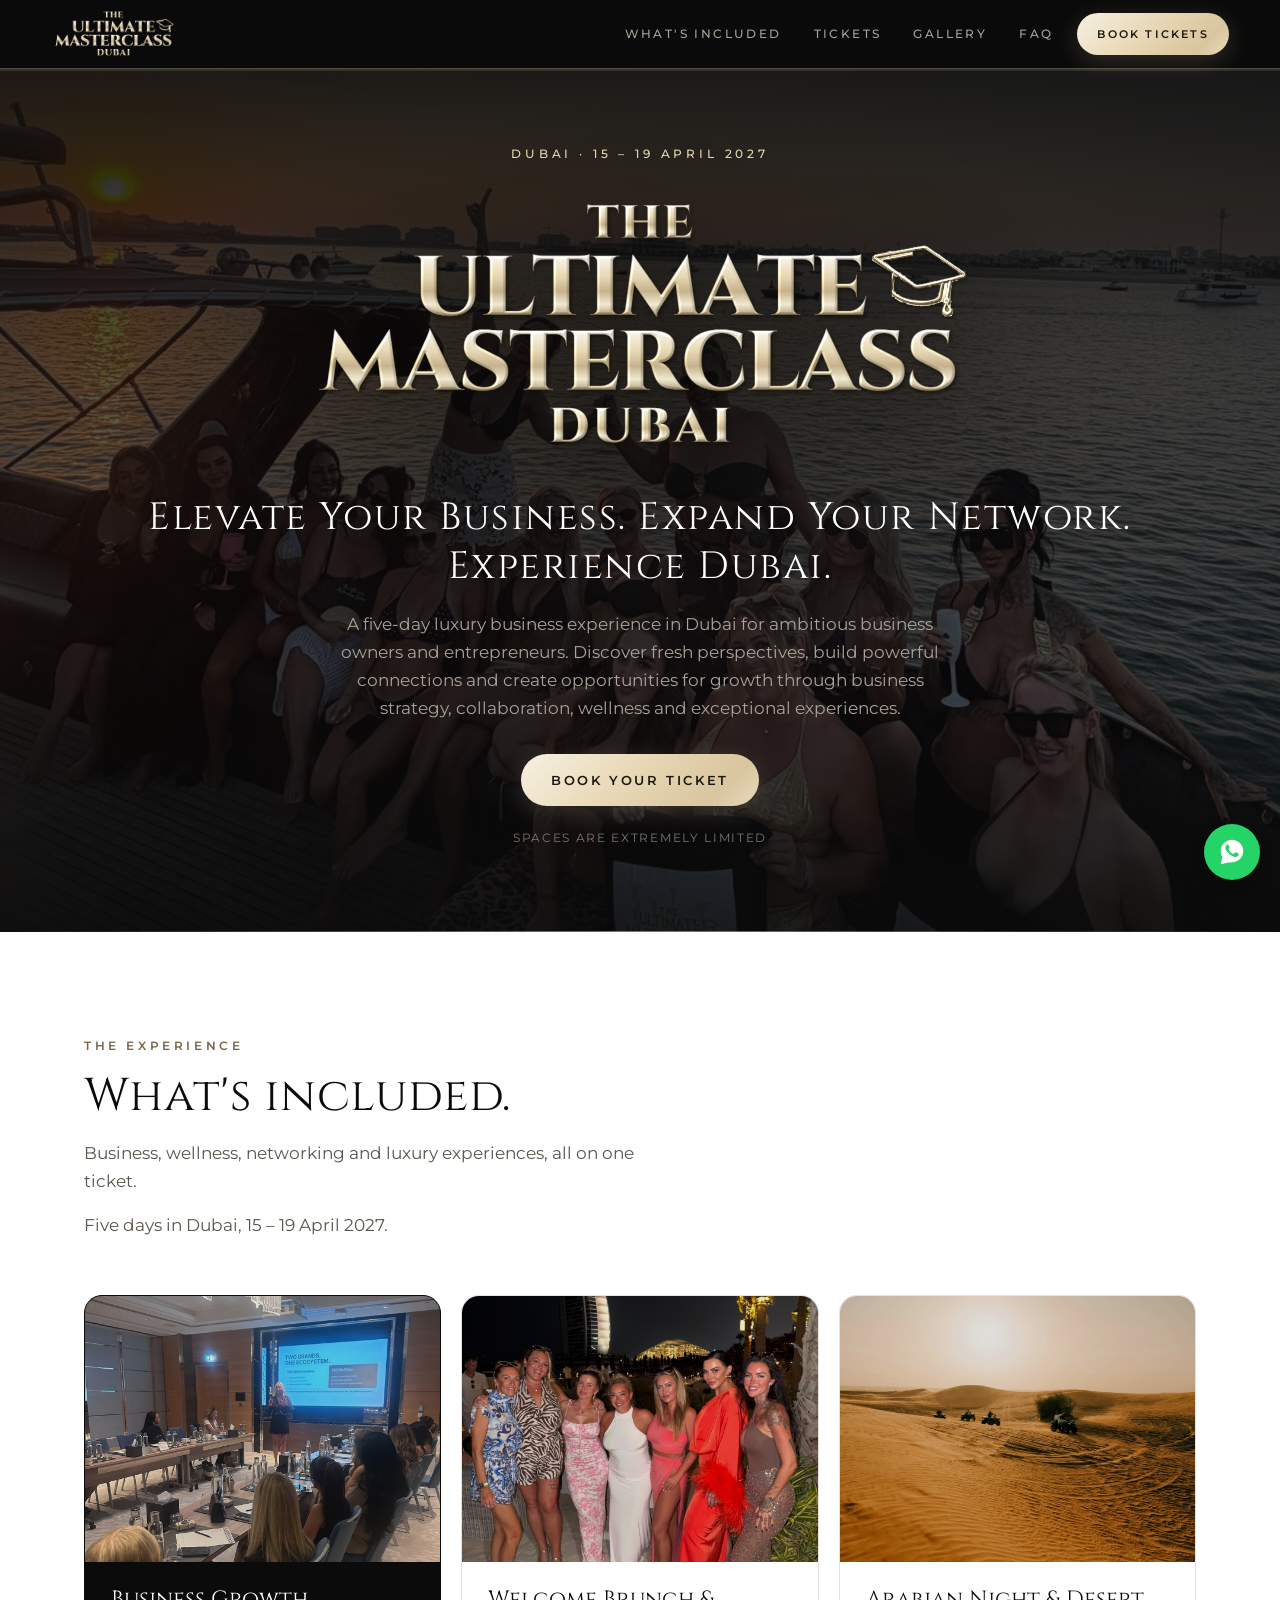
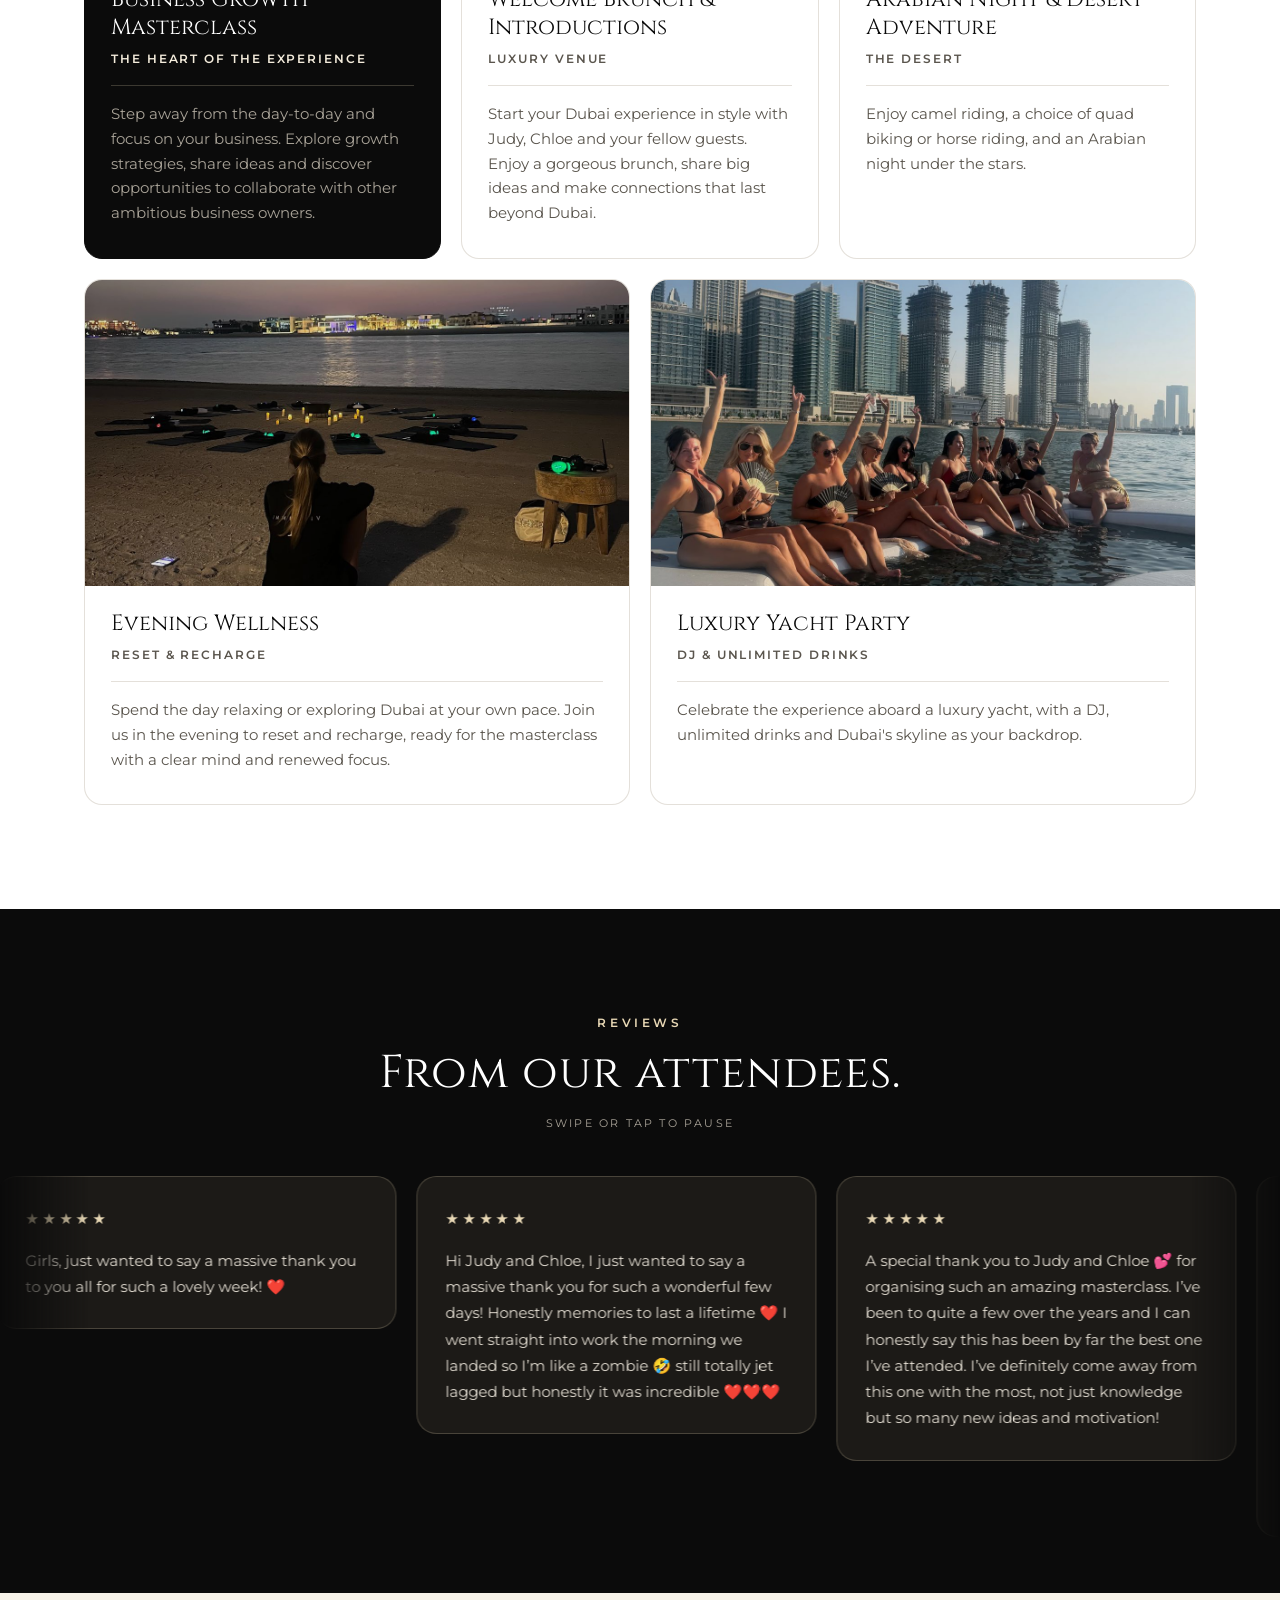
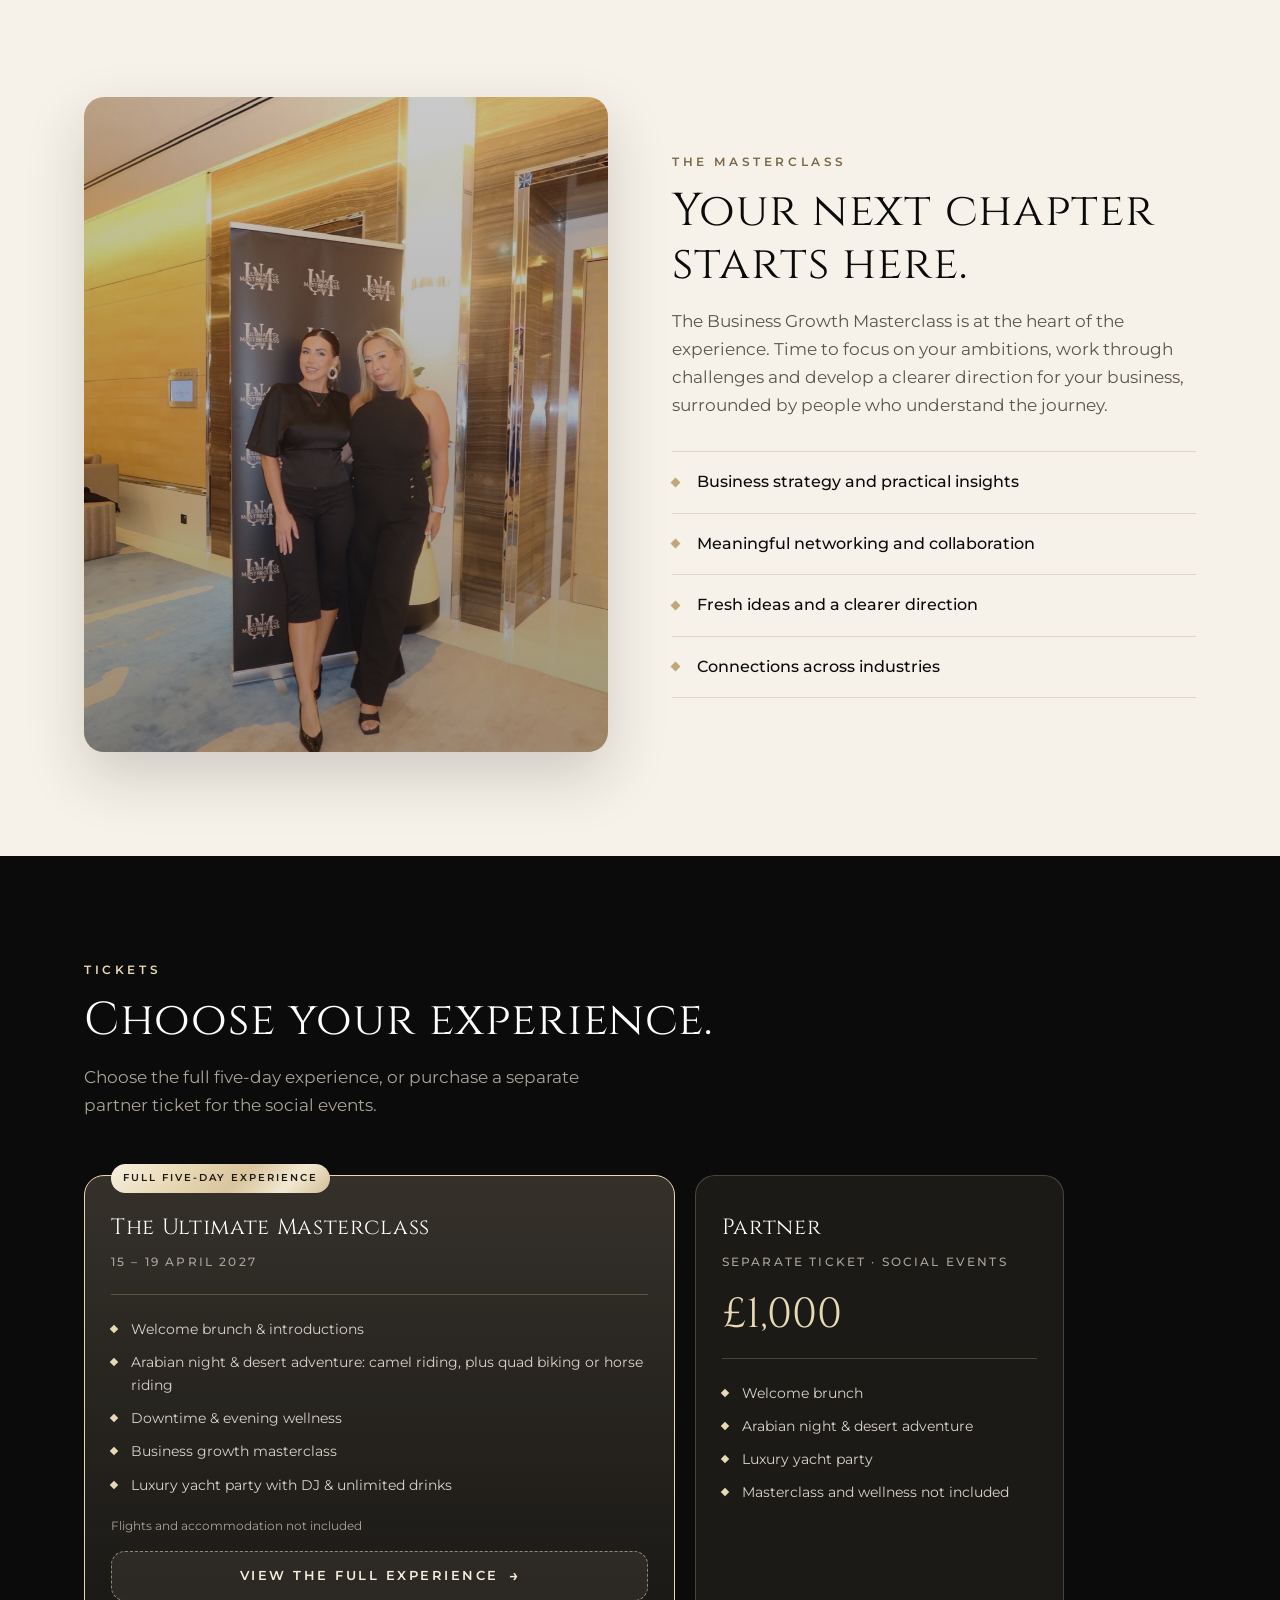
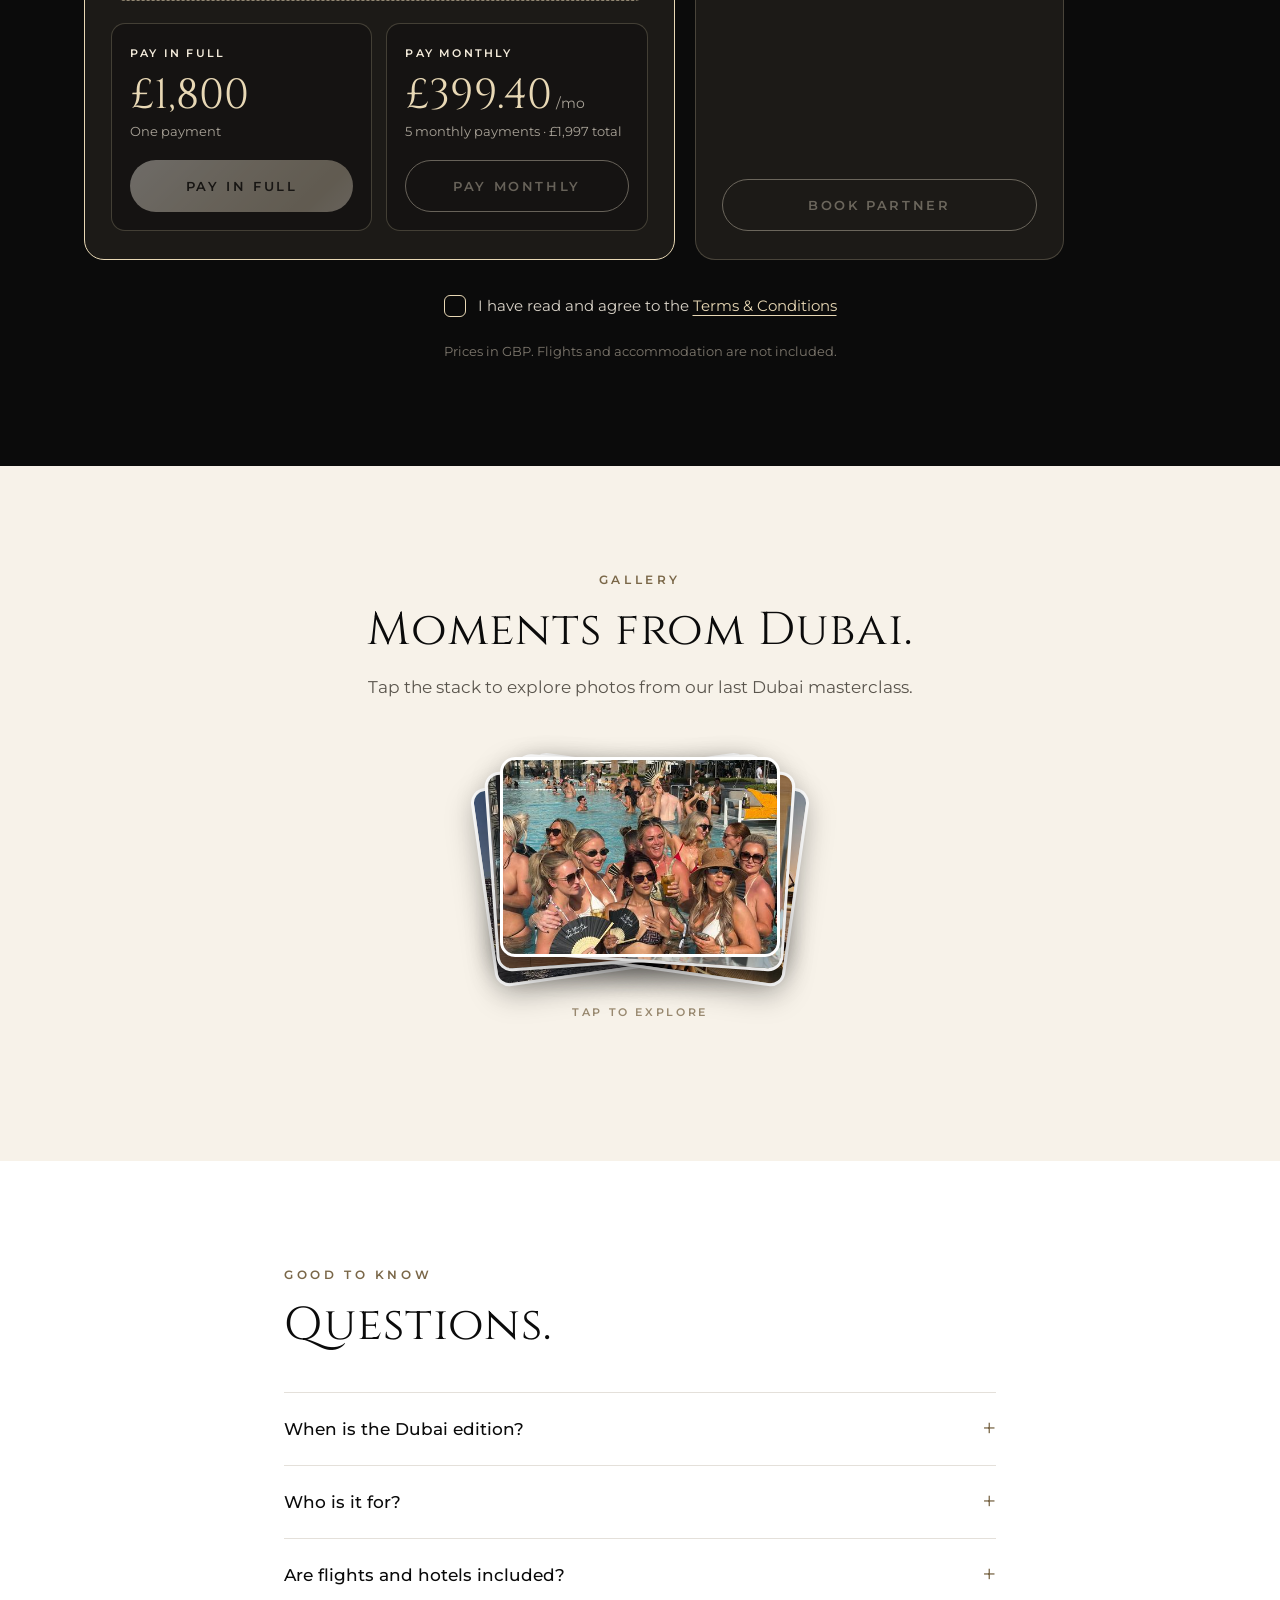
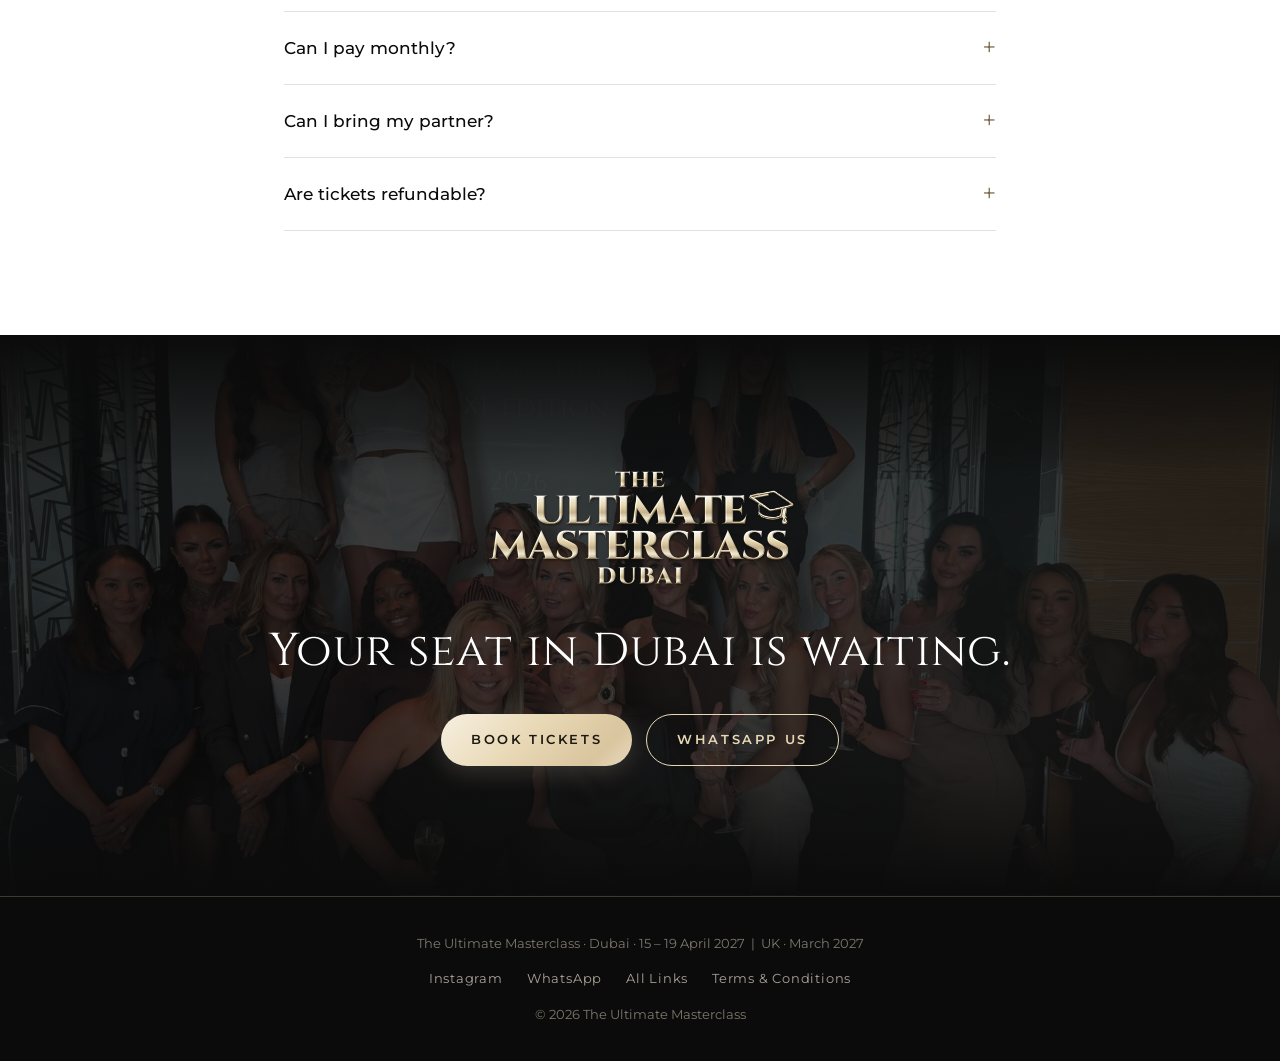
==== index.html @ b4600182 "Footer copyright: The Ultimate Masterclass Co-Authored-By: Claude Opus 5.5 <noreply@anthropic.com> C" ====
<!DOCTYPE html>
<html lang="en">
<head>
<meta charset="UTF-8">
<meta name="viewport" content="width=device-width, initial-scale=1.0, viewport-fit=cover">
<title>The Ultimate Masterclass Dubai | Book Tickets</title>
<meta name="description" content="The Ultimate Masterclass returns to Dubai, 15 – 19 April 2027. A five-day luxury business experience for ambitious business owners and entrepreneurs, with business strategy, networking, wellness and exceptional experiences. Limited spaces.">
<meta name="theme-color" content="#0B0B0B">

<link rel="icon" type="image/png" href="assets/logo/logo-small.png?v=20261118182854">
<link rel="apple-touch-icon" href="assets/logo/logo-small.png?v=20261118182854">

<meta property="og:type" content="website">
<meta property="og:title" content="The Ultimate Masterclass Dubai | 15 – 19 April 2027">
<meta property="og:description" content="A five-day luxury business experience in Dubai for ambitious business owners and entrepreneurs. 15 – 19 April 2027. Limited spaces.">
<meta property="og:image" content="assets/logo/logo-the-full.png">
<meta property="og:site_name" content="The Ultimate Masterclass">
<meta name="twitter:card" content="summary_large_image">

<link rel="preload" as="image" href="assets/logo/logo-text.webp?v=20261118182854" type="image/webp">
<link rel="preload" as="image" href="assets/images/yacht-sunset.jpg?v=20261118182854">
<script>
/* Version check: GitHub Pages caches this page for ~10 min. If the live site has a
   newer version than the one loaded, reload once to pick it up (see tools/bump_version.py). */
(function () {
  var SITE_VERSION = "20261118182854";
  if (location.protocol === 'file:' || !window.fetch) return;
  fetch('version.json?t=' + Date.now(), { cache: 'no-store' })
    .then(function (r) { return r.ok ? r.json() : null; })
    .then(function (d) {
      if (!d || !d.version || d.version === SITE_VERSION) return;
      var key = 'tumc-reloaded-' + d.version;
      try { if (sessionStorage.getItem(key)) return; sessionStorage.setItem(key, '1'); } catch (e) { return; }
      location.reload();
    })
    .catch(function () {});
})();
</script>
<link rel="preconnect" href="https://fonts.googleapis.com">
<link rel="preconnect" href="https://fonts.gstatic.com" crossorigin>
<link rel="stylesheet" href="https://fonts.googleapis.com/css2?family=Cinzel:wght@400;500&family=Montserrat:wght@400;500;600&display=swap">
<link rel="stylesheet" href="styles.css?v=20261118182854">
</head>
<body>

<header class="nav">
  <div class="wrap nav-in">
    <a href="#top" class="nav-mark" aria-label="The Ultimate Masterclass, back to top"><picture><source srcset="assets/logo/logo-text.webp?v=20261118182854" type="image/webp"><img src="assets/logo/logo-text.png?v=20261118182854" alt="" width="2400" height="959"></picture></a>
    <nav class="nav-links" aria-label="Sections">
      <a href="#days">What's Included</a>
      <a href="#tickets">Tickets</a>
      <a href="#gallery">Gallery</a>
      <a href="#faq">FAQ</a>
    </nav>
    <a href="#tickets" class="btn btn-gold btn-sm">Book Tickets</a>
  </div>
</header>

<main id="top">

  <!-- HERO -->
  <section class="hero">
    <div class="hero-bg" aria-hidden="true"></div>
    <div class="wrap hero-in">
      <p class="eyebrow">Dubai · 15 – 19 April 2027</p>
      <picture>
        <source srcset="assets/logo/logo-text.webp?v=20261118182854" type="image/webp">
        <img class="hero-logo" src="assets/logo/logo-text.png?v=20261118182854" alt="The Ultimate Masterclass Dubai" width="2400" height="959">
      </picture>
      <h1>Elevate Your Business. Expand Your Network.<br>Experience Dubai.</h1>
      <p class="lead">A five-day luxury business experience in Dubai for ambitious business owners and entrepreneurs. Discover fresh perspectives, build powerful connections and create opportunities for growth through business strategy, collaboration, wellness and exceptional experiences.</p>
      <div class="cta">
        <a href="#tickets" class="btn btn-gold">Book Your Ticket</a>
      </div>
      <p class="fine">Spaces are extremely limited</p>
    </div>
  </section>

  <!-- WHAT'S INCLUDED -->
  <section class="sec light" id="days">
    <div class="wrap">
      <p class="label">The Experience</p>
      <h2>What's included.</h2>
      <p class="intro">Business, wellness, networking and luxury experiences, all on one ticket.</p>
      <p class="intro">Five days in Dubai, 15 – 19 April 2027.</p>

      <ol class="days">
        <li class="day day-key">
          <img class="day-img" src="assets/images/masterclass-session.jpg?v=20261118182854" alt="A speaker presenting to guests during the Business Growth Masterclass" loading="lazy" width="1200" height="1600" style="object-position:center 40%">
          <h3>Business Growth Masterclass</h3>
          <p class="day-where">The heart of the experience</p>
          <p>Step away from the day-to-day and focus on your business. Explore growth strategies, share ideas and discover opportunities to collaborate with other ambitious business owners.</p>
        </li>
        <li class="day">
          <img class="day-img" src="assets/images/beach-night.jpg?v=20261118182854" alt="Guests together at a beach club in Dubai at night" loading="lazy" width="1200" height="1600">
          <h3>Welcome Brunch &amp; Introductions</h3>
          <p class="day-where">Luxury venue</p>
          <p>Start your Dubai experience in style with Judy, Chloe and your fellow guests. Enjoy a gorgeous brunch, share big ideas and make connections that last beyond Dubai.</p>
        </li>
        <li class="day">
          <img class="day-img" src="assets/images/arabian-night.jpg?v=20261118182854" alt="Quad bikes riding across the golden dunes of the Dubai desert" loading="lazy" width="1400" height="933"><!-- Photo: Mulberry Digital, Unsplash -->
          <h3>Arabian Night &amp; Desert Adventure</h3>
          <p class="day-where">The desert</p>
          <p>Enjoy camel riding, a choice of quad biking or horse riding, and an Arabian night under the stars.</p>
        </li>
        <li class="day">
          <img class="day-img" src="assets/images/evening-wellness.jpg?v=20261118182854" alt="A guest sitting on the beach at dusk beside mats and candles set out for the evening wellness session" loading="lazy" width="1200" height="1600" style="object-position:center 62%">
          <h3>Evening Wellness</h3>
          <p class="day-where">Reset &amp; recharge</p>
          <p>Spend the day relaxing or exploring Dubai at your own pace. Join us in the evening to reset and recharge, ready for the masterclass with a clear mind and renewed focus.</p>
        </li>
        <li class="day">
          <img class="day-img" src="assets/images/yacht-deck.jpg?v=20261118182854" alt="Guests relaxing on the yacht deck with the Dubai skyline behind" loading="lazy" width="1200" height="1600" style="object-position:center 56%">
          <h3>Luxury Yacht Party</h3>
          <p class="day-where">DJ &amp; unlimited drinks</p>
          <p>Celebrate the experience aboard a luxury yacht, with a DJ, unlimited drinks and Dubai's skyline as your backdrop.</p>
        </li>
      </ol>
    </div>
  </section>

  <!-- TESTIMONIALS: add one <figure class="quote"> per review -->
  <section class="sec dark reviews" id="reviews">
    <div class="wrap">
      <p class="label">Reviews</p>
      <h2>From our attendees.</h2>
      <p class="rv-hint">Swipe or tap to pause</p>
    </div>
    <div class="rv-marquee" id="rv">
      <div class="rv-track">
        <figure class="quote">
          <p class="stars" aria-label="5 out of 5 stars">★★★★★</p>
          <blockquote><p>Girls, just wanted to say a massive thank you to you all for such a lovely week! ❤️</p></blockquote>
        </figure>
        <figure class="quote">
          <p class="stars" aria-label="5 out of 5 stars">★★★★★</p>
          <blockquote><p>Hi Judy and Chloe, I just wanted to say a massive thank you for such a wonderful few days! Honestly memories to last a lifetime ❤️ I went straight into work the morning we landed so I’m like a zombie 🤣 still totally jet lagged but honestly it was incredible ❤️❤️❤️</p></blockquote>
        </figure>
        <figure class="quote">
          <p class="stars" aria-label="5 out of 5 stars">★★★★★</p>
          <blockquote><p>A special thank you to Judy and Chloe 💕 for organising such an amazing masterclass. I’ve been to quite a few over the years and I can honestly say this has been by far the best one I’ve attended. I’ve definitely come away from this one with the most, not just knowledge but so many new ideas and motivation!</p></blockquote>
        </figure>
        <figure class="quote">
          <p class="stars" aria-label="5 out of 5 stars">★★★★★</p>
          <blockquote><p>Honestly, it is really special. I’ve made a couple of friends I will be staying in contact with. Truly blessed! Including you.</p><p>Honestly this year has changed so many things for me. I really appreciate little things in life and hold in my heart ❤️ I got on a plane by myself 🙌 went to places I’ve never been by myself 🥹</p><p>So special xx</p></blockquote>
        </figure>
        <figure class="quote">
          <p class="stars" aria-label="5 out of 5 stars">★★★★★</p>
          <blockquote><p>It’s been so lovely meeting you all, honestly such a lovely group of girls and I’m so glad I got to spend the week with you all!</p></blockquote>
        </figure>
        <figure class="quote">
          <p class="stars" aria-label="5 out of 5 stars">★★★★★</p>
          <blockquote><p>I’m still in my little Dubai bubble!! I can’t put into words how being around you all has made me feel! Xx thank you so so much for everything! I am so grateful and looking forward to the next one 😆</p></blockquote>
        </figure>
        <figure class="quote">
          <p class="stars" aria-label="5 out of 5 stars">★★★★★</p>
          <blockquote><p>Thank you so much for an unforgettable week, Judy. You are such a beautiful soul and one of the kindest people I know. It’s an honour to be your friend. Congratulations on a fabulous event, and congratulations on being you babes. Unreal 👏🏼</p></blockquote>
        </figure>
        <figure class="quote">
          <p class="stars" aria-label="5 out of 5 stars">★★★★★</p>
          <blockquote><p>Thanks again for such an amazing experience and hopefully I’ll see you all again soon! ❤️ xx</p></blockquote>
        </figure>
        <figure class="quote">
          <p class="stars" aria-label="5 out of 5 stars">★★★★★</p>
          <blockquote><p>The identity shift I never knew would happen 🥺 what a trip, grateful for every single one of you and the opportunities ❤️</p></blockquote>
        </figure>
      </div>
    </div>
  </section>

  <!-- MASTERCLASS DAY -->
  <section class="sec champ">
    <div class="wrap split">
      <figure class="split-img">
        <img src="assets/images/masterclass-hosts.jpg?v=20261118182854" alt="The hosts at The Ultimate Masterclass in Dubai" loading="lazy" width="1050" height="1400">
      </figure>
      <div>
        <p class="label">The Masterclass</p>
        <h2>Your next chapter starts here.</h2>
        <p class="intro">The Business Growth Masterclass is at the heart of the experience. Time to focus on your ambitions, work through challenges and develop a clearer direction for your business, surrounded by people who understand the journey.</p>
        <ul class="ticks">
          <li>Business strategy and practical insights</li>
          <li>Meaningful networking and collaboration</li>
          <li>Fresh ideas and a clearer direction</li>
          <li>Connections across industries</li>
        </ul>
      </div>
    </div>
  </section>

  <!-- TICKETS -->
  <section class="sec dark" id="tickets">
    <div class="wrap">
      <p class="label">Tickets</p>
      <h2>Choose your experience.</h2>
      <p class="intro">Choose the full five-day experience, or purchase a separate partner ticket for the social events.</p>

      <div class="tix">
        <article class="tk tk-feat" data-href="experience.html?from=tickets">
          <p class="tk-badge">Full Five-Day Experience</p>
          <h3>The Ultimate Masterclass</h3>
          <p class="tk-sub">15 – 19 April 2027</p>
          <ul>
            <li>Welcome brunch &amp; introductions</li>
            <li>Arabian night &amp; desert adventure: camel riding, plus quad biking or horse riding</li>
            <li>Downtime &amp; evening wellness</li>
            <li>Business growth masterclass</li>
            <li>Luxury yacht party with DJ &amp; unlimited drinks</li>
          </ul>
          <p class="tk-excl">Flights and accommodation not included</p>
          <a class="tk-more" href="experience.html?from=tickets">View the full experience <span aria-hidden="true">→</span></a>
          <div class="pay">
            <div class="pay-opt">
              <p class="pay-h">Pay in full</p>
              <p class="tk-price">£1,800</p>
              <p class="pay-sub">One payment</p>
              <a class="btn btn-gold" href="#" data-href="https://stan.store/EducationalEvents/p/vip-ticket-dubai" data-pay>Pay in Full</a>
            </div>
            <div class="pay-opt">
              <p class="pay-h">Pay monthly</p>
              <p class="tk-price">£399.40<span class="per">/mo</span></p>
              <p class="pay-sub">5 monthly payments · £1,997 total</p>
              <a class="btn btn-line" href="#" data-href="https://stan.store/EducationalEvents/p/vip-ticket-dubai" data-pay>Pay Monthly</a>
            </div>
          </div>
        </article>

        <article class="tk">
          <h3>Partner</h3>
          <p class="tk-sub">Separate ticket · Social events</p>
          <p class="tk-price">£1,000</p>
          <ul>
            <li>Welcome brunch</li>
            <li>Arabian night &amp; desert adventure</li>
            <li>Luxury yacht party</li>
            <li>Masterclass and wellness not included</li>
          </ul>
          <a class="btn btn-line" href="#" data-href="https://stan.store/EducationalEvents/p/partners-package-day-1-4-ticket-dubai-" data-pay>Book Partner</a>
        </article>
      </div>

      <label class="agree" id="agree">
        <input type="checkbox" id="agreeTerms">
        <span class="agree-box" aria-hidden="true"></span>
        <span class="agree-text">I have read and agree to the <a href="terms.html?from=tickets">Terms &amp; Conditions</a></span>
      </label>
      <p class="agree-hint" id="agreeHint" aria-live="polite">Please accept the Terms &amp; Conditions to continue to payment.</p>
      <p class="note">Prices in GBP. Flights and accommodation are not included.</p>
    </div>
  </section>

  <!-- GALLERY (gallery.js) -->
  <section class="sec champ gallery" id="gallery">
    <div class="wrap">
      <p class="label">Gallery</p>
      <h2>Moments from Dubai.</h2>
      <p class="intro">Tap the stack to explore photos from our last Dubai masterclass.</p>
      <div class="gallery-container">
        <div class="photo-stack" id="photoStack" role="button" tabindex="0" aria-label="Open the photo gallery">
          <div class="stack-card"></div>
          <div class="stack-card"></div>
          <div class="stack-card"></div>
          <div class="stack-card"></div>
          <div class="stack-card"></div>
          <div class="stack-label"><span class="stack-hint">Tap to explore</span></div>
        </div>
        <div class="gallery-expanded" id="galleryExpanded">
          <button class="collapse-btn" id="galleryCollapse" type="button"><span aria-hidden="true">✕</span> Back to Stack</button>
          <div class="gallery-grid" id="galleryGrid"></div>
        </div>
      </div>
    </div>
  </section>

  <!-- FAQ -->
  <section class="sec light" id="faq">
    <div class="wrap narrow">
      <p class="label">Good to Know</p>
      <h2>Questions.</h2>
      <div class="faq">
        <details>
          <summary>When is the Dubai edition?</summary>
          <p>15th – 19th April 2027, in Dubai.</p>
        </details>
        <details>
          <summary>Who is it for?</summary>
          <p>Ambitious business owners and entrepreneurs across all industries, including hair, beauty, aesthetics and SPMU. If you want fresh ideas, a clearer direction and connections with people who understand the journey, it's for you.</p>
        </details>
        <details>
          <summary>Are flights and hotels included?</summary>
          <p>No. Guests arrange their own travel and accommodation.</p>
        </details>
        <details>
          <summary>Can I pay monthly?</summary>
          <p>Yes. Pay £1,800 in full, or 5 monthly payments of £399.40 (£1,997 in total).</p>
        </details>
        <details>
          <summary>Can I bring my partner?</summary>
          <p>Yes. Partners need their own Partner ticket (£1,000), purchased separately. It covers the welcome brunch, the Arabian night &amp; desert adventure and the yacht party. Partners don't attend the masterclass or wellness sessions.</p>
        </details>
        <details>
          <summary>Are tickets refundable?</summary>
          <p>Bookings are non-refundable. Message us on WhatsApp if your plans change and we'll do what we can.</p>
        </details>
      </div>
    </div>
  </section>

  <!-- CLOSE -->
  <section class="close">
    <div class="close-bg" aria-hidden="true"></div>
    <div class="wrap close-in">
      <picture><source srcset="assets/logo/logo-text.webp?v=20261118182854" type="image/webp"><img src="assets/logo/logo-text.png?v=20261118182854" alt="" class="close-mark" width="2400" height="959"></picture>
      <h2>Your seat in Dubai is waiting.</h2>
      <div class="cta">
        <a href="#tickets" class="btn btn-gold">Book Tickets</a>
        <a href="https://wa.me/447821859250" class="btn btn-line" target="_blank" rel="noopener">WhatsApp Us</a>
      </div>
    </div>
  </section>

</main>

<footer class="foot">
  <div class="wrap foot-in">
    <p>The Ultimate Masterclass · Dubai · 15 – 19 April 2027 &nbsp;|&nbsp; UK · March 2027</p>
    <p class="foot-links">
      <a href="https://www.instagram.com/the_ultimatemasterclass/" target="_blank" rel="noopener">Instagram</a>
      <a href="https://wa.me/447821859250" target="_blank" rel="noopener">WhatsApp</a>
      <a href="https://linktr.ee/theultimatemasterclass" target="_blank" rel="noopener">All Links</a>
      <a href="terms.html?from=home">Terms &amp; Conditions</a>
    </p>
    <p class="foot-c">© 2026 The Ultimate Masterclass</p>
  </div>
</footer>

<div class="lightbox-overlay" id="lightboxOverlay" aria-modal="true" role="dialog" aria-label="Photo viewer">
  <button class="lightbox-close" type="button" aria-label="Close">&times;</button>
  <button class="lightbox-btn lightbox-prev" type="button" aria-label="Previous photo">&#10094;</button>
  <div class="lightbox-swipe-container" id="lightboxSwipeContainer"></div>
  <button class="lightbox-btn lightbox-next" type="button" aria-label="Next photo">&#10095;</button>
  <div class="lightbox-counter" id="lightboxCounter"></div>
</div>

<dialog class="modal" id="pay-off" aria-labelledby="pay-off-h">
  <form method="dialog" class="modal-x-f"><button class="modal-x" aria-label="Close">&times;</button></form>
  <p class="label">Bookings</p>
  <h2 id="pay-off-h">Online payments are temporarily unavailable.</h2>
  <p>We're currently updating our payment system. Online booking will reopen shortly. To reserve your place in the meantime, please message us on WhatsApp and our team will be happy to help.</p>
  <div class="cta">
    <a class="btn btn-gold" href="https://wa.me/447821859250?text=Hi!%20I'd%20like%20to%20reserve%20a%20place%20at%20The%20Ultimate%20Masterclass%20Dubai." target="_blank" rel="noopener">WhatsApp Us</a>
    <form method="dialog"><button class="btn btn-line">Close</button></form>
  </div>
</dialog>

<script src="scrollbar.js?v=20261118182854" defer></script>
<script src="reviews.js?v=20261118182854" defer></script>
<script src="whatsapp.js?v=20261118182854" defer></script>
<script src="gallery.js?v=20261118182854" defer></script>
<script>
/* Whole full-experience card opens the details page (buttons, links and the checkbox keep their own behaviour). */
(function(){
  var card=document.querySelector('.tk-feat[data-href]');
  if(!card)return;
  card.addEventListener('click',function(e){
    if(e.target.closest('a,button,label,input,.pay-opt'))return;
    location.href=card.getAttribute('data-href');
  });
})();
</script>
<script src="payments.js?v=20261118182854" defer></script>
</body>
</html>
---- styles.css ----
/* The Ultimate Masterclass — Dubai landing. Palette & type: see brand_board.txt */
:root{
  --gold:#E8D8B5;           /* champagne */
  --gold-light:#F4ECDC;
  --gold-deep:#7A6748;      /* champagne text on white */
  --champagne:#F7F2E9;
  --white:#FFFFFF;
  --charcoal:#1C1A17;
  --black:#0B0B0B;
  --muted-dark:#A9A398;   /* secondary text on black */
  --muted-light:#5A554D;  /* secondary text on white */
  --line-dark:rgba(232,216,181,.22);
  --line-light:rgba(122,103,72,.2);
  --metal:linear-gradient(135deg,#F7F0E1 0%,#E8D8B5 32%,#D9C59E 58%,#F2E8D2 80%,#D2BE96 100%);
  --serif:"Cinzel","Trajan Pro",Georgia,serif;
  --sans:"Montserrat",Arial,sans-serif;
  color-scheme:light;
}
*{box-sizing:border-box;margin:0;padding:0}
html{scroll-behavior:smooth;scroll-padding-top:72px;-webkit-text-size-adjust:100%}
body{background:var(--black);color:var(--white);font-family:var(--sans);font-size:16px;line-height:1.65;-webkit-font-smoothing:antialiased}
img{max-width:100%;height:auto;display:block}
a{color:inherit}
:focus-visible{outline:2px solid var(--gold);outline-offset:3px}

.wrap{width:100%;max-width:1160px;margin:0 auto;padding:0 24px}
.narrow{max-width:760px}

/* ---------- Scroll progress (same pattern as Rejuvenate) ----------
   Main page: native scrollbar hidden, a gold progress line under the navbar
   shows position instead (see scrollbar.js). */
html{scrollbar-width:none;overscroll-behavior:none}
html::-webkit-scrollbar{width:0;height:0}
/* Experience and terms pages (html.show-sb): slim champagne scrollbar, no track */
html.show-sb{scrollbar-width:thin;scrollbar-color:var(--gold) transparent}
html.show-sb::-webkit-scrollbar{width:8px;height:8px;background:transparent}
html.show-sb::-webkit-scrollbar-track{background:transparent}
html.show-sb::-webkit-scrollbar-thumb{background:var(--gold);border-radius:999px;border:2px solid transparent;background-clip:padding-box}
html.show-sb::-webkit-scrollbar-thumb:hover{background:#f1e6cd;background-clip:padding-box}
html.show-sb::-webkit-scrollbar-corner{background:transparent}
/* Touch-screen version of that scrollbar (drawn by scrollbar.js) */
.touch-sb{position:fixed;top:0;right:0;bottom:0;width:22px;z-index:20;pointer-events:none}
.touch-sb i{position:absolute;top:0;right:3px;width:5px;border-radius:999px;background:var(--gold);opacity:.9;pointer-events:auto;touch-action:none;box-shadow:0 0 0 1px rgba(11,11,11,.25);transition:width .2s,opacity .2s}
.touch-sb i::before{content:"";position:absolute;top:-6px;bottom:-6px;right:-3px;width:24px}
.touch-sb.is-dragging i{width:8px;opacity:1}
.scroll-progress{position:absolute;top:100%;left:0;right:0;height:3px;background:rgba(232,216,181,.12);overflow:hidden;pointer-events:none}
.scroll-progress i{display:block;height:100%;width:100%;background:linear-gradient(90deg,#CDB88F,#E8D8B5 40%,#F7F0E1 75%,#E0CDA6);transform:scaleX(0);transform-origin:left center;will-change:transform}

/* ---------- Buttons ---------- */
.btn{display:inline-flex;align-items:center;justify-content:center;min-height:52px;padding:0 30px;border-radius:999px;font:600 13px/1 var(--sans);letter-spacing:.2em;text-transform:uppercase;text-decoration:none;transition:transform .2s,box-shadow .2s,background-color .2s,color .2s;white-space:nowrap}
.btn-gold{background:var(--metal);background-size:140% 140%;color:#1c1912;box-shadow:0 6px 24px rgba(232,216,181,.18)}
.btn-gold:hover{transform:translateY(-1px);box-shadow:0 10px 30px rgba(232,216,181,.32);background-position:100% 0}
.btn-line{border:1.5px solid var(--gold);color:var(--gold)}
.btn-line:hover{background:var(--gold);color:var(--black)}
.btn-sm{min-height:42px;padding:0 20px;font-size:11px}

/* ---------- Nav ---------- */
.nav{position:sticky;top:0;z-index:10;background:rgba(11,11,11,.86);backdrop-filter:blur(12px);-webkit-backdrop-filter:blur(12px);border-bottom:1px solid var(--line-dark)}
.nav-in{display:flex;align-items:center;gap:24px;height:68px;max-width:none;padding:0 clamp(24px,4vw,56px)}
.nav-mark img{height:50px;width:auto}
.nav-links{display:flex;gap:32px;margin-left:auto}
.nav-links a{font-size:12px;font-weight:500;letter-spacing:.2em;text-transform:uppercase;text-decoration:none;color:var(--muted-dark);transition:color .2s}
.nav-links a:hover{color:var(--gold-light)}

/* ---------- Hero ---------- */
.hero{position:relative;overflow:hidden;text-align:center;padding:72px 0 96px;
  background:radial-gradient(ellipse 70% 55% at 50% 38%,rgba(232,216,181,.13),transparent 70%),var(--black)}
.hero::after{content:"";position:absolute;left:0;right:0;bottom:0;height:1px;background:linear-gradient(90deg,transparent,var(--gold),transparent);opacity:.5}
.hero-in{position:relative;z-index:1;display:flex;flex-direction:column;align-items:center}
/* photo backdrop: dimmed hard so the crest and type stay the focus */
.hero-bg,.close-bg{position:absolute;inset:0;background-size:cover;background-repeat:no-repeat;pointer-events:none}
.hero-bg{background-image:
  radial-gradient(ellipse 60% 55% at 50% 42%,rgba(11,11,11,.55),rgba(11,11,11,.2) 70%),
  linear-gradient(180deg,rgba(11,11,11,.9) 0%,rgba(11,11,11,.6) 35%,rgba(11,11,11,.5) 70%,rgba(11,11,11,.85) 100%),
  url("assets/images/yacht-sunset.jpg");background-position:center 78%;
  animation:drift 30s ease-in-out infinite alternate}
@keyframes drift{from{transform:scale(1.04)}to{transform:scale(1.12)}}
.eyebrow{font-size:12px;font-weight:500;letter-spacing:.32em;text-transform:uppercase;color:var(--gold)}
.hero-in picture{display:contents}
.hero-logo{width:min(680px,100%);margin:36px 0 40px;filter:drop-shadow(0 18px 40px rgba(0,0,0,.6))}
.hero h1{font-family:var(--serif);font-weight:400;font-size:clamp(24px,3.4vw,38px);line-height:1.3;letter-spacing:.04em;color:var(--white)}
.lead{max-width:560px;margin-top:20px;font-size:17px;color:var(--muted-dark)}
.cta{display:flex;flex-wrap:wrap;justify-content:center;gap:14px;margin-top:36px}
.fine{margin-top:22px;font-size:12px;letter-spacing:.14em;text-transform:uppercase;color:#7d776d}

/* ---------- Sections ---------- */
.sec{padding:104px 0}
.light{background:var(--white);color:var(--black)}
.champ{background:var(--champagne);color:var(--black)}
.dark{background:var(--black)}
.label{font-size:12px;font-weight:600;letter-spacing:.3em;text-transform:uppercase;color:var(--gold-deep)}
.dark .label{color:var(--gold)}
h2{font-family:var(--serif);font-weight:400;font-size:clamp(30px,4.2vw,46px);line-height:1.15;letter-spacing:.02em;margin-top:14px}
.intro{max-width:560px;margin-top:16px;font-size:17px;color:var(--muted-light)}
.dark .intro{color:var(--muted-dark)}

/* Days */
.days{list-style:none;display:grid;grid-template-columns:repeat(6,1fr);gap:20px;margin-top:56px}
.day{grid-column:span 2}
.day:nth-child(n+4){grid-column:span 3}
.day:nth-child(n+4) .day-img{aspect-ratio:16/9}
.day{overflow:hidden;border:1px solid var(--line-light);border-radius:18px;padding:0 26px 32px;background:var(--white);transition:border-color .2s,transform .2s}
.day:hover{border-color:var(--gold);transform:translateY(-2px)}
.day-img{display:block;width:calc(100% + 52px);max-width:none;margin:0 -26px 24px;aspect-ratio:4/3;object-fit:cover;filter:brightness(.9);transition:transform .5s}
.day:hover .day-img{transform:scale(1.04)}
.day h3{font-family:var(--serif);font-weight:400;font-size:22px;line-height:1.25}
.day-where{font-size:12px;font-weight:600;letter-spacing:.16em;text-transform:uppercase;color:var(--muted-light);margin-top:8px;padding-bottom:16px;border-bottom:1px solid var(--line-light)}
.day p:last-child{margin-top:16px;font-size:15px;color:var(--muted-light)}
.day-key{background:var(--black);color:var(--white);border-color:var(--black)}
.day-key .day-where{color:var(--gold-light);border-color:var(--line-dark)}
.day-key p:last-child{color:var(--muted-dark)}

/* Gallery: photo stack -> grid -> lightbox (ported from JANA Travel, see gallery.js) */
.gallery{text-align:center}
.gallery .intro{margin-left:auto;margin-right:auto}
.gallery-container{position:relative;min-height:300px;margin-top:56px}
.photo-stack{position:relative;width:280px;height:200px;margin:0 auto 100px;cursor:pointer;perspective:1000px;transition:all .6s cubic-bezier(.34,1.56,.64,1);-webkit-tap-highlight-color:transparent}
.photo-stack.hidden{opacity:0;transform:scale(.8);pointer-events:none;position:absolute;left:0;right:0;visibility:hidden}
.stack-card{position:absolute;inset:0;background-size:cover;background-position:center;border-radius:15px;box-shadow:0 10px 30px rgba(0,0,0,.22);transition:all .5s cubic-bezier(.34,1.56,.64,1);border:3px solid var(--white);background-color:var(--charcoal)}
.stack-card:nth-child(1){transform:rotate(-8deg) translateX(-20px) translateY(10px);z-index:1}
.stack-card:nth-child(2){transform:rotate(-4deg) translateX(-10px) translateY(5px);z-index:2}
.stack-card:nth-child(3){transform:rotate(0deg);z-index:3}
.stack-card:nth-child(4){transform:rotate(4deg) translateX(10px) translateY(5px);z-index:2}
.stack-card:nth-child(5){transform:rotate(8deg) translateX(20px) translateY(10px);z-index:1}
.photo-stack:hover .stack-card:nth-child(1),.photo-stack.touch-active .stack-card:nth-child(1){transform:rotate(-15deg) translateX(-60px) translateY(20px)}
.photo-stack:hover .stack-card:nth-child(2),.photo-stack.touch-active .stack-card:nth-child(2){transform:rotate(-8deg) translateX(-30px) translateY(10px)}
.photo-stack:hover .stack-card:nth-child(3),.photo-stack.touch-active .stack-card:nth-child(3){transform:rotate(0deg) translateY(-10px) scale(1.05)}
.photo-stack:hover .stack-card:nth-child(4),.photo-stack.touch-active .stack-card:nth-child(4){transform:rotate(8deg) translateX(30px) translateY(10px)}
.photo-stack:hover .stack-card:nth-child(5),.photo-stack.touch-active .stack-card:nth-child(5){transform:rotate(15deg) translateX(60px) translateY(20px)}
.stack-label{position:absolute;bottom:-64px;left:50%;transform:translateX(-50%);width:100%;text-align:center}
.stack-hint{display:block;font-size:11px;font-weight:600;letter-spacing:.24em;text-transform:uppercase;color:var(--gold-deep);opacity:.75;transition:opacity .3s}
.photo-stack:hover .stack-hint,.photo-stack.touch-active .stack-hint{opacity:1}
.gallery-expanded{opacity:0;transform:translateY(40px) scale(.95);pointer-events:none;max-height:0;overflow:hidden;transition:all .6s cubic-bezier(.34,1.56,.64,1)}
.gallery-expanded.active{opacity:1;transform:none;pointer-events:auto;max-height:3000px}
.collapse-btn{display:flex;align-items:center;gap:.5rem;margin:4px auto 24px;padding:0 24px;min-height:44px;background:var(--metal);color:#1c1912;border:0;border-radius:999px;font:600 12px/1 var(--sans);letter-spacing:.18em;text-transform:uppercase;cursor:pointer;box-shadow:0 6px 20px rgba(28,26,23,.15);transition:box-shadow .3s,transform .3s}
.collapse-btn:hover{box-shadow:0 10px 25px rgba(122,103,72,.35);transform:translateY(-1px)}
.gallery-grid{display:grid;grid-template-columns:repeat(auto-fill,minmax(220px,1fr));gap:18px;padding:10px 4px 20px}
.gallery-item{position:relative;border-radius:15px;overflow:hidden;cursor:pointer;touch-action:manipulation;-webkit-tap-highlight-color:transparent;aspect-ratio:4/5;opacity:0;transform:scale(.3) rotate(var(--rotation,0deg));box-shadow:0 10px 30px rgba(0,0,0,.1);transition:all .5s cubic-bezier(.34,1.56,.64,1);background:var(--white)}
.gallery-item.visible{opacity:1;transform:scale(1) rotate(0deg)}
.gallery-item.collapsing{opacity:0;transform:scale(.3) rotate(var(--rotation,0deg))}
.gallery-item img{width:100%;height:100%;object-fit:cover;transition:transform .5s ease}
.gallery-overlay{position:absolute;inset:0;background:rgba(232,216,181,.22);opacity:0;transition:opacity .3s;pointer-events:none}
@media (hover:hover) and (pointer:fine){
  .gallery-item:hover{transform:scale(1.05);box-shadow:0 20px 40px rgba(122,103,72,.3)}
  .gallery-item:hover img{transform:scale(1.1)}
  .gallery-item:hover .gallery-overlay{opacity:1}
}
.gallery-item.is-touch-hover{transform:scale(1.05);box-shadow:0 20px 40px rgba(122,103,72,.3)}
.gallery-item.is-touch-hover img{transform:scale(1.1)}
.gallery-item.is-touch-hover .gallery-overlay{opacity:1}
@media (max-width:768px){
  .photo-stack{width:220px;height:160px}
  .gallery-grid{grid-template-columns:repeat(2,1fr);gap:12px}
  .gallery-item{aspect-ratio:1}
}

/* Lightbox */
.lightbox-overlay{display:none;position:fixed;inset:0;background:rgba(11,11,11,.88);backdrop-filter:blur(6px);-webkit-backdrop-filter:blur(6px);z-index:10000;justify-content:center;align-items:center}
.lightbox-overlay.active{display:flex}
.lightbox-swipe-container{position:relative;width:min(92vw,1100px);height:min(78dvh,calc(100dvh - 9rem));margin:0 auto;overflow:hidden;flex-shrink:0;touch-action:manipulation;transform:translateZ(0)}
.lightbox-swipe-container .swiper-wrapper{height:100%;align-items:center}
.lightbox-swipe-container .swiper-slide{position:relative;width:100%;height:100%;display:flex;align-items:center;justify-content:center}
.lightbox-overlay img{display:block;width:auto;height:auto;max-width:100%;max-height:min(78dvh,calc(100dvh - 9rem));margin:auto;object-fit:contain;border-radius:10px;user-select:none;-webkit-user-drag:none;pointer-events:none}
.lightbox-close{position:absolute;top:16px;right:26px;background:none;color:#fff;border:0;font-size:3rem;line-height:1;cursor:pointer;transition:all .3s;z-index:10}
.lightbox-close:hover{color:var(--gold);transform:rotate(90deg)}
.lightbox-btn,.lightbox-counter{border:1px solid rgba(255,255,255,.42);background:rgba(255,255,255,.12);backdrop-filter:blur(14px) saturate(1.2);-webkit-backdrop-filter:blur(14px) saturate(1.2);box-shadow:0 4px 14px rgba(0,0,0,.12),inset 0 1px 0 rgba(255,255,255,.28);color:#fff}
.lightbox-btn{position:absolute;top:50%;transform:translateY(-50%);width:60px;height:60px;border-radius:50%;font-size:1.4rem;line-height:1;cursor:pointer;z-index:10;transition:background .22s,border-color .22s,box-shadow .22s,transform .22s,color .22s}
.lightbox-btn:hover{background:var(--gold);border-color:var(--gold);color:#1c1912;transform:translateY(-50%) scale(1.05)}
.lightbox-prev{left:30px}
.lightbox-next{right:30px}
.lightbox-counter{position:absolute;bottom:26px;left:50%;transform:translateX(-50%);font-size:14px;font-weight:600;letter-spacing:.08em;padding:8px 20px;border-radius:999px;z-index:12;pointer-events:none}
@media (max-width:780px){
  .lightbox-btn{display:none}
  .lightbox-overlay.active{padding:3.25rem 1rem 4.5rem}
  .lightbox-swipe-container{width:calc(100vw - 2rem);height:min(72dvh,calc(100dvh - 8rem))}
  .lightbox-overlay img{max-width:calc(100vw - 2rem);max-height:min(72dvh,calc(100dvh - 8rem))}
}

/* Masterclass split */
.split{display:grid;grid-template-columns:1fr 1fr;gap:64px;align-items:center}
.split-img{position:relative;border-radius:20px;overflow:hidden;box-shadow:0 24px 60px rgba(28,26,23,.18)}
.split-img::after{content:"";position:absolute;inset:0;background:linear-gradient(180deg,rgba(11,11,11,.22),rgba(11,11,11,.4));pointer-events:none}
.split-img img{width:100%;aspect-ratio:4/5;object-fit:cover;object-position:center 35%}
.split .ticks{margin-top:32px}
.ticks{list-style:none;display:grid;gap:0}
.ticks li{display:flex;align-items:center;gap:18px;padding:17px 0;border-bottom:1px solid var(--line-light);font-size:16px;font-weight:500}
.ticks li:first-child{border-top:1px solid var(--line-light)}
.ticks li::before,.tk li::before{content:"";flex:none;width:7px;height:7px;transform:rotate(45deg);background:var(--gold)}
.ticks li::before{background:#BFA77A}

/* Tickets */
.tix{display:grid;grid-template-columns:1.6fr 1fr;gap:20px;margin-top:56px;align-items:stretch;max-width:980px}
.tk-feat ul{margin-top:22px}
.pay{display:grid;grid-template-columns:1fr 1fr;gap:14px}
.pay-opt{display:flex;flex-direction:column;border:1px solid var(--line-dark);border-radius:14px;padding:20px 18px 18px;background:rgba(11,11,11,.35)}
.pay-h{font-size:11px;font-weight:600;letter-spacing:.2em;text-transform:uppercase;color:var(--gold-light)}
.pay .tk-price{margin:12px 0 4px}
.tk-price .per{font-family:var(--sans);font-size:14px;letter-spacing:.04em;color:var(--muted-dark);margin-left:4px}
.pay-sub{font-size:13px;color:var(--muted-dark);margin-bottom:18px}
.pay-opt .btn{margin-top:auto}
.tk{position:relative;display:flex;flex-direction:column;background:var(--charcoal);border:1px solid var(--line-dark);border-radius:20px;padding:34px 26px 28px}
.tk h3{font-family:var(--serif);font-weight:400;font-size:22px;letter-spacing:.03em}
.tk-sub{font-size:12px;font-weight:500;letter-spacing:.18em;text-transform:uppercase;color:var(--muted-dark);margin-top:6px}
.tk-price{font-family:var(--serif);font-size:42px;line-height:1;color:var(--gold);margin:22px 0 22px}
.tk ul{list-style:none;flex:1;border-top:1px solid var(--line-dark);padding-top:18px;margin-bottom:26px}
.tk li{display:flex;align-items:baseline;gap:14px;font-size:14px;color:#d9d3c8;padding:5px 0}
.tk li::before{transform:translateY(-2px) rotate(45deg);width:6px;height:6px}
.tk .btn{width:100%}
.tk-feat{border:1px solid var(--gold);background:linear-gradient(180deg,rgba(232,216,181,.12),rgba(232,216,181,0) 60%),var(--charcoal)}
.tk-badge{position:absolute;top:-12px;left:26px;background:var(--metal);color:#1c1912;font-size:10px;font-weight:600;letter-spacing:.2em;text-transform:uppercase;padding:6px 12px;border-radius:999px}

.tk-excl{margin:-12px 0 22px;font-size:12px;color:var(--muted-dark)}

/* Testimonials: slow marquee (see reviews.js) */
.reviews .label,.reviews h2{text-align:center}
.sec.reviews{padding-bottom:56px}
.rv-hint{margin-top:14px;text-align:center;font-size:11px;letter-spacing:.2em;text-transform:uppercase;color:var(--muted-dark);transition:color .3s}
.reviews.is-paused .rv-hint{color:var(--gold)}
.rv-marquee{margin-top:44px;overflow:hidden;cursor:grab;touch-action:pan-y;user-select:none;-webkit-user-select:none;-webkit-tap-highlight-color:transparent;
  -webkit-mask-image:linear-gradient(90deg,transparent,#000 7%,#000 93%,transparent);mask-image:linear-gradient(90deg,transparent,#000 7%,#000 93%,transparent)}
.rv-track{display:flex;align-items:flex-start;width:max-content;will-change:transform}
.quote{flex:0 0 auto;width:min(400px,80vw);margin:0 20px 0 0;border:1px solid var(--line-dark);border-radius:20px;padding:30px 28px 28px;background:var(--charcoal);transition:border-color .3s}
.rv-marquee.is-dragging{cursor:grabbing}
.reviews.is-paused .quote{border-color:rgba(232,216,181,.4)}
.stars{color:var(--gold);font-size:15px;letter-spacing:.25em}
.quote blockquote{margin-top:16px;font-size:15px;line-height:1.75;color:#e4ded3}
.quote blockquote p+p{margin-top:12px}
@media (max-width:560px){.quote{padding:26px 20px 22px;margin-right:14px}.rv-marquee{margin-top:32px}.sec.reviews{padding-bottom:44px}}
@media (prefers-reduced-motion:reduce){.rv-marquee{overflow-x:auto;cursor:auto}.rv-hint{display:none}}

.note{margin-top:22px;font-size:13px;color:#7d776d;text-align:center}

/* Terms agreement + locked payment buttons */
.agree{display:flex;align-items:center;justify-content:center;gap:12px;margin:34px auto 0;max-width:980px;cursor:pointer;font-size:15px;color:#d9d3c8;-webkit-tap-highlight-color:transparent}
.agree input{position:absolute;opacity:0;width:1px;height:1px}
.agree-box{flex:none;position:relative;width:22px;height:22px;border:1.5px solid var(--gold);border-radius:6px;transition:background .2s,box-shadow .2s}
.agree-box::after{content:"";position:absolute;left:7px;top:3px;width:5px;height:10px;border:solid #1c1912;border-width:0 2px 2px 0;transform:rotate(45deg) scale(0);transition:transform .2s}
.agree input:checked+.agree-box{background:var(--gold)}
.agree input:checked+.agree-box::after{transform:rotate(45deg) scale(1)}
.agree input:focus-visible+.agree-box{outline:2px solid var(--gold);outline-offset:3px}
.agree-text a{color:var(--gold);text-underline-offset:4px}
.agree-text a:hover{color:var(--gold-light)}
.agree.needs .agree-box{animation:nudge .5s ease;box-shadow:0 0 0 4px rgba(232,216,181,.25)}
@keyframes nudge{0%,100%{transform:none}20%,60%{transform:translateX(-4px)}40%,80%{transform:translateX(4px)}}
.agree-hint{max-height:0;overflow:hidden;opacity:0;text-align:center;font-size:13px;color:var(--gold);transition:opacity .3s,max-height .3s,margin .3s}
.agree-hint.show{max-height:40px;opacity:1;margin-top:10px}
.btn.is-locked{opacity:.4;cursor:not-allowed;box-shadow:none;filter:saturate(.6)}
.btn.is-locked:hover{transform:none;background-position:0 0}
.btn-line.is-locked:hover{background:transparent;color:var(--gold)}
@media (max-width:560px){.agree{font-size:13.5px;align-items:flex-start;text-align:left;justify-content:flex-start}.agree-box{margin-top:1px}}

/* FAQ */
.faq{margin-top:40px;border-top:1px solid var(--line-light)}
.faq details{border-bottom:1px solid var(--line-light)}
.faq summary{list-style:none;cursor:pointer;display:flex;justify-content:space-between;align-items:center;gap:20px;padding:22px 0;font-size:17px;font-weight:500}
.faq summary::-webkit-details-marker{display:none}
.faq summary::after{content:"+";font-family:var(--serif);font-size:26px;line-height:1;color:var(--gold-deep);transition:transform .2s}
.faq details[open] summary::after{transform:rotate(45deg)}
.faq details p{padding:0 40px 24px 0;color:var(--muted-light)}

/* Terms page (terms.html) */
.tc-nav-back{margin-left:auto}
.tc-title{font-family:var(--serif);font-weight:400;font-size:clamp(30px,4.2vw,46px);line-height:1.15;letter-spacing:.02em;margin-top:14px}
.tc-meta{margin-top:18px;font-size:14px;line-height:1.7;color:var(--muted-light)}
.tc-meta a,.tc a{color:var(--gold-deep);text-underline-offset:3px}
.tc{margin-top:40px;border-top:1px solid var(--line-light)}
.tc-sec{padding:30px 0;border-bottom:1px solid var(--line-light);color:var(--muted-light);font-size:15.5px;line-height:1.75}
.tc-sec h2{font-family:var(--sans);font-size:18px;font-weight:600;letter-spacing:0;margin:0 0 14px;color:var(--black)}
.tc-sec p+p,.tc-sec ul+p{margin-top:12px}
.tc-sec ul{list-style:none;display:grid;gap:10px;margin-bottom:12px}
.tc-sec li{position:relative;padding-left:20px}
.tc-sec li::before{content:"";position:absolute;left:2px;top:.66em;width:6px;height:6px;transform:rotate(45deg);background:#BFA77A}
.tc-sec strong{color:var(--black);font-weight:600}
.tc-back{margin-top:44px;text-align:center}

/* Experience page (experience.html) */
.xp-hero{position:relative;overflow:hidden;text-align:center;padding:140px 0 130px;background:var(--black)}
.xp-hero-bg{position:absolute;inset:0;background:linear-gradient(180deg,rgba(11,11,11,.75),rgba(11,11,11,.55) 45%,rgba(11,11,11,.9)),url("assets/images/gallery/46.jpg") center 40%/cover no-repeat}
.xp-hero-in{position:relative;z-index:1}
.xp-hero h1{font-family:var(--serif);font-weight:400;font-size:clamp(34px,6vw,64px);line-height:1.1;letter-spacing:.03em;margin-top:18px;color:var(--gold)}
.xp-date{margin-top:18px;font-family:var(--serif);font-size:clamp(16px,2vw,20px);letter-spacing:.06em;color:var(--white)}
.xp-tag{max-width:560px;margin:16px auto 0;font-size:17px;color:var(--muted-dark)}
.xp-split .split>div>p:not(.label):not(.xp-lead),.xp-welcome .split>div>p:not(.label):not(.xp-lead){margin-top:14px;font-size:15.5px;line-height:1.75;color:var(--muted-light)}
.dark.xp-split .split>div>p:not(.label):not(.xp-lead){color:var(--muted-dark)}
.xp-lead{margin-top:16px;font-size:18px;line-height:1.6;color:var(--black);font-weight:500}
.dark .xp-lead{color:var(--white)}
.xp-split strong,.xp-welcome strong{color:var(--black);font-weight:600}
.dark.xp-split strong{color:var(--gold-light)}
.xp-flip .split-img{order:2}
.xp-h3{margin-top:26px;font-size:12px;font-weight:600;letter-spacing:.22em;text-transform:uppercase;color:var(--gold-deep)}
.dark .xp-h3{color:var(--gold)}
.xp-list{list-style:none;display:grid;gap:9px;margin:14px 0 4px}
.xp-list li{position:relative;padding-left:22px;font-size:15.5px;line-height:1.6}
.xp-list li::before{content:"";position:absolute;left:2px;top:.6em;width:7px;height:7px;transform:rotate(45deg);background:#BFA77A}
.dark .xp-list li{color:#e4ded3}
.dark .xp-list li::before{background:var(--gold)}
.xp-choice{display:grid;grid-template-columns:1fr 1fr;gap:14px;margin-top:20px}
.xp-opt{border:1px solid var(--line-light);border-radius:16px;padding:20px 20px 18px;background:var(--champagne)}
.xp-opt-h{font-family:var(--serif);font-size:18px;color:var(--black)}
.xp-opt p:last-child{margin-top:8px;font-size:14.5px;line-height:1.65;color:var(--muted-light)}
.dark .split-img{box-shadow:0 24px 60px rgba(0,0,0,.5)}
.xp-split .split-img::after,.xp-welcome .split-img::after{background:linear-gradient(180deg,rgba(11,11,11,.08),rgba(11,11,11,.22))}
.xp-facts{display:grid;grid-template-columns:1fr 1fr;gap:1px;margin-top:36px;background:var(--line-dark);border:1px solid var(--line-dark);border-radius:18px;overflow:hidden}
.xp-facts div{background:var(--charcoal);padding:20px 22px}
.xp-facts .xp-wide{grid-column:1/-1}
.xp-facts dt{font-size:11px;font-weight:600;letter-spacing:.2em;text-transform:uppercase;color:var(--gold)}
.xp-facts dd{margin-top:6px;font-size:16px;color:var(--white)}
.xp-limited{margin-top:24px;font-weight:600;color:var(--gold-light)}
.xp-close{margin-top:14px;color:var(--muted-dark);font-size:16px}
.xp-sign{margin-top:26px;font-family:var(--serif);font-size:22px;color:var(--gold)}
.xp-sign span{display:block;margin-top:4px;font-family:var(--sans);font-size:12px;letter-spacing:.16em;text-transform:uppercase;color:var(--muted-dark)}
.xp-info .cta{justify-content:flex-start;margin-top:22px}
.xp-agree{justify-content:flex-start;margin:36px 0 0}
.xp-info .cta .btn{padding:0 22px;letter-spacing:.16em}
.xp-agree-hint{text-align:left}
@media (max-width:760px){
  .xp-hero{padding:96px 0 90px}
  .xp-flip .split-img{order:0}
  .xp-choice,.xp-facts{grid-template-columns:1fr}
  .xp-info .cta{justify-content:center}
  .xp-agree-hint{text-align:center}
}

/* Floating back button (experience.html, terms.html) */
.back-float{position:fixed;top:calc(env(safe-area-inset-top) + 20px);left:clamp(16px,3vw,40px);z-index:9;display:inline-flex;align-items:center;gap:10px;min-height:44px;padding:0 20px 0 16px;border:1px solid rgba(232,216,181,.45);border-radius:999px;background:rgba(11,11,11,.85);backdrop-filter:blur(12px) saturate(1.2);-webkit-backdrop-filter:blur(12px) saturate(1.2);box-shadow:0 6px 20px rgba(0,0,0,.25);color:var(--gold-light);font:600 11.5px/1 var(--sans);letter-spacing:.18em;text-transform:uppercase;text-decoration:none;transition:background .25s,color .25s,border-color .25s,transform .25s}
.back-float span:first-child{font-size:16px;letter-spacing:0;transition:transform .25s}
.back-float:hover{background:var(--gold);border-color:var(--gold);color:#1c1912}
.back-float:hover span:first-child{transform:translateX(-4px)}
@media (max-width:760px){
  .back-float{top:calc(env(safe-area-inset-top) + 14px);left:12px;min-height:40px;padding:0 14px 0 12px;font-size:10px;letter-spacing:.14em;gap:8px}
}

/* Clickable full-experience ticket card */
.tk-feat[data-href]{cursor:pointer;transition:border-color .25s,box-shadow .25s,transform .25s}
.tk-feat[data-href]:hover{box-shadow:0 18px 50px rgba(232,216,181,.12);transform:translateY(-2px)}
.tk-more{display:flex;align-items:center;justify-content:center;gap:10px;width:100%;min-height:50px;margin:-6px 0 22px;padding:0 20px;border:1.5px dashed rgba(232,216,181,.55);border-radius:14px;background:rgba(232,216,181,.08);font-size:12.5px;font-weight:600;letter-spacing:.2em;text-transform:uppercase;color:var(--gold-light);text-decoration:none;transition:background .25s,border-color .25s,color .25s}
.tk-more span{font-size:16px;letter-spacing:0;transition:transform .25s}
.tk-more:hover,.tk-feat[data-href]:hover .tk-more{background:rgba(232,216,181,.16);border-color:var(--gold);border-style:solid;color:var(--white)}
.tk-feat:hover .tk-more span,.tk-more:hover span{transform:translateX(5px)}
@media (max-width:560px){.tk-more{min-height:44px;font-size:10.5px;letter-spacing:.14em;margin:-4px 0 16px}}

/* Close */
.close{position:relative;overflow:hidden;padding:130px 0;text-align:center;background:var(--black)}
.close-bg{background-image:
  radial-gradient(ellipse 60% 70% at 50% 50%,rgba(11,11,11,.55),rgba(11,11,11,.7) 80%),
  linear-gradient(180deg,var(--black) 0%,rgba(11,11,11,.45) 25%,rgba(11,11,11,.45) 75%,var(--black) 100%),
  url("assets/images/masterclass-group.jpg");background-position:center 40%}
.close-in{position:relative;z-index:1;display:flex;flex-direction:column;align-items:center}
.close-mark{width:min(320px,70vw);margin-bottom:32px}
.close-in picture{display:contents}
.close h2{margin-top:0}

/* Payment notice */
html.no-scroll,html.no-scroll body{overflow:hidden;touch-action:none}
.modal{margin:auto;width:min(520px,calc(100% - 32px));border:1px solid var(--gold);border-radius:20px;padding:44px 36px 36px;background:var(--charcoal);color:var(--white);text-align:center;box-shadow:0 30px 80px rgba(0,0,0,.6)}
.modal::backdrop{background:rgba(11,11,11,.75);backdrop-filter:blur(6px);-webkit-backdrop-filter:blur(6px)}
.modal .label{color:var(--gold)}
.modal h2{font-size:clamp(22px,3vw,28px);line-height:1.3}
.modal p:not(.label){margin-top:16px;font-size:15px;color:var(--muted-dark)}
.modal .cta{margin-top:28px}
.modal .cta form{display:contents}
.modal button.btn{background:none;cursor:pointer}
.modal-x-f{position:absolute;top:12px;right:14px}
.modal-x{background:none;border:0;color:var(--muted-dark);font-size:28px;line-height:1;cursor:pointer;padding:4px 8px}
.modal-x:hover{color:var(--gold)}

/* Footer */
.foot{border-top:1px solid var(--line-dark);padding:36px 0 calc(36px + env(safe-area-inset-bottom));font-size:13px;color:#7d776d}
.foot-in{display:flex;flex-direction:column;align-items:center;justify-content:center;text-align:center;gap:14px}
.foot-links{display:flex;flex-wrap:wrap;justify-content:center;gap:24px}
.foot-links a{text-decoration:none;color:var(--muted-dark);letter-spacing:.06em}
.foot-links a:hover{color:var(--gold)}

/* ---------- Responsive ---------- */
@media (max-width:1020px){
  .days{grid-template-columns:repeat(2,1fr)}
  .day,.day:nth-child(n+4){grid-column:auto}
  .day:nth-child(n+4) .day-img{aspect-ratio:4/3}
  .day:last-child{grid-column:1/-1}
  .day:last-child .day-img{aspect-ratio:16/9}
  .tix{grid-template-columns:1fr;max-width:640px}
}
@media (max-width:760px){
  /* hero fills the phone screen below the sticky nav */
  .hero{min-height:calc(100vh - 69px);min-height:calc(100svh - 69px);display:flex;align-items:center}
  .nav-links{display:none}
  .nav-in{justify-content:space-between}
  .sec{padding:76px 0}
  .split{grid-template-columns:1fr;gap:36px}
  .hero{padding:52px 0 72px}
  .hero-logo{margin:28px 0 30px}
  .lead{font-size:16px}
}
@media (max-width:560px){
  .wrap{padding:0 16px}
  .cta{flex-direction:column;width:100%}
  /* compact 2x2 grids on phones */
  .days{grid-template-columns:1fr 1fr;gap:10px;margin-top:36px}
  .tix{margin-top:36px}
  .day-img{width:calc(100% + 28px);margin:0 -14px 14px}
  .pay{gap:10px}
  .pay-opt{padding:16px 12px 14px}
  .day{padding:0 14px 20px;border-radius:14px}
  .day h3{font-size:16px}
  .day-where{font-size:9.5px;letter-spacing:.12em;padding-bottom:12px}
  .day p:last-child{margin-top:12px;font-size:12.5px;line-height:1.55}
  .tix{row-gap:22px}
  .tk{padding:24px 14px 16px;border-radius:16px}
  .tk h3{font-size:18px;line-height:1.3}
  .tk-sub{font-size:9.5px;letter-spacing:.12em}
  .tk-price{font-size:30px;margin:14px 0}
  .pay .tk-price{font-size:26px}
  .pay-sub{font-size:12px;margin-bottom:14px}
  .tk ul{padding-top:12px;margin-bottom:16px}
  .tk li{font-size:12px;gap:9px;padding:3px 0;line-height:1.45}
  .tk li::before{width:5px;height:5px}
  .tk .btn{min-height:42px;padding:0 8px;font-size:10px;letter-spacing:.12em}
  .tk-badge{left:14px;font-size:8.5px;letter-spacing:.14em;padding:5px 9px}
  .cta .btn{width:100%}
  .foot-in{gap:12px}
}
@media (prefers-reduced-motion:reduce){
  html{scroll-behavior:auto}
  .hero-bg{animation:none}
  *{transition:none!important}
}

/* desktop: scale the hero to the window height so the buttons show on load */
@media (min-width:761px){
  .hero{padding:clamp(28px,6vh,72px) 0 clamp(36px,7vh,96px);
    min-height:calc(100vh - 69px + 32px);min-height:calc(100svh - 69px + 32px);display:flex;align-items:center}
  .hero-in{width:100%}
  .hero-logo{width:min(680px,100%,80vh);margin:clamp(14px,3vh,36px) 0 clamp(16px,3.4vh,40px)}
  .hero h1{font-size:clamp(22px,min(3.4vw,5vh),38px)}
  .lead{max-width:640px;margin-top:clamp(10px,2vh,20px);font-size:clamp(15px,2.2vh,17px)}
  .hero .cta{margin-top:clamp(18px,3.6vh,36px)}
}
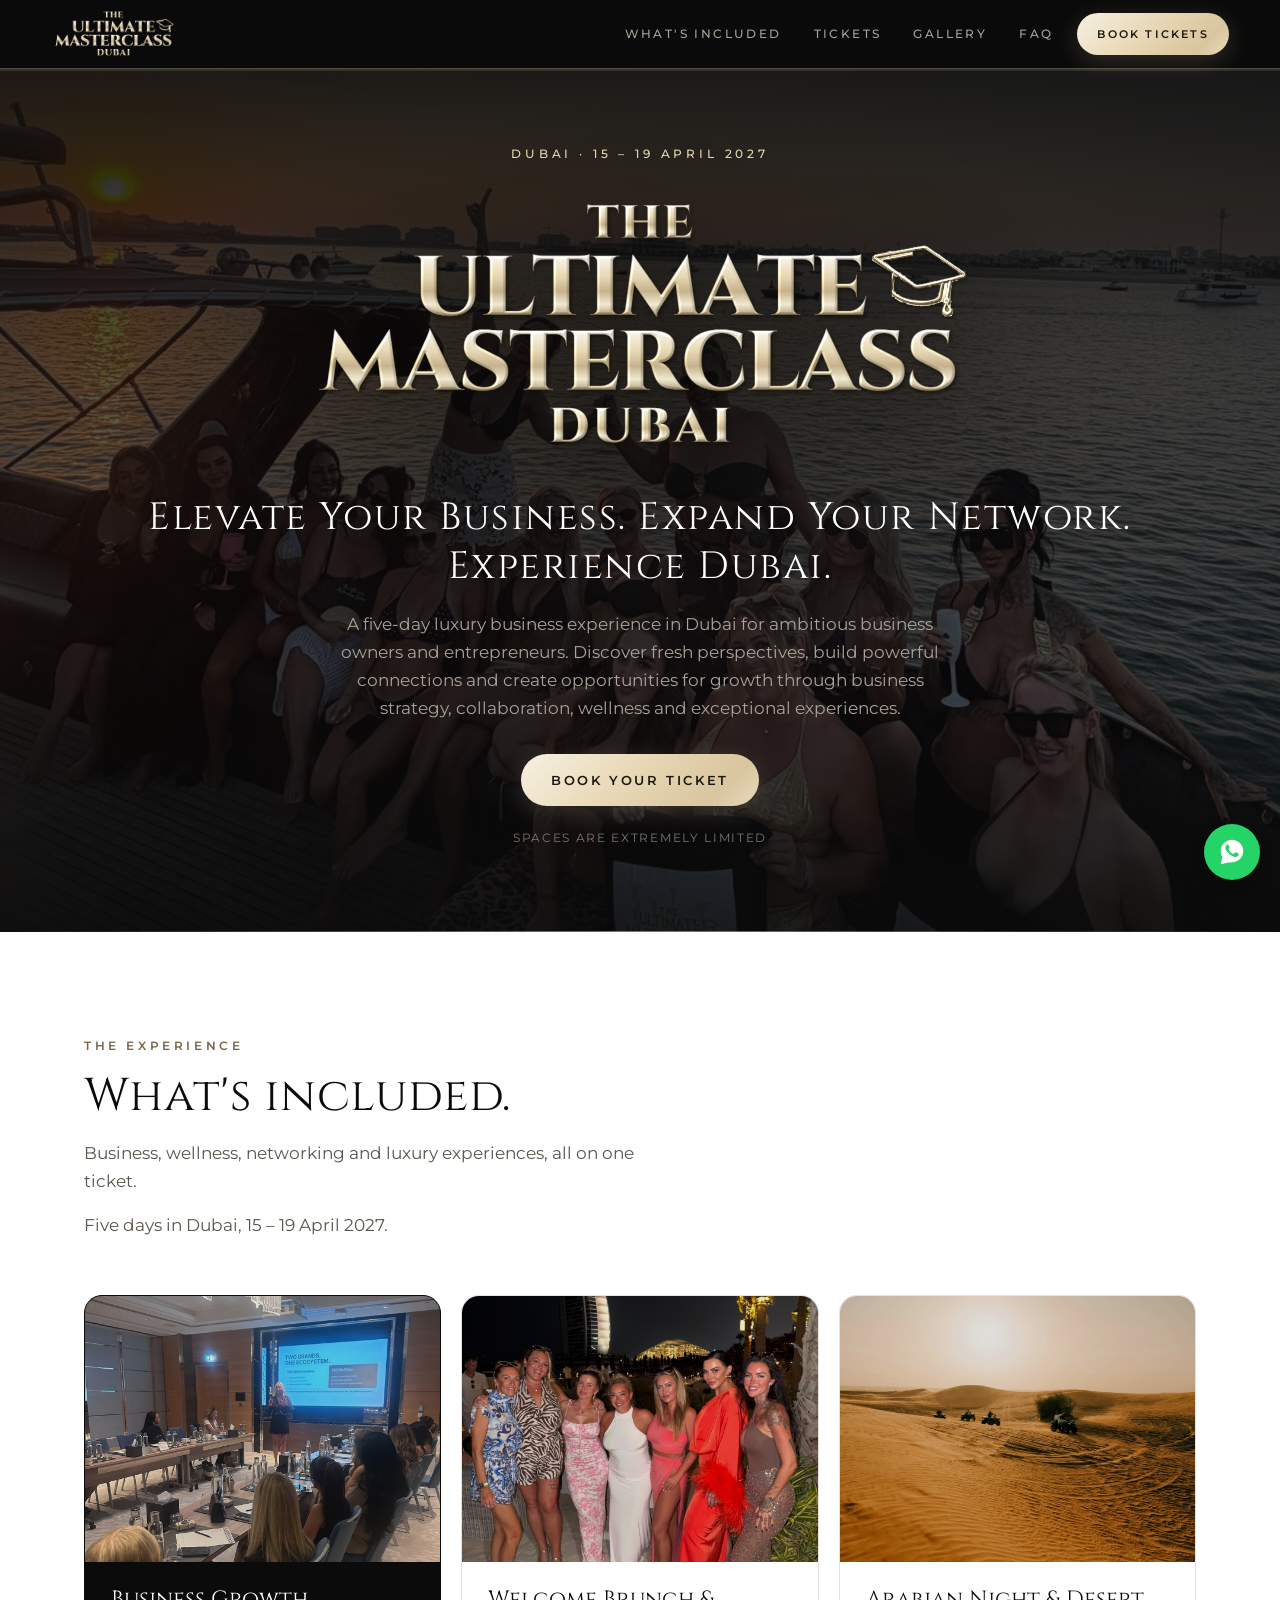
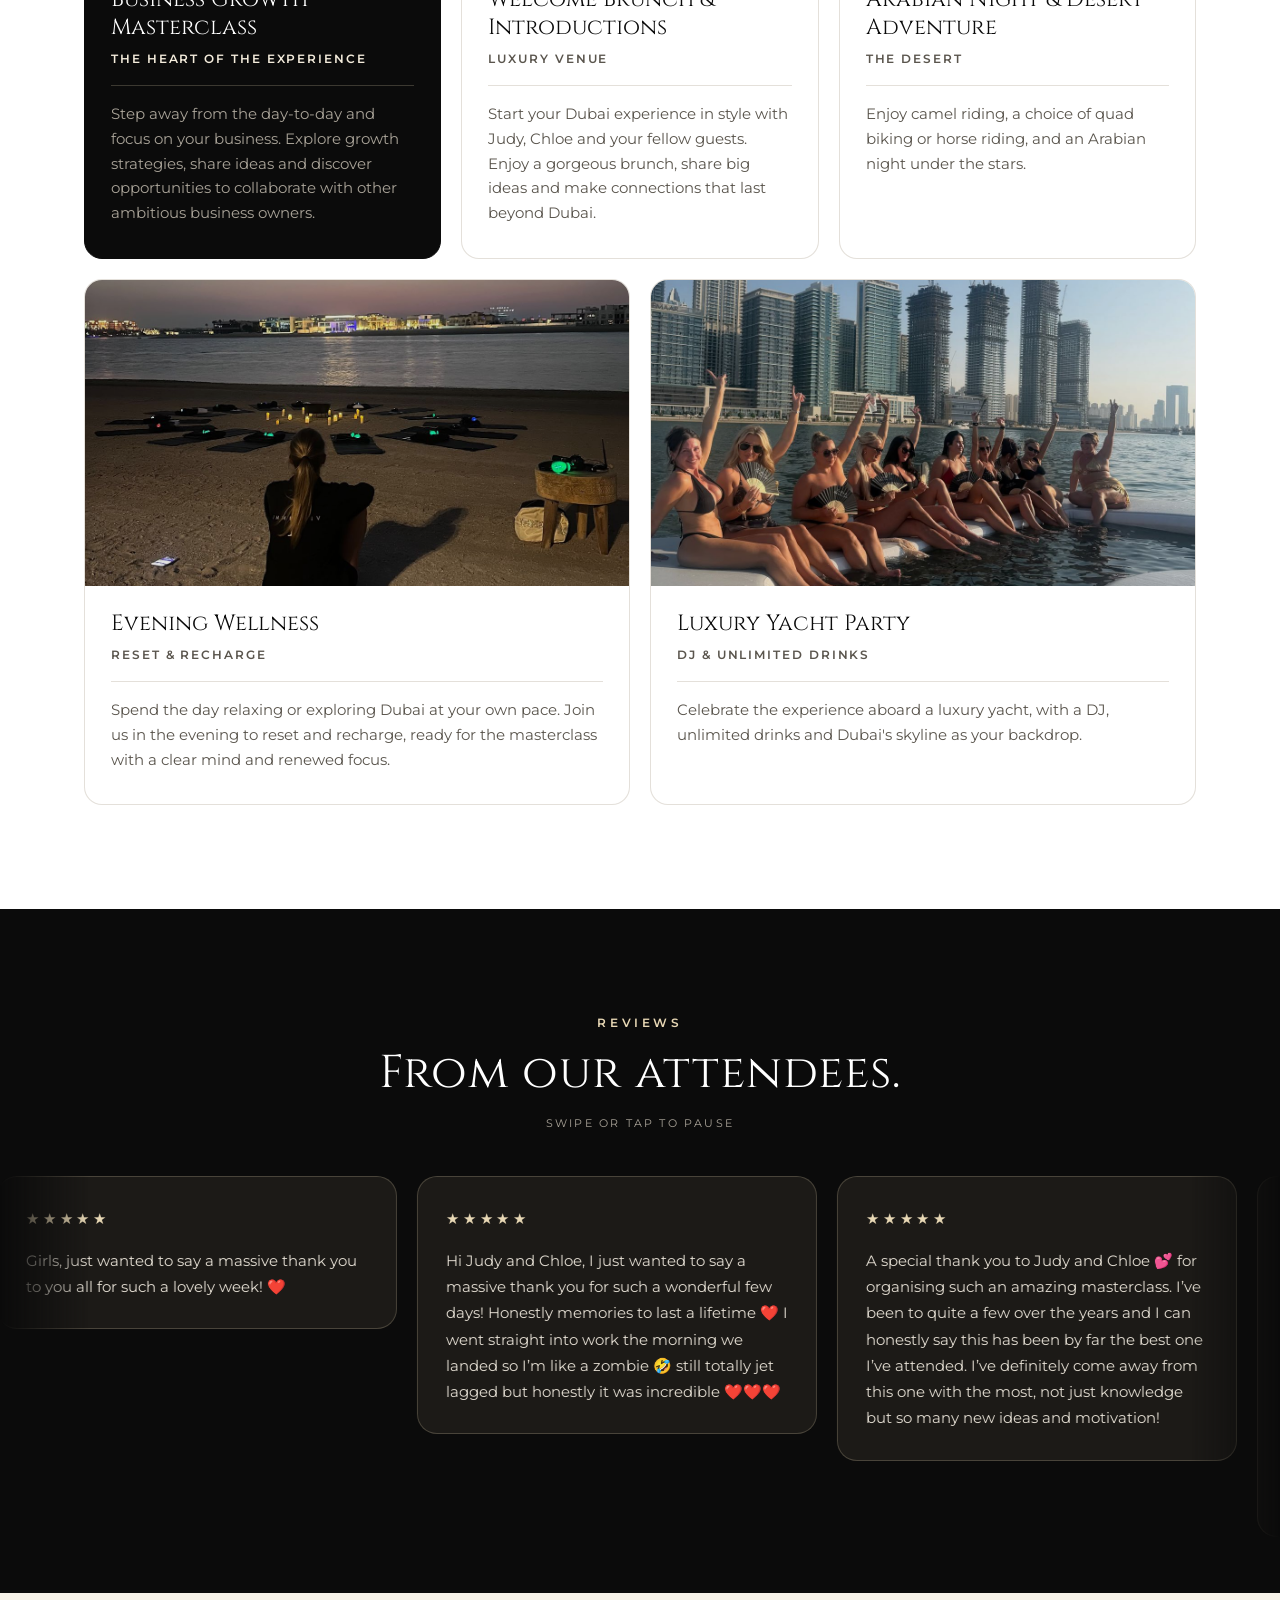
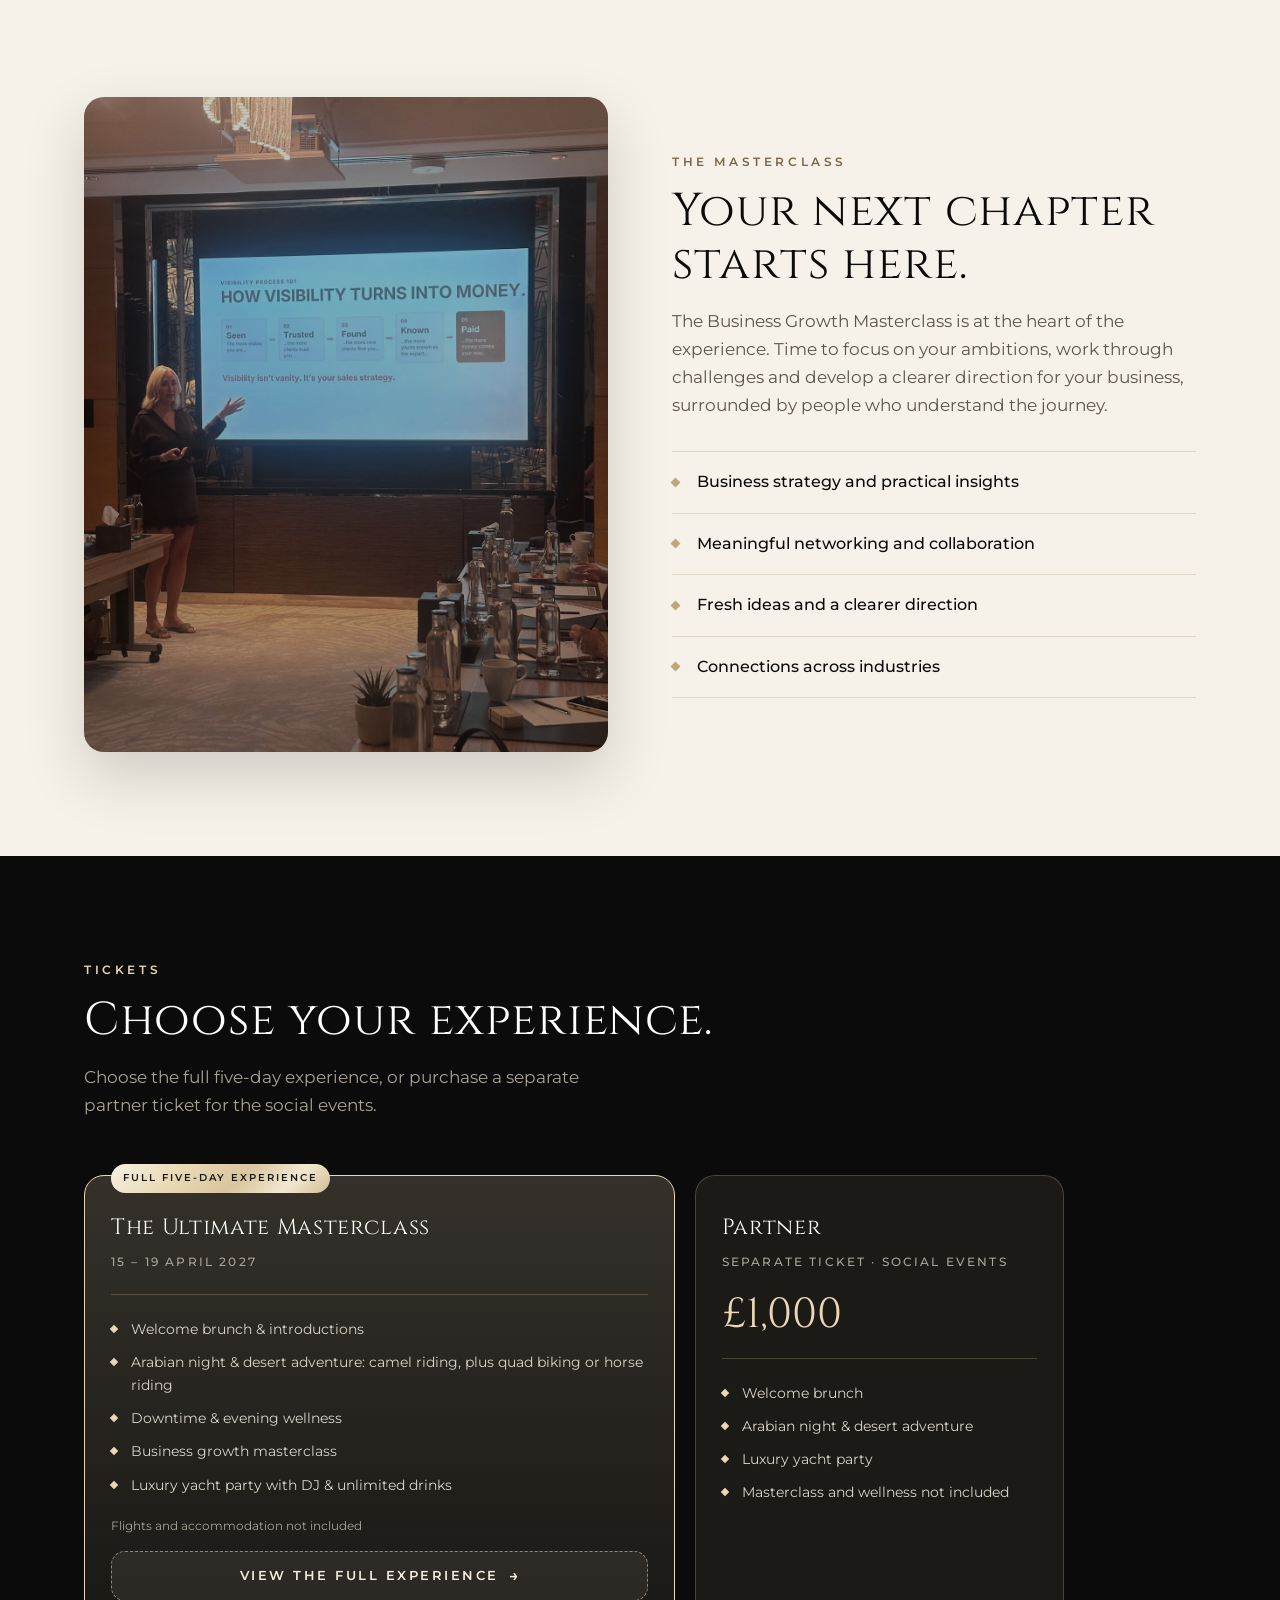
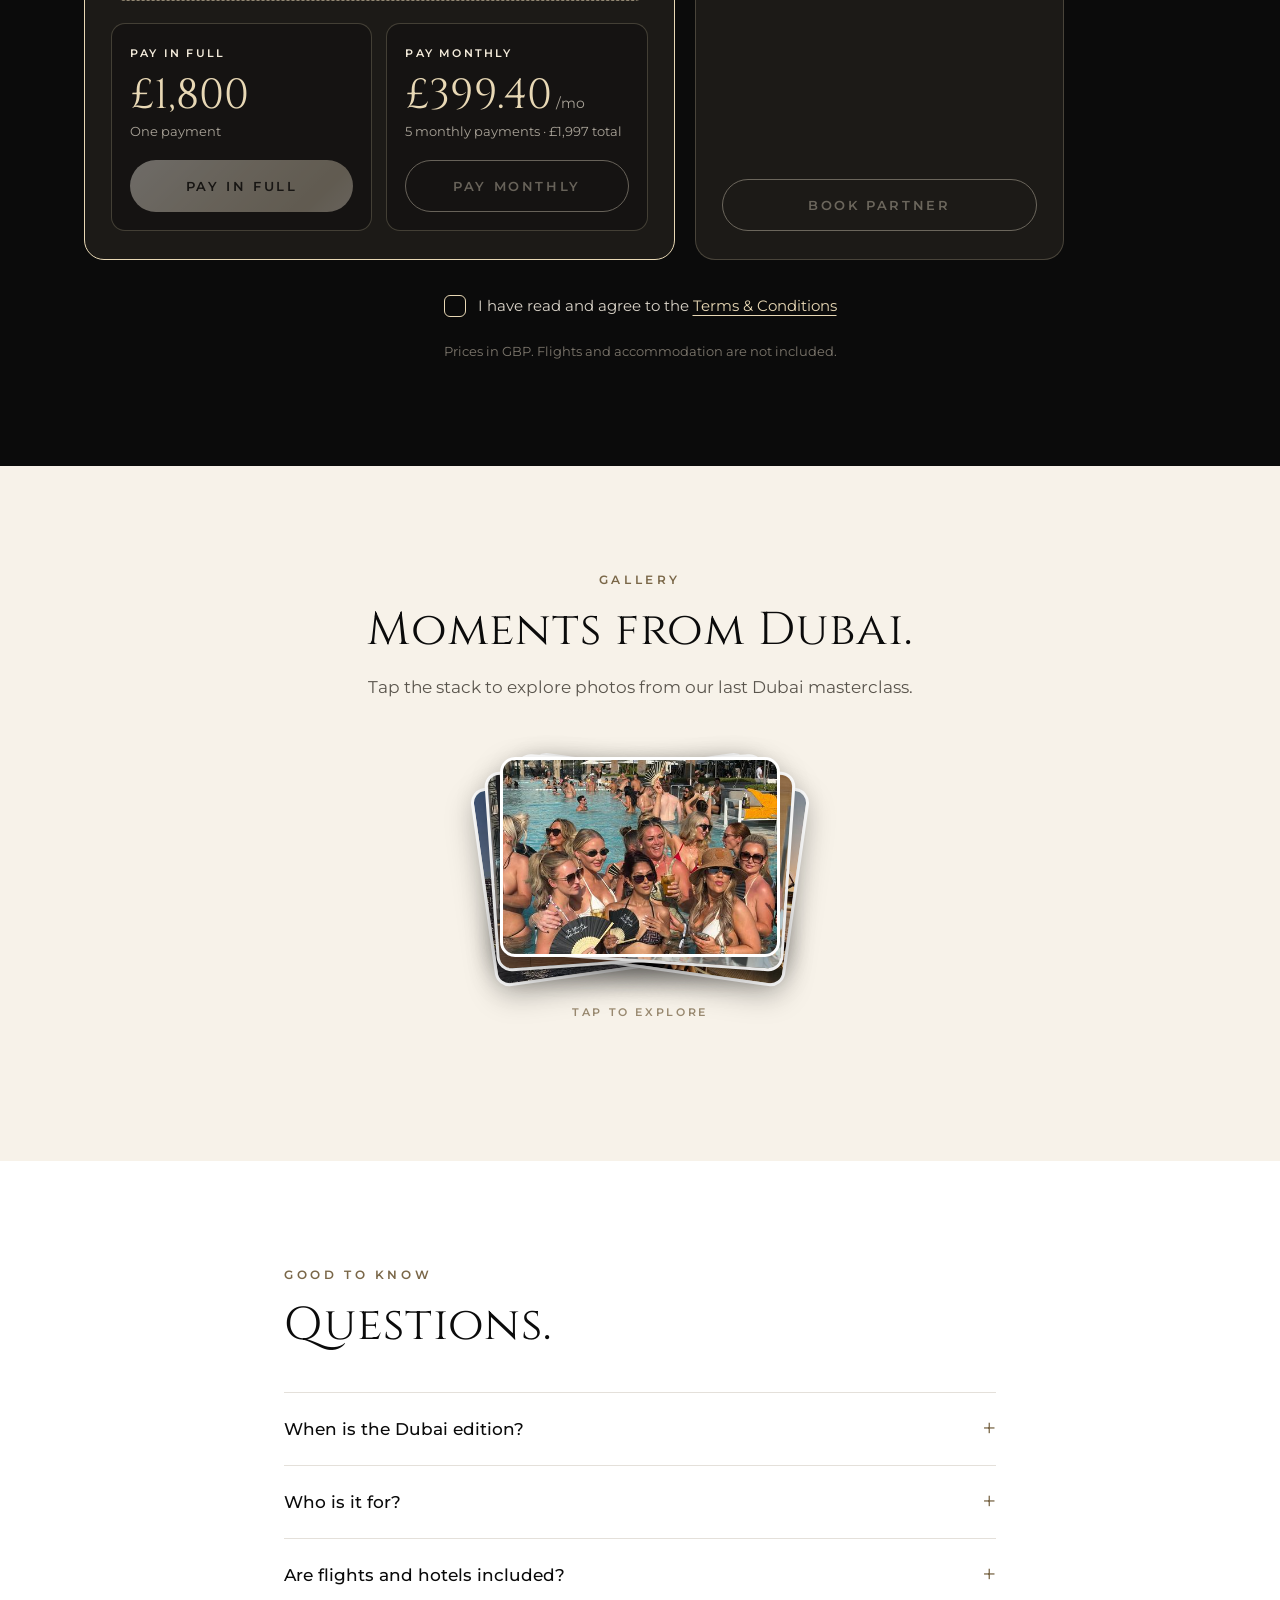
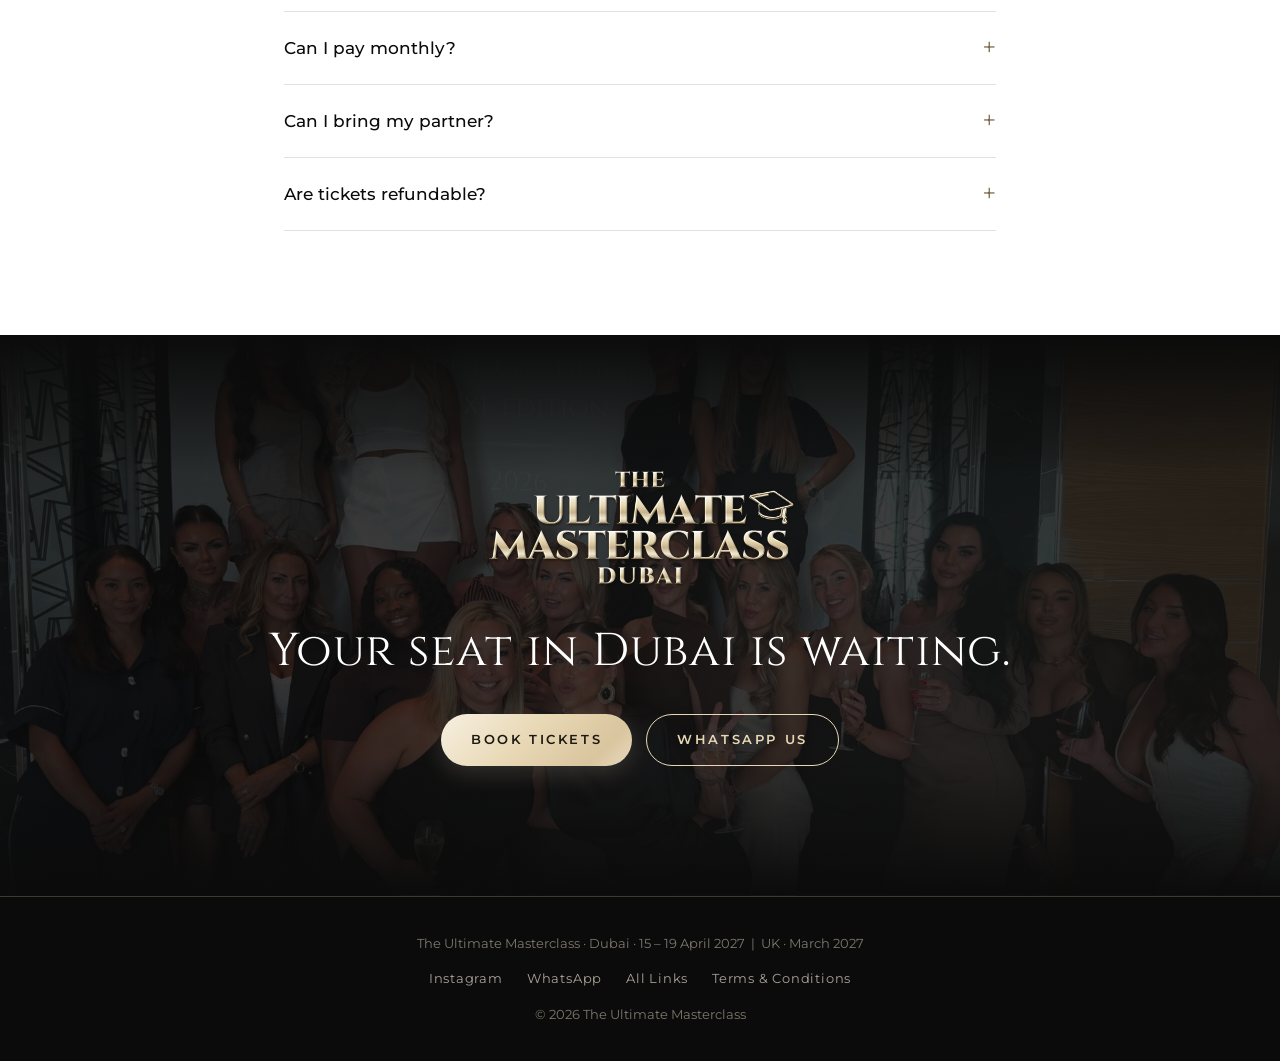
==== commit e8e68612: "New photo for the masterclass 'next chapter' section Co-Authored-By: Claude Opus 5.5 <noreply@anthro" ====
--- a/index.html
+++ b/index.html
@@ -7,8 +7,8 @@
 <meta name="description" content="The Ultimate Masterclass returns to Dubai, 15 – 19 April 2027. A five-day luxury business experience for ambitious business owners and entrepreneurs, with business strategy, networking, wellness and exceptional experiences. Limited spaces.">
 <meta name="theme-color" content="#0B0B0B">
 
-<link rel="icon" type="image/png" href="assets/logo/logo-small.png?v=20261118182854">
-<link rel="apple-touch-icon" href="assets/logo/logo-small.png?v=20261118182854">
+<link rel="icon" type="image/png" href="assets/logo/logo-small.png?v=20261118184024">
+<link rel="apple-touch-icon" href="assets/logo/logo-small.png?v=20261118184024">
 
 <meta property="og:type" content="website">
 <meta property="og:title" content="The Ultimate Masterclass Dubai | 15 – 19 April 2027">
@@ -17,13 +17,13 @@
 <meta property="og:site_name" content="The Ultimate Masterclass">
 <meta name="twitter:card" content="summary_large_image">
 
-<link rel="preload" as="image" href="assets/logo/logo-text.webp?v=20261118182854" type="image/webp">
-<link rel="preload" as="image" href="assets/images/yacht-sunset.jpg?v=20261118182854">
+<link rel="preload" as="image" href="assets/logo/logo-text.webp?v=20261118184024" type="image/webp">
+<link rel="preload" as="image" href="assets/images/yacht-sunset.jpg?v=20261118184024">
 <script>
 /* Version check: GitHub Pages caches this page for ~10 min. If the live site has a
    newer version than the one loaded, reload once to pick it up (see tools/bump_version.py). */
 (function () {
-  var SITE_VERSION = "20261118182854";
+  var SITE_VERSION = "20261118184024";
   if (location.protocol === 'file:' || !window.fetch) return;
   fetch('version.json?t=' + Date.now(), { cache: 'no-store' })
     .then(function (r) { return r.ok ? r.json() : null; })
@@ -39,13 +39,13 @@
 <link rel="preconnect" href="https://fonts.googleapis.com">
 <link rel="preconnect" href="https://fonts.gstatic.com" crossorigin>
 <link rel="stylesheet" href="https://fonts.googleapis.com/css2?family=Cinzel:wght@400;500&family=Montserrat:wght@400;500;600&display=swap">
-<link rel="stylesheet" href="styles.css?v=20261118182854">
+<link rel="stylesheet" href="styles.css?v=20261118184024">
 </head>
 <body>
 
 <header class="nav">
   <div class="wrap nav-in">
-    <a href="#top" class="nav-mark" aria-label="The Ultimate Masterclass, back to top"><picture><source srcset="assets/logo/logo-text.webp?v=20261118182854" type="image/webp"><img src="assets/logo/logo-text.png?v=20261118182854" alt="" width="2400" height="959"></picture></a>
+    <a href="#top" class="nav-mark" aria-label="The Ultimate Masterclass, back to top"><picture><source srcset="assets/logo/logo-text.webp?v=20261118184024" type="image/webp"><img src="assets/logo/logo-text.png?v=20261118184024" alt="" width="2400" height="959"></picture></a>
     <nav class="nav-links" aria-label="Sections">
       <a href="#days">What's Included</a>
       <a href="#tickets">Tickets</a>
@@ -64,8 +64,8 @@
     <div class="wrap hero-in">
       <p class="eyebrow">Dubai · 15 – 19 April 2027</p>
       <picture>
-        <source srcset="assets/logo/logo-text.webp?v=20261118182854" type="image/webp">
-        <img class="hero-logo" src="assets/logo/logo-text.png?v=20261118182854" alt="The Ultimate Masterclass Dubai" width="2400" height="959">
+        <source srcset="assets/logo/logo-text.webp?v=20261118184024" type="image/webp">
+        <img class="hero-logo" src="assets/logo/logo-text.png?v=20261118184024" alt="The Ultimate Masterclass Dubai" width="2400" height="959">
       </picture>
       <h1>Elevate Your Business. Expand Your Network.<br>Experience Dubai.</h1>
       <p class="lead">A five-day luxury business experience in Dubai for ambitious business owners and entrepreneurs. Discover fresh perspectives, build powerful connections and create opportunities for growth through business strategy, collaboration, wellness and exceptional experiences.</p>
@@ -86,31 +86,31 @@
 
       <ol class="days">
         <li class="day day-key">
-          <img class="day-img" src="assets/images/masterclass-session.jpg?v=20261118182854" alt="A speaker presenting to guests during the Business Growth Masterclass" loading="lazy" width="1200" height="1600" style="object-position:center 40%">
+          <img class="day-img" src="assets/images/masterclass-session.jpg?v=20261118184024" alt="A speaker presenting to guests during the Business Growth Masterclass" loading="lazy" width="1200" height="1600" style="object-position:center 40%">
           <h3>Business Growth Masterclass</h3>
           <p class="day-where">The heart of the experience</p>
           <p>Step away from the day-to-day and focus on your business. Explore growth strategies, share ideas and discover opportunities to collaborate with other ambitious business owners.</p>
         </li>
         <li class="day">
-          <img class="day-img" src="assets/images/beach-night.jpg?v=20261118182854" alt="Guests together at a beach club in Dubai at night" loading="lazy" width="1200" height="1600">
+          <img class="day-img" src="assets/images/beach-night.jpg?v=20261118184024" alt="Guests together at a beach club in Dubai at night" loading="lazy" width="1200" height="1600">
           <h3>Welcome Brunch &amp; Introductions</h3>
           <p class="day-where">Luxury venue</p>
           <p>Start your Dubai experience in style with Judy, Chloe and your fellow guests. Enjoy a gorgeous brunch, share big ideas and make connections that last beyond Dubai.</p>
         </li>
         <li class="day">
-          <img class="day-img" src="assets/images/arabian-night.jpg?v=20261118182854" alt="Quad bikes riding across the golden dunes of the Dubai desert" loading="lazy" width="1400" height="933"><!-- Photo: Mulberry Digital, Unsplash -->
+          <img class="day-img" src="assets/images/arabian-night.jpg?v=20261118184024" alt="Quad bikes riding across the golden dunes of the Dubai desert" loading="lazy" width="1400" height="933"><!-- Photo: Mulberry Digital, Unsplash -->
           <h3>Arabian Night &amp; Desert Adventure</h3>
           <p class="day-where">The desert</p>
           <p>Enjoy camel riding, a choice of quad biking or horse riding, and an Arabian night under the stars.</p>
         </li>
         <li class="day">
-          <img class="day-img" src="assets/images/evening-wellness.jpg?v=20261118182854" alt="A guest sitting on the beach at dusk beside mats and candles set out for the evening wellness session" loading="lazy" width="1200" height="1600" style="object-position:center 62%">
+          <img class="day-img" src="assets/images/evening-wellness.jpg?v=20261118184024" alt="A guest sitting on the beach at dusk beside mats and candles set out for the evening wellness session" loading="lazy" width="1200" height="1600" style="object-position:center 62%">
           <h3>Evening Wellness</h3>
           <p class="day-where">Reset &amp; recharge</p>
           <p>Spend the day relaxing or exploring Dubai at your own pace. Join us in the evening to reset and recharge, ready for the masterclass with a clear mind and renewed focus.</p>
         </li>
         <li class="day">
-          <img class="day-img" src="assets/images/yacht-deck.jpg?v=20261118182854" alt="Guests relaxing on the yacht deck with the Dubai skyline behind" loading="lazy" width="1200" height="1600" style="object-position:center 56%">
+          <img class="day-img" src="assets/images/yacht-deck.jpg?v=20261118184024" alt="Guests relaxing on the yacht deck with the Dubai skyline behind" loading="lazy" width="1200" height="1600" style="object-position:center 56%">
           <h3>Luxury Yacht Party</h3>
           <p class="day-where">DJ &amp; unlimited drinks</p>
           <p>Celebrate the experience aboard a luxury yacht, with a DJ, unlimited drinks and Dubai's skyline as your backdrop.</p>
@@ -172,7 +172,7 @@
   <section class="sec champ">
     <div class="wrap split">
       <figure class="split-img">
-        <img src="assets/images/masterclass-hosts.jpg?v=20261118182854" alt="The hosts at The Ultimate Masterclass in Dubai" loading="lazy" width="1050" height="1400">
+        <img src="assets/images/masterclass-next-chapter-alt.jpg?v=20261118184024" alt="A speaker presenting &quot;How visibility turns into money&quot; at the masterclass" loading="lazy" width="1200" height="1600">
       </figure>
       <div>
         <p class="label">The Masterclass</p>
@@ -310,7 +310,7 @@
   <section class="close">
     <div class="close-bg" aria-hidden="true"></div>
     <div class="wrap close-in">
-      <picture><source srcset="assets/logo/logo-text.webp?v=20261118182854" type="image/webp"><img src="assets/logo/logo-text.png?v=20261118182854" alt="" class="close-mark" width="2400" height="959"></picture>
+      <picture><source srcset="assets/logo/logo-text.webp?v=20261118184024" type="image/webp"><img src="assets/logo/logo-text.png?v=20261118184024" alt="" class="close-mark" width="2400" height="959"></picture>
       <h2>Your seat in Dubai is waiting.</h2>
       <div class="cta">
         <a href="#tickets" class="btn btn-gold">Book Tickets</a>
@@ -353,10 +353,10 @@
   </div>
 </dialog>
 
-<script src="scrollbar.js?v=20261118182854" defer></script>
-<script src="reviews.js?v=20261118182854" defer></script>
-<script src="whatsapp.js?v=20261118182854" defer></script>
-<script src="gallery.js?v=20261118182854" defer></script>
+<script src="scrollbar.js?v=20261118184024" defer></script>
+<script src="reviews.js?v=20261118184024" defer></script>
+<script src="whatsapp.js?v=20261118184024" defer></script>
+<script src="gallery.js?v=20261118184024" defer></script>
 <script>
 /* Whole full-experience card opens the details page (buttons, links and the checkbox keep their own behaviour). */
 (function(){
@@ -368,6 +368,6 @@
   });
 })();
 </script>
-<script src="payments.js?v=20261118182854" defer></script>
+<script src="payments.js?v=20261118184024" defer></script>
 </body>
 </html>
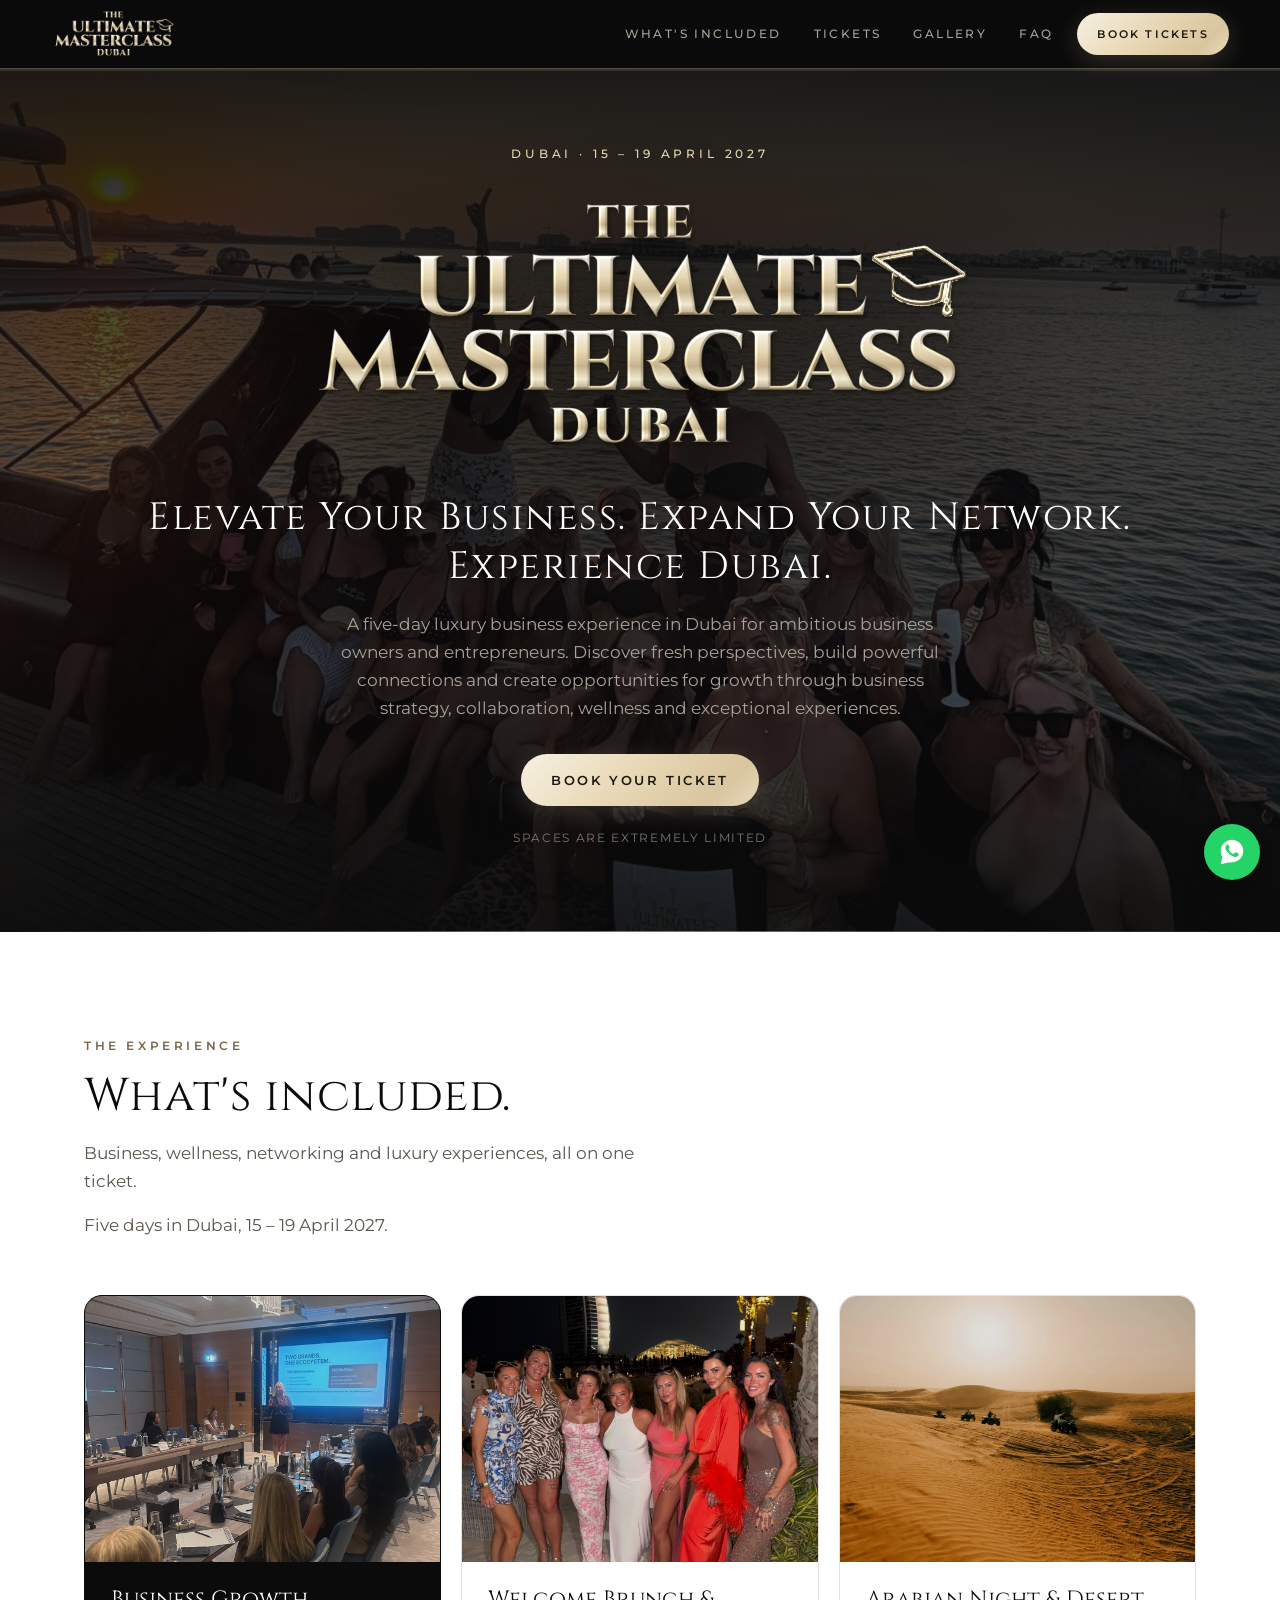
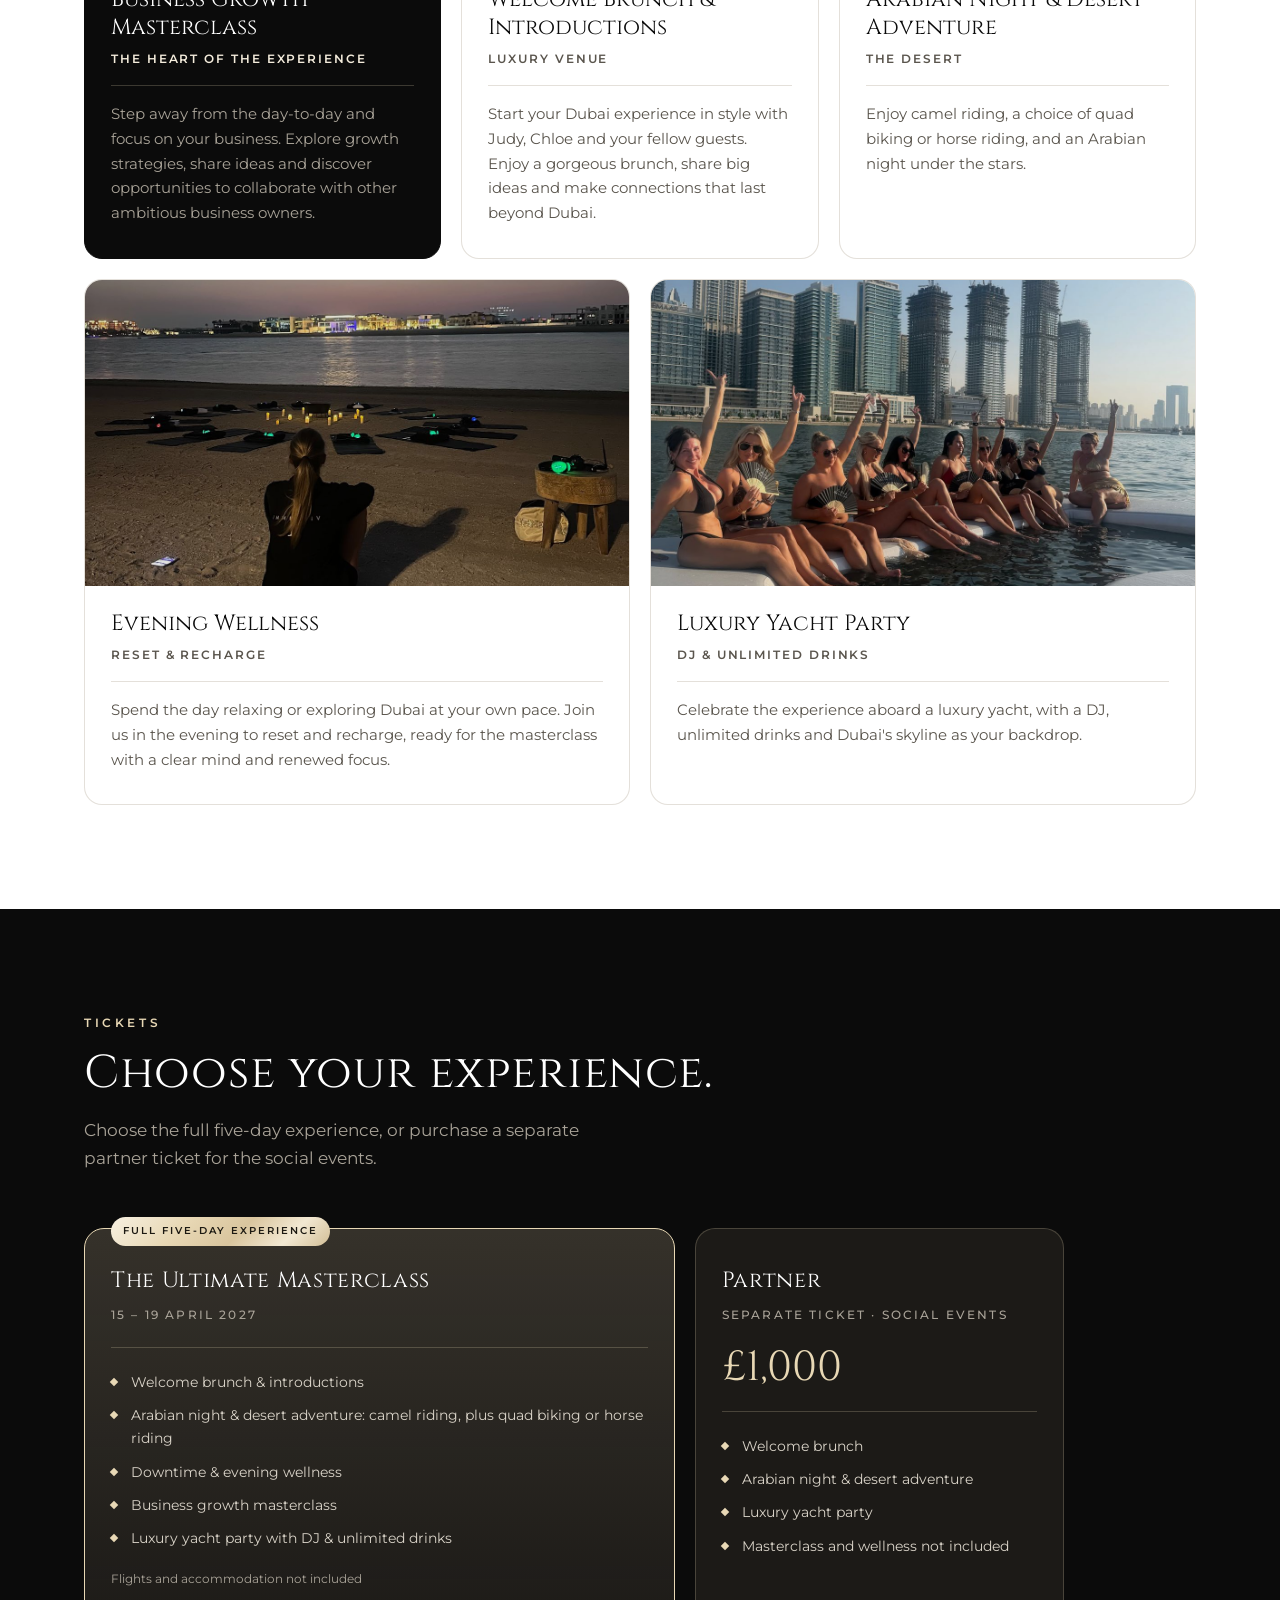
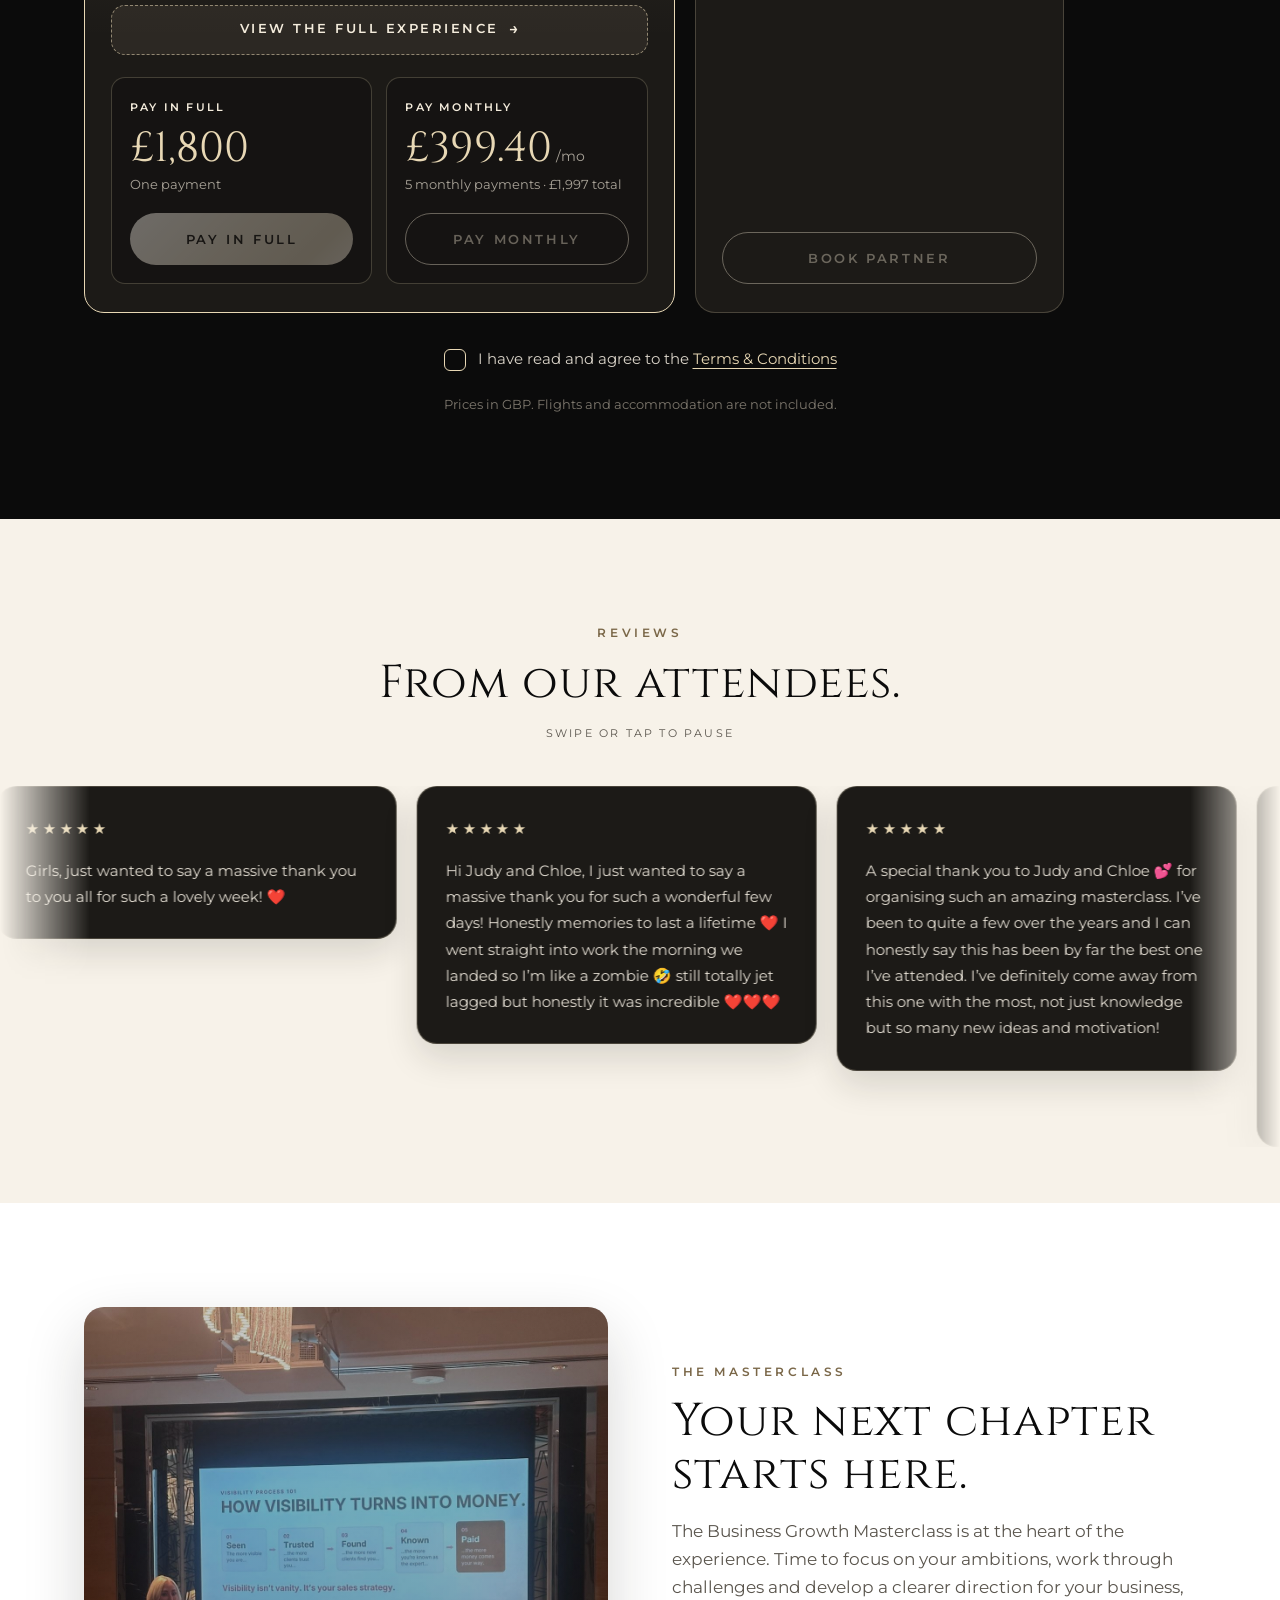
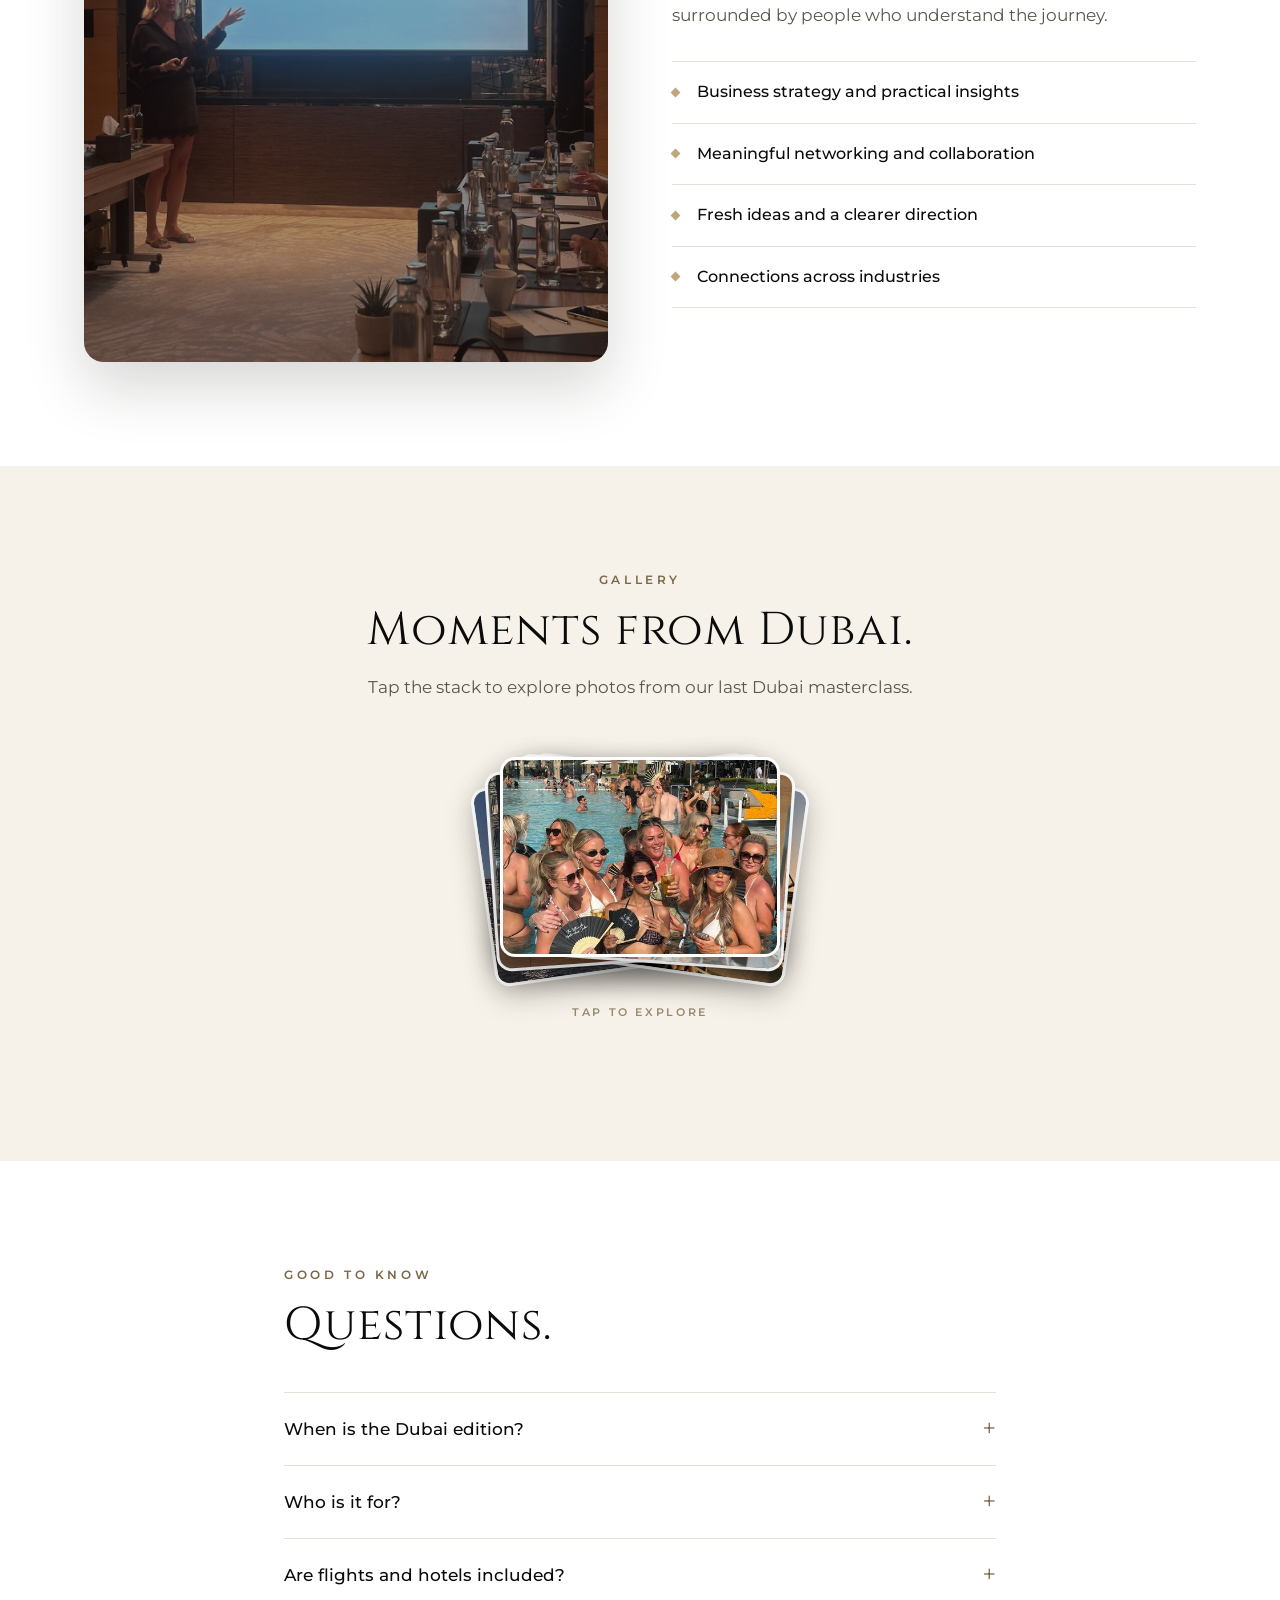
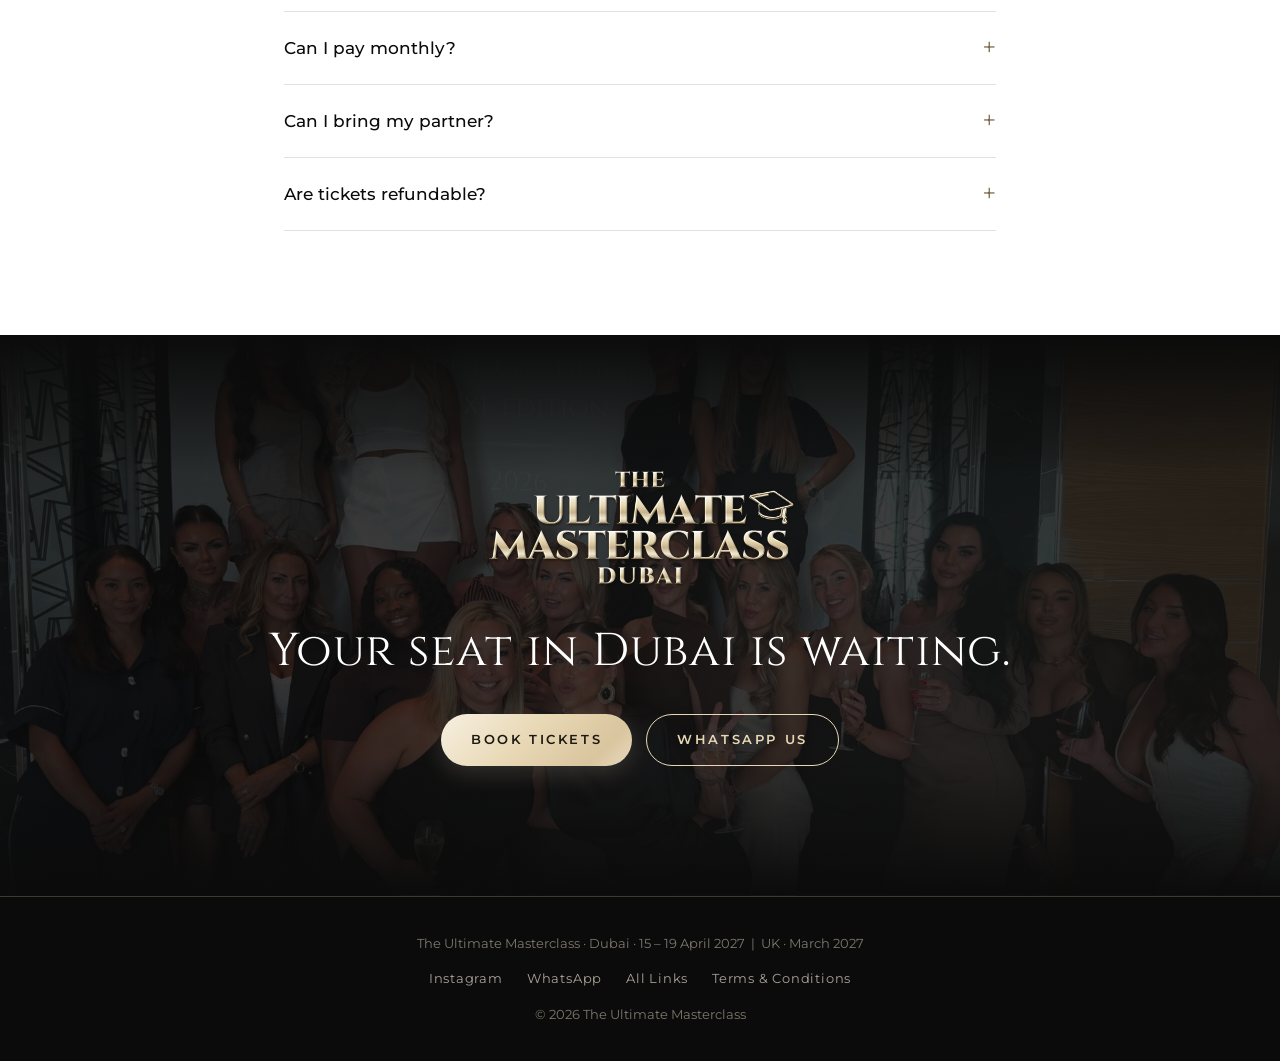
==== commit 8cf25856: "Reorder sections and alternate section colours Co-Authored-By: Claude Opus 5.5 <noreply@anthropic.co" ====
--- a/index.html
+++ b/index.html
@@ -7,8 +7,8 @@
 <meta name="description" content="The Ultimate Masterclass returns to Dubai, 15 – 19 April 2027. A five-day luxury business experience for ambitious business owners and entrepreneurs, with business strategy, networking, wellness and exceptional experiences. Limited spaces.">
 <meta name="theme-color" content="#0B0B0B">
 
-<link rel="icon" type="image/png" href="assets/logo/logo-small.png?v=20261118184024">
-<link rel="apple-touch-icon" href="assets/logo/logo-small.png?v=20261118184024">
+<link rel="icon" type="image/png" href="assets/logo/logo-small.png?v=20261118192719">
+<link rel="apple-touch-icon" href="assets/logo/logo-small.png?v=20261118192719">
 
 <meta property="og:type" content="website">
 <meta property="og:title" content="The Ultimate Masterclass Dubai | 15 – 19 April 2027">
@@ -17,13 +17,13 @@
 <meta property="og:site_name" content="The Ultimate Masterclass">
 <meta name="twitter:card" content="summary_large_image">
 
-<link rel="preload" as="image" href="assets/logo/logo-text.webp?v=20261118184024" type="image/webp">
-<link rel="preload" as="image" href="assets/images/yacht-sunset.jpg?v=20261118184024">
+<link rel="preload" as="image" href="assets/logo/logo-text.webp?v=20261118192719" type="image/webp">
+<link rel="preload" as="image" href="assets/images/yacht-sunset.jpg?v=20261118192719">
 <script>
 /* Version check: GitHub Pages caches this page for ~10 min. If the live site has a
    newer version than the one loaded, reload once to pick it up (see tools/bump_version.py). */
 (function () {
-  var SITE_VERSION = "20261118184024";
+  var SITE_VERSION = "20261118192719";
   if (location.protocol === 'file:' || !window.fetch) return;
   fetch('version.json?t=' + Date.now(), { cache: 'no-store' })
     .then(function (r) { return r.ok ? r.json() : null; })
@@ -39,13 +39,13 @@
 <link rel="preconnect" href="https://fonts.googleapis.com">
 <link rel="preconnect" href="https://fonts.gstatic.com" crossorigin>
 <link rel="stylesheet" href="https://fonts.googleapis.com/css2?family=Cinzel:wght@400;500&family=Montserrat:wght@400;500;600&display=swap">
-<link rel="stylesheet" href="styles.css?v=20261118184024">
+<link rel="stylesheet" href="styles.css?v=20261118192719">
 </head>
 <body>
 
 <header class="nav">
   <div class="wrap nav-in">
-    <a href="#top" class="nav-mark" aria-label="The Ultimate Masterclass, back to top"><picture><source srcset="assets/logo/logo-text.webp?v=20261118184024" type="image/webp"><img src="assets/logo/logo-text.png?v=20261118184024" alt="" width="2400" height="959"></picture></a>
+    <a href="#top" class="nav-mark" aria-label="The Ultimate Masterclass, back to top"><picture><source srcset="assets/logo/logo-text.webp?v=20261118192719" type="image/webp"><img src="assets/logo/logo-text.png?v=20261118192719" alt="" width="2400" height="959"></picture></a>
     <nav class="nav-links" aria-label="Sections">
       <a href="#days">What's Included</a>
       <a href="#tickets">Tickets</a>
@@ -64,8 +64,8 @@
     <div class="wrap hero-in">
       <p class="eyebrow">Dubai · 15 – 19 April 2027</p>
       <picture>
-        <source srcset="assets/logo/logo-text.webp?v=20261118184024" type="image/webp">
-        <img class="hero-logo" src="assets/logo/logo-text.png?v=20261118184024" alt="The Ultimate Masterclass Dubai" width="2400" height="959">
+        <source srcset="assets/logo/logo-text.webp?v=20261118192719" type="image/webp">
+        <img class="hero-logo" src="assets/logo/logo-text.png?v=20261118192719" alt="The Ultimate Masterclass Dubai" width="2400" height="959">
       </picture>
       <h1>Elevate Your Business. Expand Your Network.<br>Experience Dubai.</h1>
       <p class="lead">A five-day luxury business experience in Dubai for ambitious business owners and entrepreneurs. Discover fresh perspectives, build powerful connections and create opportunities for growth through business strategy, collaboration, wellness and exceptional experiences.</p>
@@ -86,105 +86,36 @@
 
       <ol class="days">
         <li class="day day-key">
-          <img class="day-img" src="assets/images/masterclass-session.jpg?v=20261118184024" alt="A speaker presenting to guests during the Business Growth Masterclass" loading="lazy" width="1200" height="1600" style="object-position:center 40%">
+          <img class="day-img" src="assets/images/masterclass-session.jpg?v=20261118192719" alt="A speaker presenting to guests during the Business Growth Masterclass" loading="lazy" width="1200" height="1600" style="object-position:center 40%">
           <h3>Business Growth Masterclass</h3>
           <p class="day-where">The heart of the experience</p>
           <p>Step away from the day-to-day and focus on your business. Explore growth strategies, share ideas and discover opportunities to collaborate with other ambitious business owners.</p>
         </li>
         <li class="day">
-          <img class="day-img" src="assets/images/beach-night.jpg?v=20261118184024" alt="Guests together at a beach club in Dubai at night" loading="lazy" width="1200" height="1600">
+          <img class="day-img" src="assets/images/beach-night.jpg?v=20261118192719" alt="Guests together at a beach club in Dubai at night" loading="lazy" width="1200" height="1600">
           <h3>Welcome Brunch &amp; Introductions</h3>
           <p class="day-where">Luxury venue</p>
           <p>Start your Dubai experience in style with Judy, Chloe and your fellow guests. Enjoy a gorgeous brunch, share big ideas and make connections that last beyond Dubai.</p>
         </li>
         <li class="day">
-          <img class="day-img" src="assets/images/arabian-night.jpg?v=20261118184024" alt="Quad bikes riding across the golden dunes of the Dubai desert" loading="lazy" width="1400" height="933"><!-- Photo: Mulberry Digital, Unsplash -->
+          <img class="day-img" src="assets/images/arabian-night.jpg?v=20261118192719" alt="Quad bikes riding across the golden dunes of the Dubai desert" loading="lazy" width="1400" height="933"><!-- Photo: Mulberry Digital, Unsplash -->
           <h3>Arabian Night &amp; Desert Adventure</h3>
           <p class="day-where">The desert</p>
           <p>Enjoy camel riding, a choice of quad biking or horse riding, and an Arabian night under the stars.</p>
         </li>
         <li class="day">
-          <img class="day-img" src="assets/images/evening-wellness.jpg?v=20261118184024" alt="A guest sitting on the beach at dusk beside mats and candles set out for the evening wellness session" loading="lazy" width="1200" height="1600" style="object-position:center 62%">
+          <img class="day-img" src="assets/images/evening-wellness.jpg?v=20261118192719" alt="A guest sitting on the beach at dusk beside mats and candles set out for the evening wellness session" loading="lazy" width="1200" height="1600" style="object-position:center 62%">
           <h3>Evening Wellness</h3>
           <p class="day-where">Reset &amp; recharge</p>
           <p>Spend the day relaxing or exploring Dubai at your own pace. Join us in the evening to reset and recharge, ready for the masterclass with a clear mind and renewed focus.</p>
         </li>
         <li class="day">
-          <img class="day-img" src="assets/images/yacht-deck.jpg?v=20261118184024" alt="Guests relaxing on the yacht deck with the Dubai skyline behind" loading="lazy" width="1200" height="1600" style="object-position:center 56%">
+          <img class="day-img" src="assets/images/yacht-deck.jpg?v=20261118192719" alt="Guests relaxing on the yacht deck with the Dubai skyline behind" loading="lazy" width="1200" height="1600" style="object-position:center 56%">
           <h3>Luxury Yacht Party</h3>
           <p class="day-where">DJ &amp; unlimited drinks</p>
           <p>Celebrate the experience aboard a luxury yacht, with a DJ, unlimited drinks and Dubai's skyline as your backdrop.</p>
         </li>
       </ol>
-    </div>
-  </section>
-
-  <!-- TESTIMONIALS: add one <figure class="quote"> per review -->
-  <section class="sec dark reviews" id="reviews">
-    <div class="wrap">
-      <p class="label">Reviews</p>
-      <h2>From our attendees.</h2>
-      <p class="rv-hint">Swipe or tap to pause</p>
-    </div>
-    <div class="rv-marquee" id="rv">
-      <div class="rv-track">
-        <figure class="quote">
-          <p class="stars" aria-label="5 out of 5 stars">★★★★★</p>
-          <blockquote><p>Girls, just wanted to say a massive thank you to you all for such a lovely week! ❤️</p></blockquote>
-        </figure>
-        <figure class="quote">
-          <p class="stars" aria-label="5 out of 5 stars">★★★★★</p>
-          <blockquote><p>Hi Judy and Chloe, I just wanted to say a massive thank you for such a wonderful few days! Honestly memories to last a lifetime ❤️ I went straight into work the morning we landed so I’m like a zombie 🤣 still totally jet lagged but honestly it was incredible ❤️❤️❤️</p></blockquote>
-        </figure>
-        <figure class="quote">
-          <p class="stars" aria-label="5 out of 5 stars">★★★★★</p>
-          <blockquote><p>A special thank you to Judy and Chloe 💕 for organising such an amazing masterclass. I’ve been to quite a few over the years and I can honestly say this has been by far the best one I’ve attended. I’ve definitely come away from this one with the most, not just knowledge but so many new ideas and motivation!</p></blockquote>
-        </figure>
-        <figure class="quote">
-          <p class="stars" aria-label="5 out of 5 stars">★★★★★</p>
-          <blockquote><p>Honestly, it is really special. I’ve made a couple of friends I will be staying in contact with. Truly blessed! Including you.</p><p>Honestly this year has changed so many things for me. I really appreciate little things in life and hold in my heart ❤️ I got on a plane by myself 🙌 went to places I’ve never been by myself 🥹</p><p>So special xx</p></blockquote>
-        </figure>
-        <figure class="quote">
-          <p class="stars" aria-label="5 out of 5 stars">★★★★★</p>
-          <blockquote><p>It’s been so lovely meeting you all, honestly such a lovely group of girls and I’m so glad I got to spend the week with you all!</p></blockquote>
-        </figure>
-        <figure class="quote">
-          <p class="stars" aria-label="5 out of 5 stars">★★★★★</p>
-          <blockquote><p>I’m still in my little Dubai bubble!! I can’t put into words how being around you all has made me feel! Xx thank you so so much for everything! I am so grateful and looking forward to the next one 😆</p></blockquote>
-        </figure>
-        <figure class="quote">
-          <p class="stars" aria-label="5 out of 5 stars">★★★★★</p>
-          <blockquote><p>Thank you so much for an unforgettable week, Judy. You are such a beautiful soul and one of the kindest people I know. It’s an honour to be your friend. Congratulations on a fabulous event, and congratulations on being you babes. Unreal 👏🏼</p></blockquote>
-        </figure>
-        <figure class="quote">
-          <p class="stars" aria-label="5 out of 5 stars">★★★★★</p>
-          <blockquote><p>Thanks again for such an amazing experience and hopefully I’ll see you all again soon! ❤️ xx</p></blockquote>
-        </figure>
-        <figure class="quote">
-          <p class="stars" aria-label="5 out of 5 stars">★★★★★</p>
-          <blockquote><p>The identity shift I never knew would happen 🥺 what a trip, grateful for every single one of you and the opportunities ❤️</p></blockquote>
-        </figure>
-      </div>
-    </div>
-  </section>
-
-  <!-- MASTERCLASS DAY -->
-  <section class="sec champ">
-    <div class="wrap split">
-      <figure class="split-img">
-        <img src="assets/images/masterclass-next-chapter-alt.jpg?v=20261118184024" alt="A speaker presenting &quot;How visibility turns into money&quot; at the masterclass" loading="lazy" width="1200" height="1600">
-      </figure>
-      <div>
-        <p class="label">The Masterclass</p>
-        <h2>Your next chapter starts here.</h2>
-        <p class="intro">The Business Growth Masterclass is at the heart of the experience. Time to focus on your ambitions, work through challenges and develop a clearer direction for your business, surrounded by people who understand the journey.</p>
-        <ul class="ticks">
-          <li>Business strategy and practical insights</li>
-          <li>Meaningful networking and collaboration</li>
-          <li>Fresh ideas and a clearer direction</li>
-          <li>Connections across industries</li>
-        </ul>
-      </div>
     </div>
   </section>
 
@@ -220,7 +151,7 @@
               <p class="pay-h">Pay monthly</p>
               <p class="tk-price">£399.40<span class="per">/mo</span></p>
               <p class="pay-sub">5 monthly payments · £1,997 total</p>
-              <a class="btn btn-line" href="#" data-href="https://stan.store/EducationalEvents/p/vip-ticket-dubai" data-pay>Pay Monthly</a>
+              <a class="btn btn-line" href="#" data-href="https://stan.store/EducationalEvents/p/april-dubai-27--full-experience--pay-instalments" data-pay>Pay Monthly</a>
             </div>
           </div>
         </article>
@@ -249,6 +180,75 @@
     </div>
   </section>
 
+  <!-- TESTIMONIALS: add one <figure class="quote"> per review -->
+  <section class="sec champ reviews" id="reviews">
+    <div class="wrap">
+      <p class="label">Reviews</p>
+      <h2>From our attendees.</h2>
+      <p class="rv-hint">Swipe or tap to pause</p>
+    </div>
+    <div class="rv-marquee" id="rv">
+      <div class="rv-track">
+        <figure class="quote">
+          <p class="stars" aria-label="5 out of 5 stars">★★★★★</p>
+          <blockquote><p>Girls, just wanted to say a massive thank you to you all for such a lovely week! ❤️</p></blockquote>
+        </figure>
+        <figure class="quote">
+          <p class="stars" aria-label="5 out of 5 stars">★★★★★</p>
+          <blockquote><p>Hi Judy and Chloe, I just wanted to say a massive thank you for such a wonderful few days! Honestly memories to last a lifetime ❤️ I went straight into work the morning we landed so I’m like a zombie 🤣 still totally jet lagged but honestly it was incredible ❤️❤️❤️</p></blockquote>
+        </figure>
+        <figure class="quote">
+          <p class="stars" aria-label="5 out of 5 stars">★★★★★</p>
+          <blockquote><p>A special thank you to Judy and Chloe 💕 for organising such an amazing masterclass. I’ve been to quite a few over the years and I can honestly say this has been by far the best one I’ve attended. I’ve definitely come away from this one with the most, not just knowledge but so many new ideas and motivation!</p></blockquote>
+        </figure>
+        <figure class="quote">
+          <p class="stars" aria-label="5 out of 5 stars">★★★★★</p>
+          <blockquote><p>Honestly, it is really special. I’ve made a couple of friends I will be staying in contact with. Truly blessed! Including you.</p><p>Honestly this year has changed so many things for me. I really appreciate little things in life and hold in my heart ❤️ I got on a plane by myself 🙌 went to places I’ve never been by myself 🥹</p><p>So special xx</p></blockquote>
+        </figure>
+        <figure class="quote">
+          <p class="stars" aria-label="5 out of 5 stars">★★★★★</p>
+          <blockquote><p>It’s been so lovely meeting you all, honestly such a lovely group of girls and I’m so glad I got to spend the week with you all!</p></blockquote>
+        </figure>
+        <figure class="quote">
+          <p class="stars" aria-label="5 out of 5 stars">★★★★★</p>
+          <blockquote><p>I’m still in my little Dubai bubble!! I can’t put into words how being around you all has made me feel! Xx thank you so so much for everything! I am so grateful and looking forward to the next one 😆</p></blockquote>
+        </figure>
+        <figure class="quote">
+          <p class="stars" aria-label="5 out of 5 stars">★★★★★</p>
+          <blockquote><p>Thank you so much for an unforgettable week, Judy. You are such a beautiful soul and one of the kindest people I know. It’s an honour to be your friend. Congratulations on a fabulous event, and congratulations on being you babes. Unreal 👏🏼</p></blockquote>
+        </figure>
+        <figure class="quote">
+          <p class="stars" aria-label="5 out of 5 stars">★★★★★</p>
+          <blockquote><p>Thanks again for such an amazing experience and hopefully I’ll see you all again soon! ❤️ xx</p></blockquote>
+        </figure>
+        <figure class="quote">
+          <p class="stars" aria-label="5 out of 5 stars">★★★★★</p>
+          <blockquote><p>The identity shift I never knew would happen 🥺 what a trip, grateful for every single one of you and the opportunities ❤️</p></blockquote>
+        </figure>
+      </div>
+    </div>
+  </section>
+
+  <!-- MASTERCLASS DAY -->
+  <section class="sec light">
+    <div class="wrap split">
+      <figure class="split-img">
+        <img src="assets/images/masterclass-next-chapter-alt.jpg?v=20261118192719" alt="A speaker presenting &quot;How visibility turns into money&quot; at the masterclass" loading="lazy" width="1200" height="1600">
+      </figure>
+      <div>
+        <p class="label">The Masterclass</p>
+        <h2>Your next chapter starts here.</h2>
+        <p class="intro">The Business Growth Masterclass is at the heart of the experience. Time to focus on your ambitions, work through challenges and develop a clearer direction for your business, surrounded by people who understand the journey.</p>
+        <ul class="ticks">
+          <li>Business strategy and practical insights</li>
+          <li>Meaningful networking and collaboration</li>
+          <li>Fresh ideas and a clearer direction</li>
+          <li>Connections across industries</li>
+        </ul>
+      </div>
+    </div>
+  </section>
+
   <!-- GALLERY (gallery.js) -->
   <section class="sec champ gallery" id="gallery">
     <div class="wrap">
@@ -310,7 +310,7 @@
   <section class="close">
     <div class="close-bg" aria-hidden="true"></div>
     <div class="wrap close-in">
-      <picture><source srcset="assets/logo/logo-text.webp?v=20261118184024" type="image/webp"><img src="assets/logo/logo-text.png?v=20261118184024" alt="" class="close-mark" width="2400" height="959"></picture>
+      <picture><source srcset="assets/logo/logo-text.webp?v=20261118192719" type="image/webp"><img src="assets/logo/logo-text.png?v=20261118192719" alt="" class="close-mark" width="2400" height="959"></picture>
       <h2>Your seat in Dubai is waiting.</h2>
       <div class="cta">
         <a href="#tickets" class="btn btn-gold">Book Tickets</a>
@@ -353,10 +353,10 @@
   </div>
 </dialog>
 
-<script src="scrollbar.js?v=20261118184024" defer></script>
-<script src="reviews.js?v=20261118184024" defer></script>
-<script src="whatsapp.js?v=20261118184024" defer></script>
-<script src="gallery.js?v=20261118184024" defer></script>
+<script src="scrollbar.js?v=20261118192719" defer></script>
+<script src="reviews.js?v=20261118192719" defer></script>
+<script src="whatsapp.js?v=20261118192719" defer></script>
+<script src="gallery.js?v=20261118192719" defer></script>
 <script>
 /* Whole full-experience card opens the details page (buttons, links and the checkbox keep their own behaviour). */
 (function(){
@@ -368,6 +368,6 @@
   });
 })();
 </script>
-<script src="payments.js?v=20261118184024" defer></script>
+<script src="payments.js?v=20261118192719" defer></script>
 </body>
 </html>
--- a/styles.css
+++ b/styles.css
@@ -214,11 +214,12 @@
 /* Testimonials: slow marquee (see reviews.js) */
 .reviews .label,.reviews h2{text-align:center}
 .sec.reviews{padding-bottom:56px}
-.rv-hint{margin-top:14px;text-align:center;font-size:11px;letter-spacing:.2em;text-transform:uppercase;color:var(--muted-dark);transition:color .3s}
-.reviews.is-paused .rv-hint{color:var(--gold)}
+.rv-hint{margin-top:14px;text-align:center;font-size:11px;letter-spacing:.2em;text-transform:uppercase;color:var(--muted-light);transition:color .3s}
+.reviews.is-paused .rv-hint{color:var(--gold-deep)}
 .rv-marquee{margin-top:44px;overflow:hidden;cursor:grab;touch-action:pan-y;user-select:none;-webkit-user-select:none;-webkit-tap-highlight-color:transparent;
   -webkit-mask-image:linear-gradient(90deg,transparent,#000 7%,#000 93%,transparent);mask-image:linear-gradient(90deg,transparent,#000 7%,#000 93%,transparent)}
 .rv-track{display:flex;align-items:flex-start;width:max-content;will-change:transform}
+.reviews .quote{box-shadow:0 14px 34px rgba(28,26,23,.14)}
 .quote{flex:0 0 auto;width:min(400px,80vw);margin:0 20px 0 0;border:1px solid var(--line-dark);border-radius:20px;padding:30px 28px 28px;background:var(--charcoal);transition:border-color .3s}
 .rv-marquee.is-dragging{cursor:grabbing}
 .reviews.is-paused .quote{border-color:rgba(232,216,181,.4)}
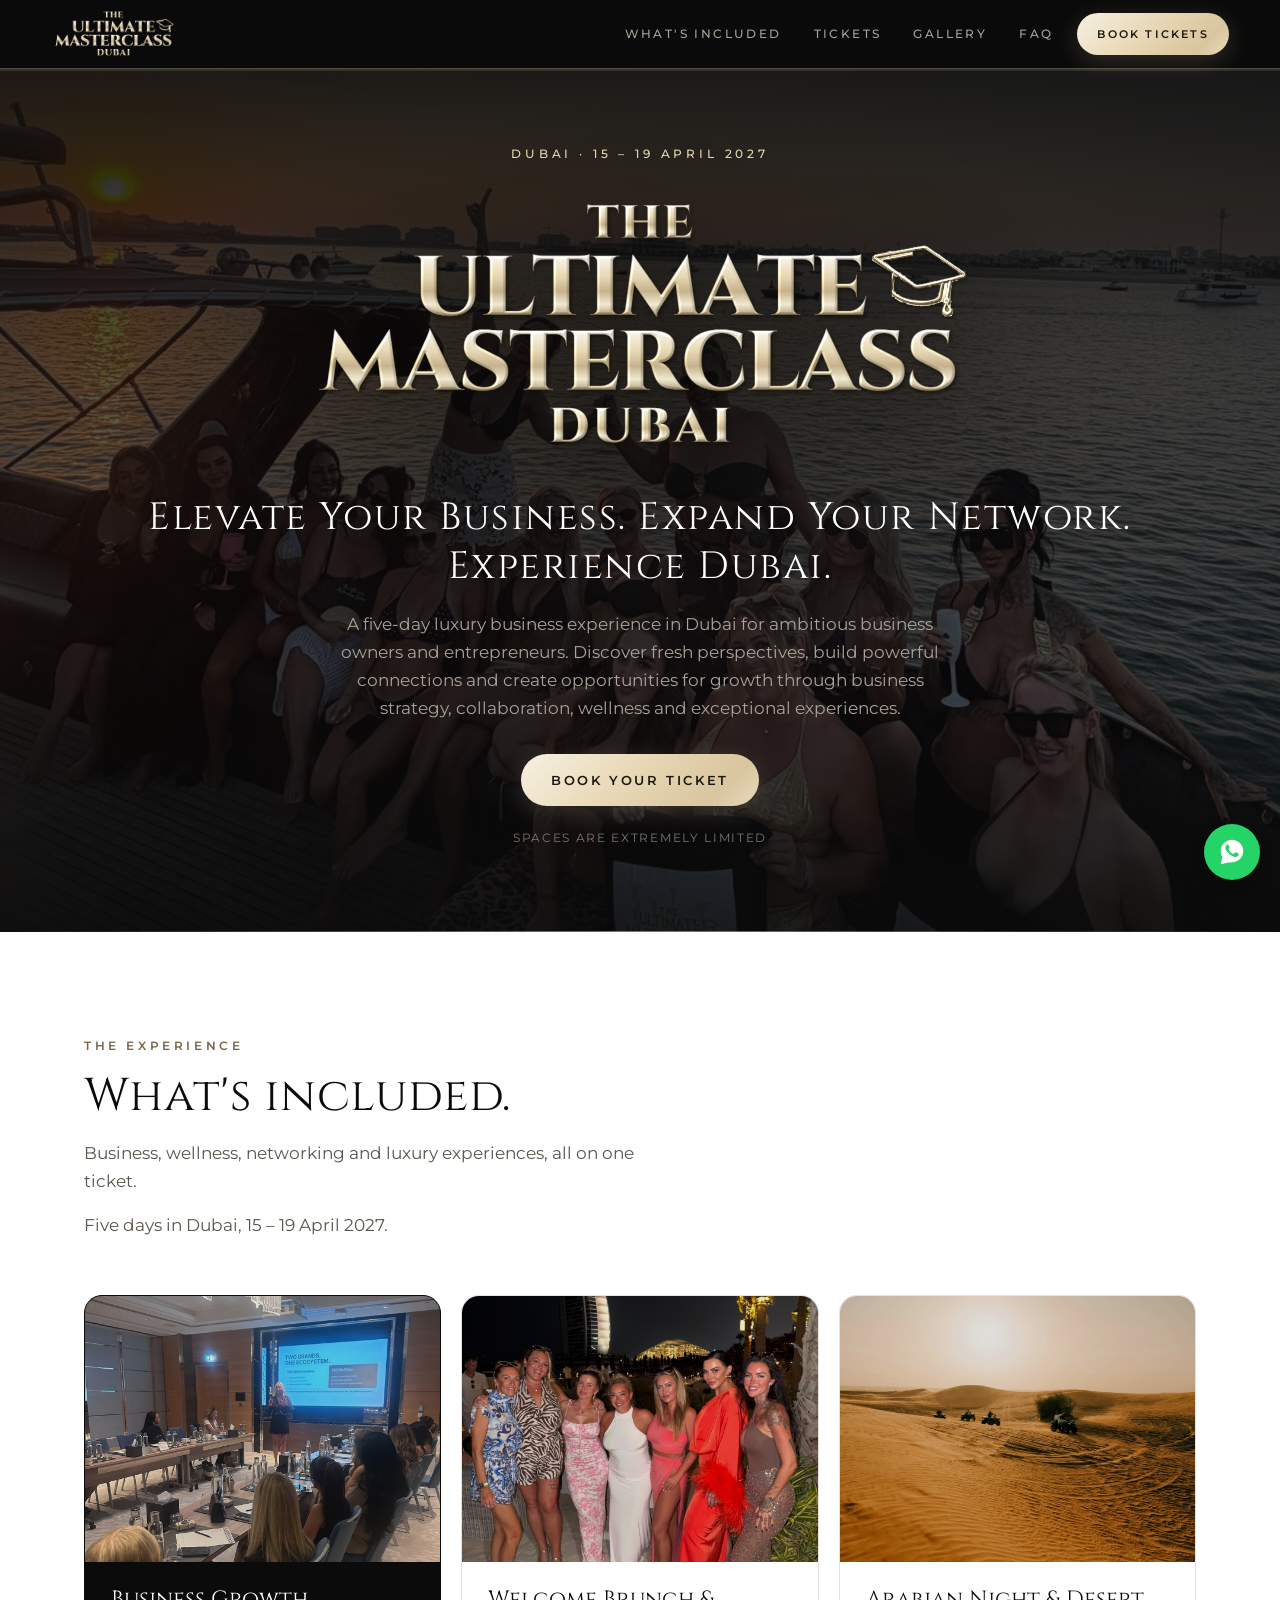
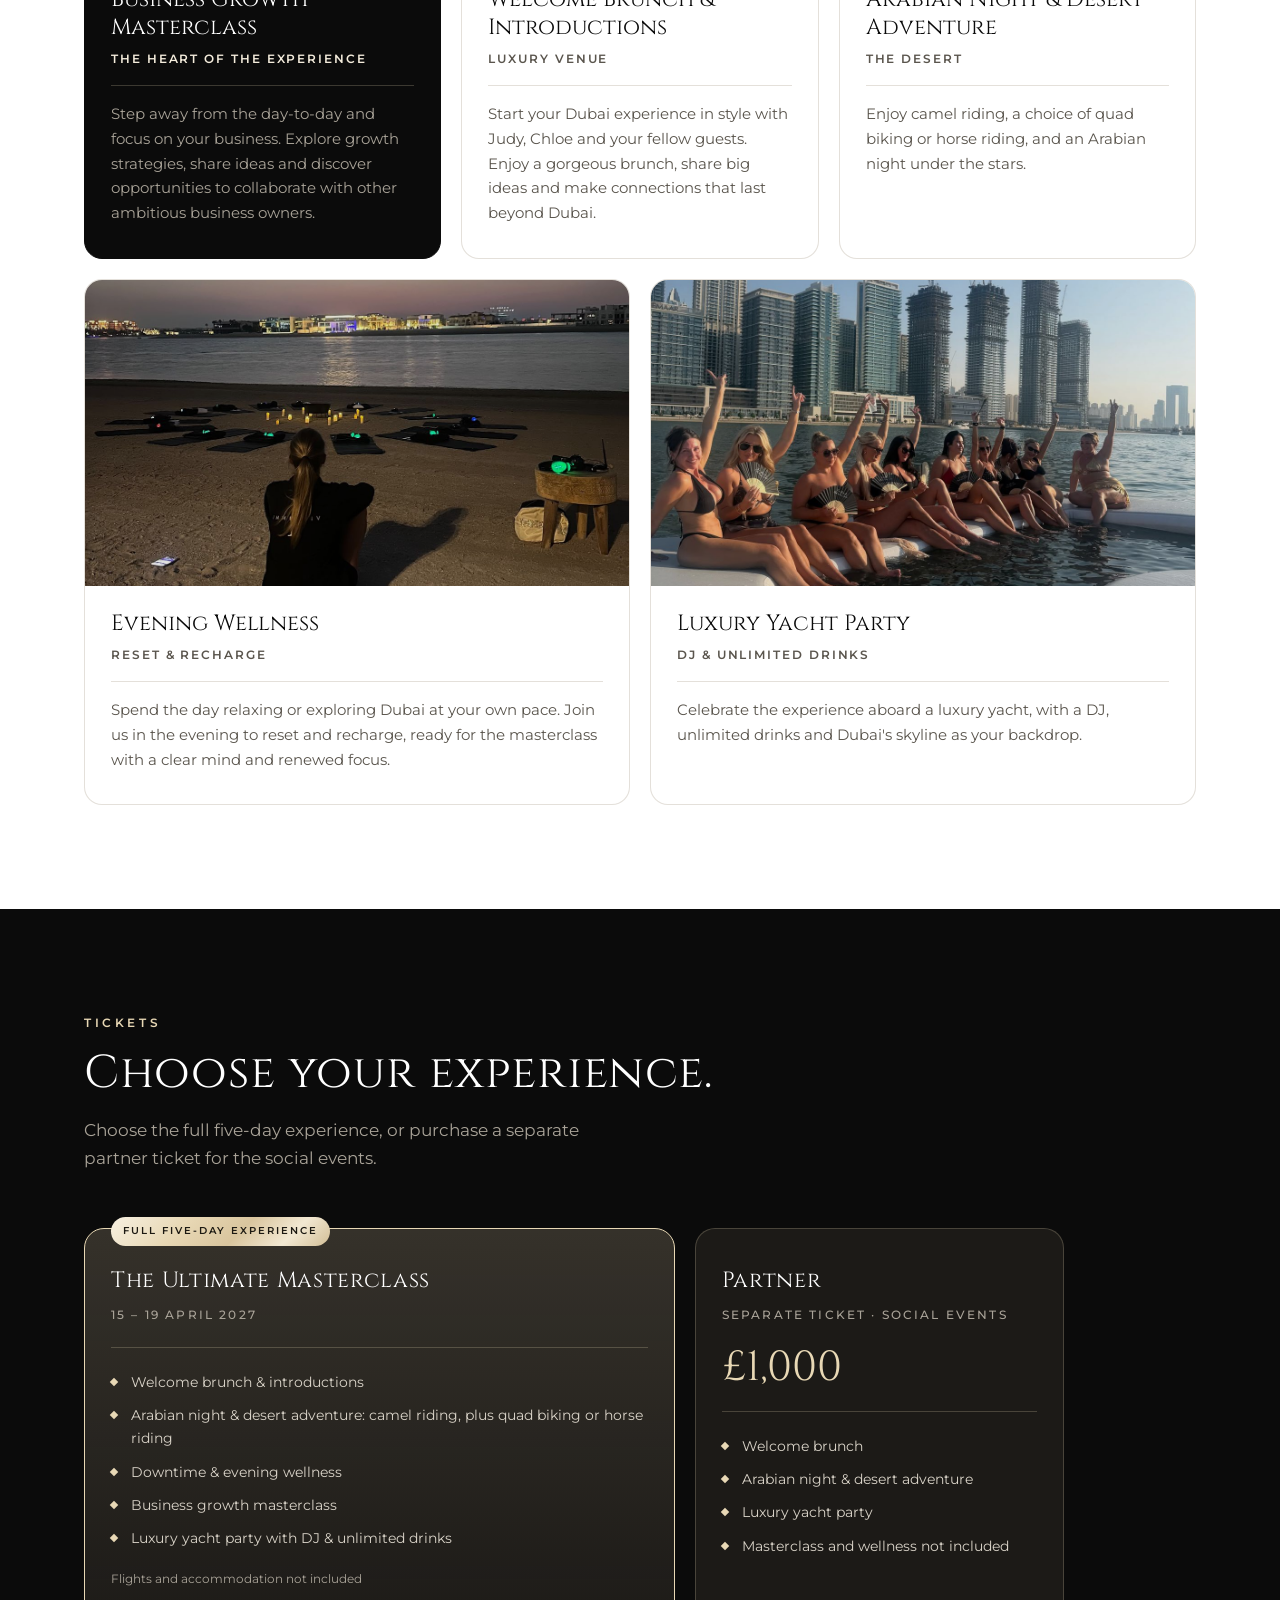
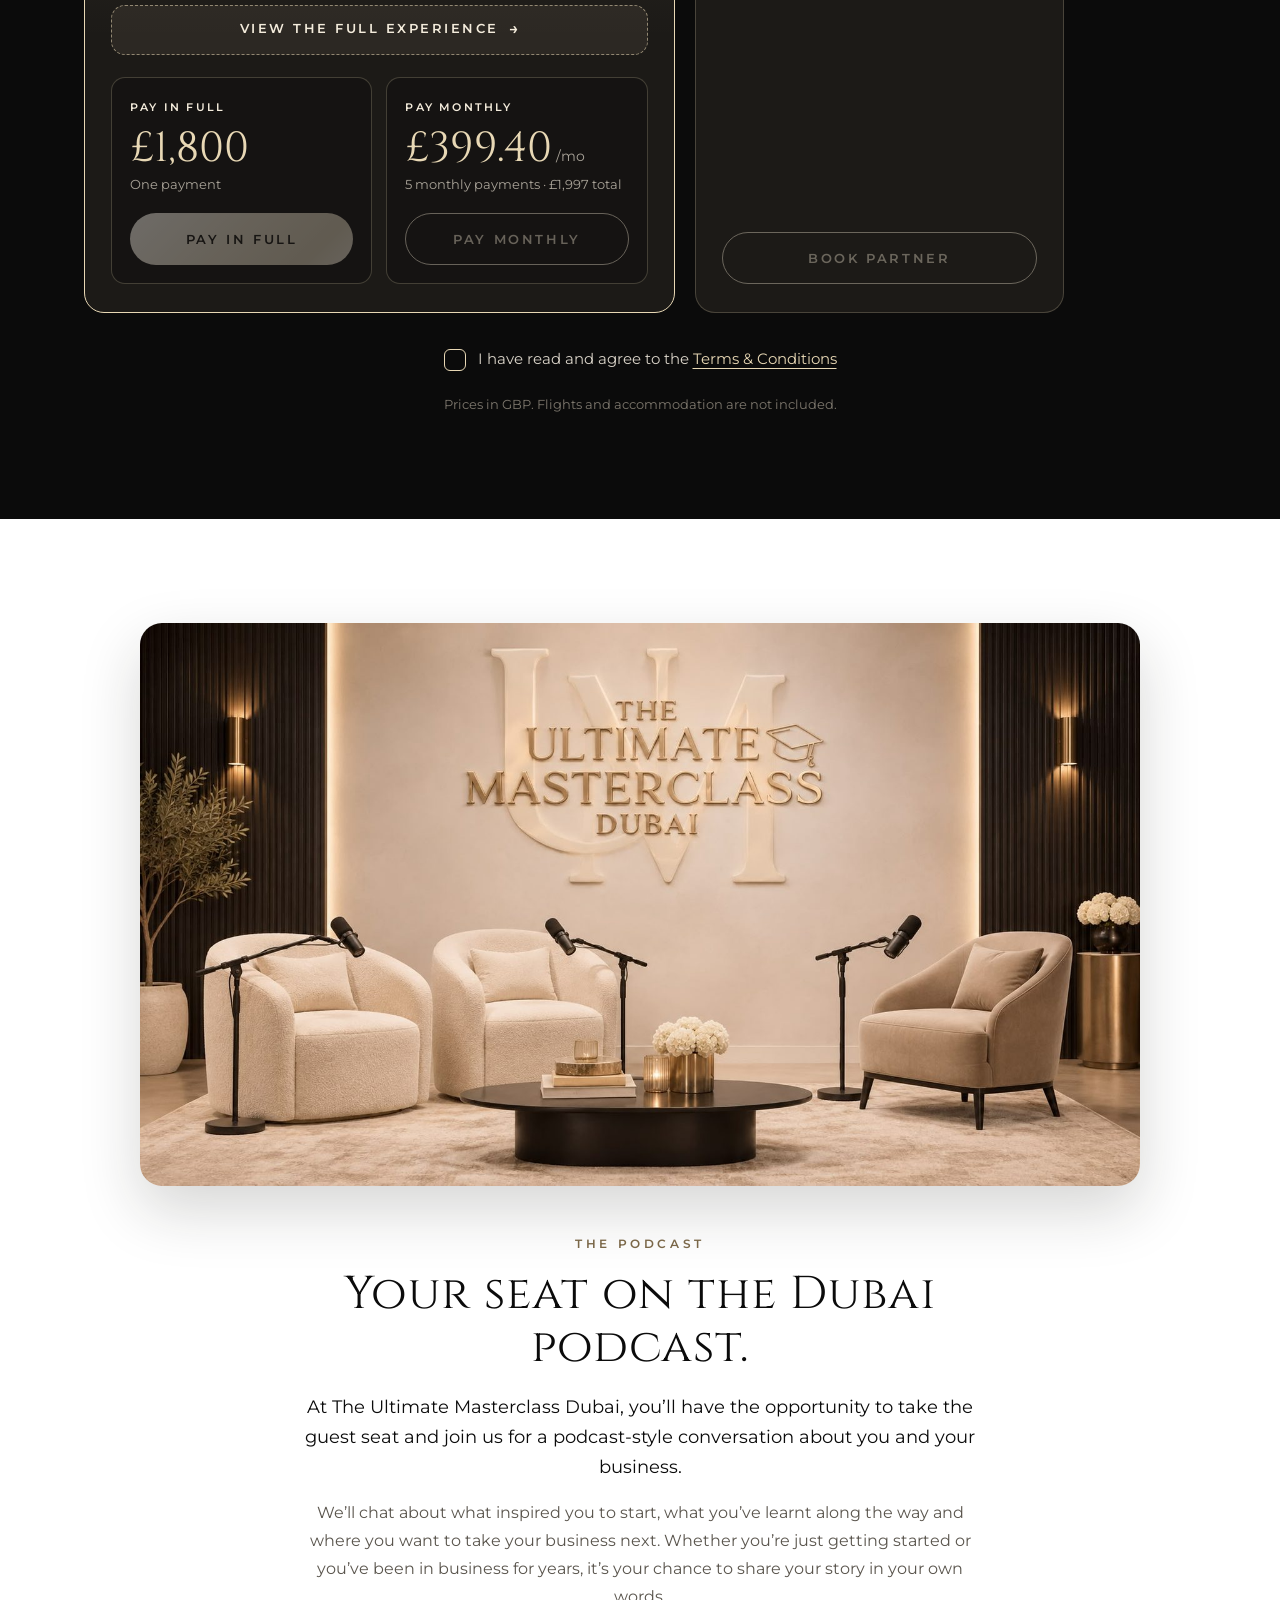
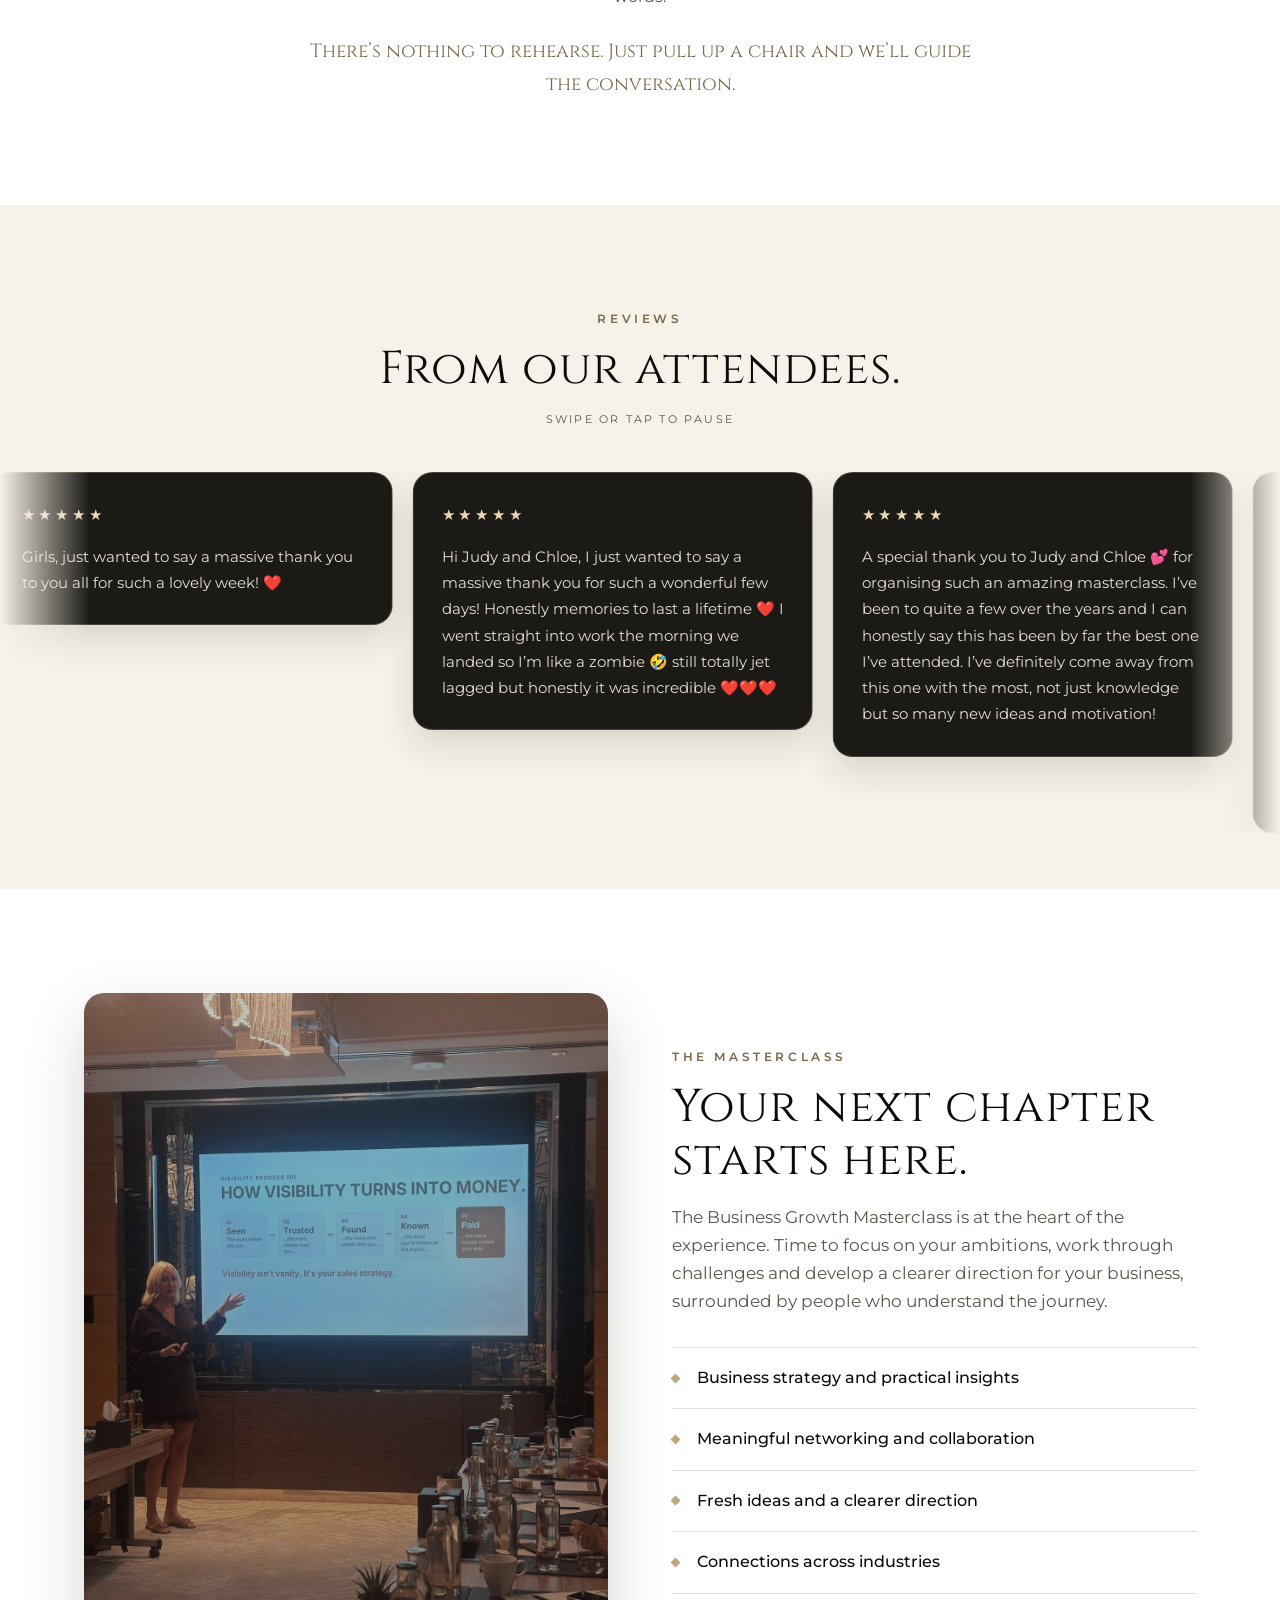
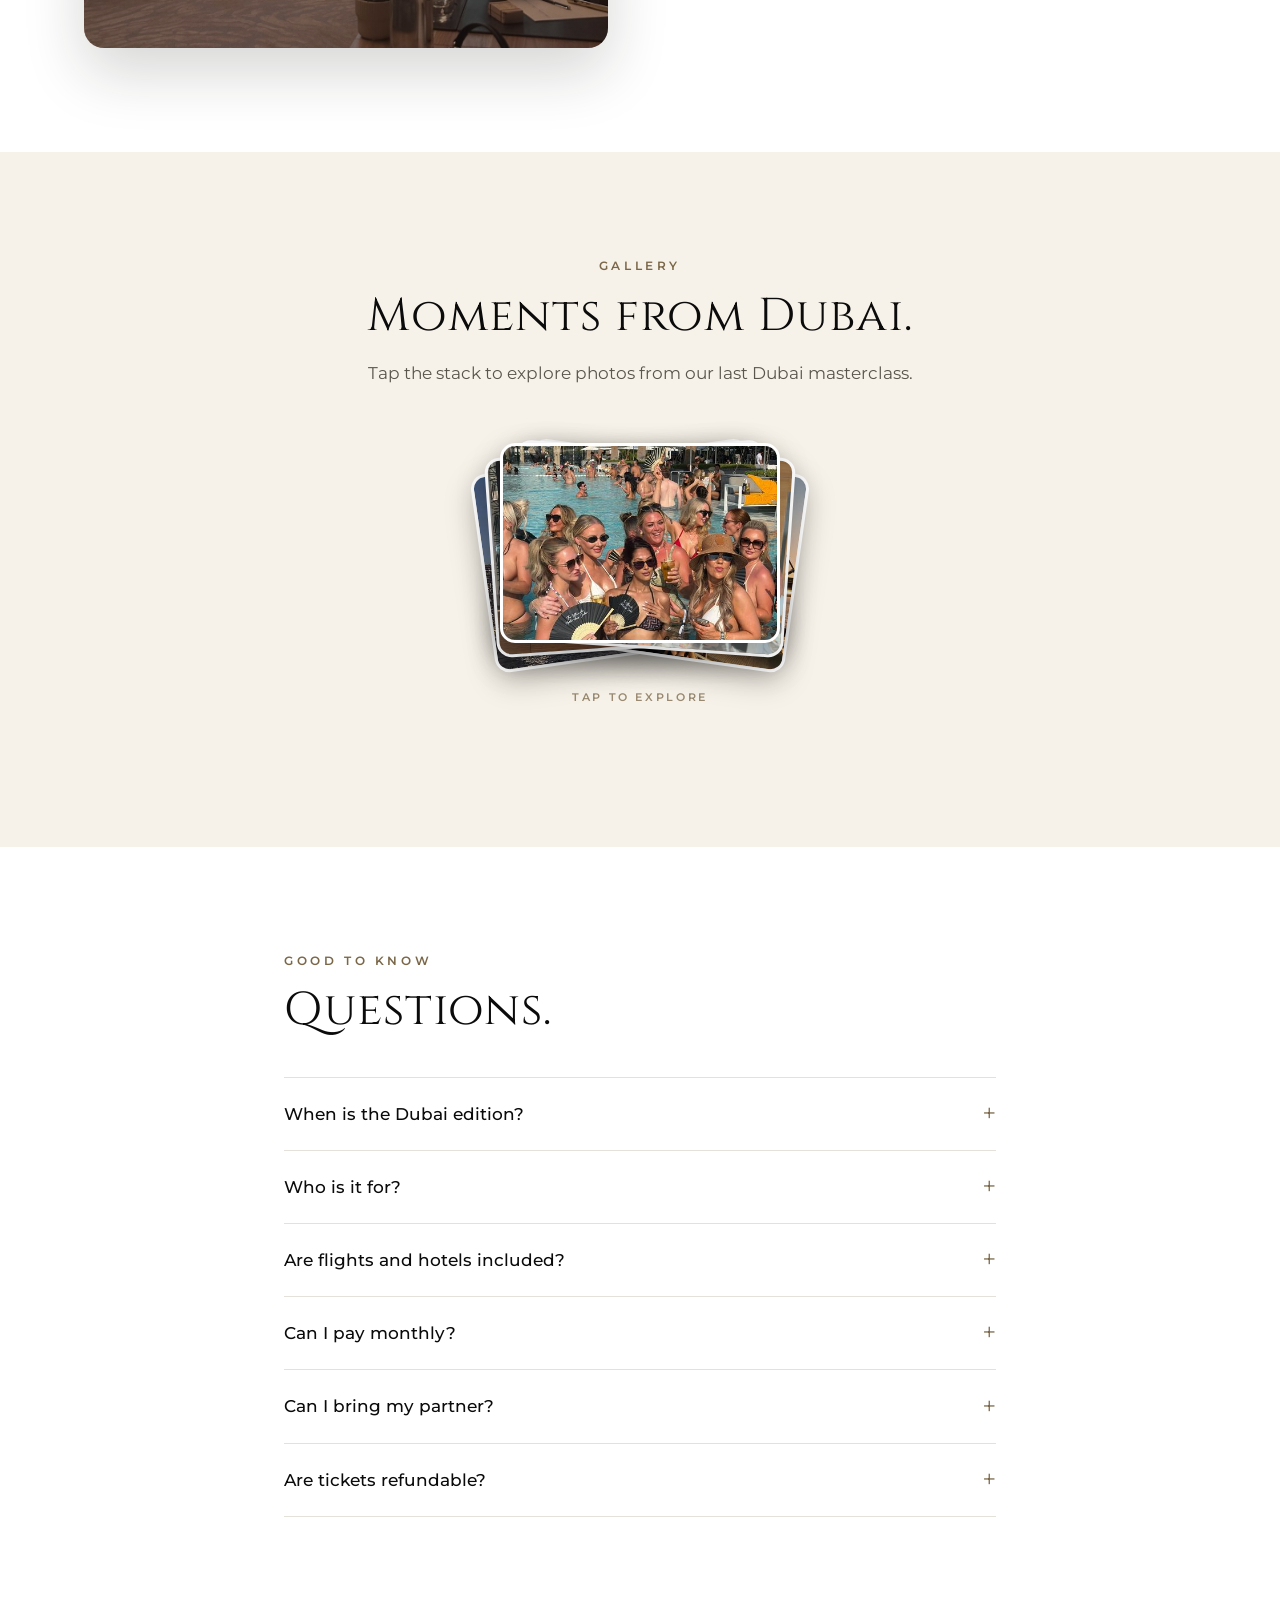
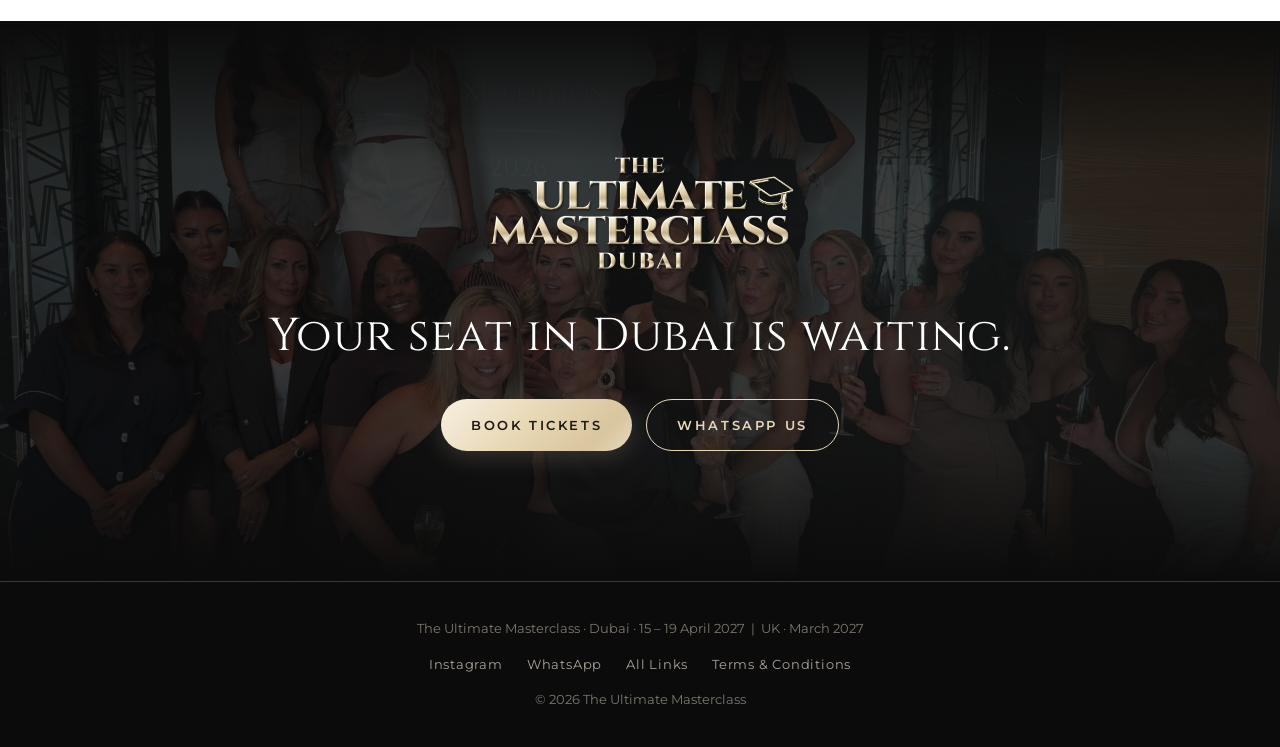
==== commit 49990926: "Add podcast section Co-Authored-By: Claude Opus 5.5 <noreply@anthropic.com> Claude-Session: https://" ====
--- a/index.html
+++ b/index.html
@@ -7,8 +7,8 @@
 <meta name="description" content="The Ultimate Masterclass returns to Dubai, 15 – 19 April 2027. A five-day luxury business experience for ambitious business owners and entrepreneurs, with business strategy, networking, wellness and exceptional experiences. Limited spaces.">
 <meta name="theme-color" content="#0B0B0B">
 
-<link rel="icon" type="image/png" href="assets/logo/logo-small.png?v=20261118192719">
-<link rel="apple-touch-icon" href="assets/logo/logo-small.png?v=20261118192719">
+<link rel="icon" type="image/png" href="assets/logo/logo-small.png?v=20261118195701">
+<link rel="apple-touch-icon" href="assets/logo/logo-small.png?v=20261118195701">
 
 <meta property="og:type" content="website">
 <meta property="og:title" content="The Ultimate Masterclass Dubai | 15 – 19 April 2027">
@@ -17,13 +17,13 @@
 <meta property="og:site_name" content="The Ultimate Masterclass">
 <meta name="twitter:card" content="summary_large_image">
 
-<link rel="preload" as="image" href="assets/logo/logo-text.webp?v=20261118192719" type="image/webp">
-<link rel="preload" as="image" href="assets/images/yacht-sunset.jpg?v=20261118192719">
+<link rel="preload" as="image" href="assets/logo/logo-text.webp?v=20261118195701" type="image/webp">
+<link rel="preload" as="image" href="assets/images/yacht-sunset.jpg?v=20261118195701">
 <script>
 /* Version check: GitHub Pages caches this page for ~10 min. If the live site has a
    newer version than the one loaded, reload once to pick it up (see tools/bump_version.py). */
 (function () {
-  var SITE_VERSION = "20261118192719";
+  var SITE_VERSION = "20261118195701";
   if (location.protocol === 'file:' || !window.fetch) return;
   fetch('version.json?t=' + Date.now(), { cache: 'no-store' })
     .then(function (r) { return r.ok ? r.json() : null; })
@@ -39,13 +39,13 @@
 <link rel="preconnect" href="https://fonts.googleapis.com">
 <link rel="preconnect" href="https://fonts.gstatic.com" crossorigin>
 <link rel="stylesheet" href="https://fonts.googleapis.com/css2?family=Cinzel:wght@400;500&family=Montserrat:wght@400;500;600&display=swap">
-<link rel="stylesheet" href="styles.css?v=20261118192719">
+<link rel="stylesheet" href="styles.css?v=20261118195701">
 </head>
 <body>
 
 <header class="nav">
   <div class="wrap nav-in">
-    <a href="#top" class="nav-mark" aria-label="The Ultimate Masterclass, back to top"><picture><source srcset="assets/logo/logo-text.webp?v=20261118192719" type="image/webp"><img src="assets/logo/logo-text.png?v=20261118192719" alt="" width="2400" height="959"></picture></a>
+    <a href="#top" class="nav-mark" aria-label="The Ultimate Masterclass, back to top"><picture><source srcset="assets/logo/logo-text.webp?v=20261118195701" type="image/webp"><img src="assets/logo/logo-text.png?v=20261118195701" alt="" width="2400" height="959"></picture></a>
     <nav class="nav-links" aria-label="Sections">
       <a href="#days">What's Included</a>
       <a href="#tickets">Tickets</a>
@@ -64,8 +64,8 @@
     <div class="wrap hero-in">
       <p class="eyebrow">Dubai · 15 – 19 April 2027</p>
       <picture>
-        <source srcset="assets/logo/logo-text.webp?v=20261118192719" type="image/webp">
-        <img class="hero-logo" src="assets/logo/logo-text.png?v=20261118192719" alt="The Ultimate Masterclass Dubai" width="2400" height="959">
+        <source srcset="assets/logo/logo-text.webp?v=20261118195701" type="image/webp">
+        <img class="hero-logo" src="assets/logo/logo-text.png?v=20261118195701" alt="The Ultimate Masterclass Dubai" width="2400" height="959">
       </picture>
       <h1>Elevate Your Business. Expand Your Network.<br>Experience Dubai.</h1>
       <p class="lead">A five-day luxury business experience in Dubai for ambitious business owners and entrepreneurs. Discover fresh perspectives, build powerful connections and create opportunities for growth through business strategy, collaboration, wellness and exceptional experiences.</p>
@@ -86,31 +86,31 @@
 
       <ol class="days">
         <li class="day day-key">
-          <img class="day-img" src="assets/images/masterclass-session.jpg?v=20261118192719" alt="A speaker presenting to guests during the Business Growth Masterclass" loading="lazy" width="1200" height="1600" style="object-position:center 40%">
+          <img class="day-img" src="assets/images/masterclass-session.jpg?v=20261118195701" alt="A speaker presenting to guests during the Business Growth Masterclass" loading="lazy" width="1200" height="1600" style="object-position:center 40%">
           <h3>Business Growth Masterclass</h3>
           <p class="day-where">The heart of the experience</p>
           <p>Step away from the day-to-day and focus on your business. Explore growth strategies, share ideas and discover opportunities to collaborate with other ambitious business owners.</p>
         </li>
         <li class="day">
-          <img class="day-img" src="assets/images/beach-night.jpg?v=20261118192719" alt="Guests together at a beach club in Dubai at night" loading="lazy" width="1200" height="1600">
+          <img class="day-img" src="assets/images/beach-night.jpg?v=20261118195701" alt="Guests together at a beach club in Dubai at night" loading="lazy" width="1200" height="1600">
           <h3>Welcome Brunch &amp; Introductions</h3>
           <p class="day-where">Luxury venue</p>
           <p>Start your Dubai experience in style with Judy, Chloe and your fellow guests. Enjoy a gorgeous brunch, share big ideas and make connections that last beyond Dubai.</p>
         </li>
         <li class="day">
-          <img class="day-img" src="assets/images/arabian-night.jpg?v=20261118192719" alt="Quad bikes riding across the golden dunes of the Dubai desert" loading="lazy" width="1400" height="933"><!-- Photo: Mulberry Digital, Unsplash -->
+          <img class="day-img" src="assets/images/arabian-night.jpg?v=20261118195701" alt="Quad bikes riding across the golden dunes of the Dubai desert" loading="lazy" width="1400" height="933"><!-- Photo: Mulberry Digital, Unsplash -->
           <h3>Arabian Night &amp; Desert Adventure</h3>
           <p class="day-where">The desert</p>
           <p>Enjoy camel riding, a choice of quad biking or horse riding, and an Arabian night under the stars.</p>
         </li>
         <li class="day">
-          <img class="day-img" src="assets/images/evening-wellness.jpg?v=20261118192719" alt="A guest sitting on the beach at dusk beside mats and candles set out for the evening wellness session" loading="lazy" width="1200" height="1600" style="object-position:center 62%">
+          <img class="day-img" src="assets/images/evening-wellness.jpg?v=20261118195701" alt="A guest sitting on the beach at dusk beside mats and candles set out for the evening wellness session" loading="lazy" width="1200" height="1600" style="object-position:center 62%">
           <h3>Evening Wellness</h3>
           <p class="day-where">Reset &amp; recharge</p>
           <p>Spend the day relaxing or exploring Dubai at your own pace. Join us in the evening to reset and recharge, ready for the masterclass with a clear mind and renewed focus.</p>
         </li>
         <li class="day">
-          <img class="day-img" src="assets/images/yacht-deck.jpg?v=20261118192719" alt="Guests relaxing on the yacht deck with the Dubai skyline behind" loading="lazy" width="1200" height="1600" style="object-position:center 56%">
+          <img class="day-img" src="assets/images/yacht-deck.jpg?v=20261118195701" alt="Guests relaxing on the yacht deck with the Dubai skyline behind" loading="lazy" width="1200" height="1600" style="object-position:center 56%">
           <h3>Luxury Yacht Party</h3>
           <p class="day-where">DJ &amp; unlimited drinks</p>
           <p>Celebrate the experience aboard a luxury yacht, with a DJ, unlimited drinks and Dubai's skyline as your backdrop.</p>
@@ -180,6 +180,22 @@
     </div>
   </section>
 
+  <!-- PODCAST -->
+  <section class="sec light podcast" id="podcast">
+    <div class="wrap">
+      <figure class="pod-img">
+        <img src="assets/images/podcast.jpg?v=20261118195701" alt="The Ultimate Masterclass Dubai podcast set, with three armchairs and microphones in front of the gold logo" loading="lazy" width="1600" height="900">
+      </figure>
+      <div class="pod-text">
+        <p class="label">The Podcast</p>
+        <h2>Your seat on the Dubai podcast.</h2>
+        <p class="pod-lead">At The Ultimate Masterclass Dubai, you’ll have the opportunity to take the guest seat and join us for a podcast-style conversation about you and your business.</p>
+        <p>We’ll chat about what inspired you to start, what you’ve learnt along the way and where you want to take your business next. Whether you’re just getting started or you’ve been in business for years, it’s your chance to share your story in your own words.</p>
+        <p class="pod-note">There’s nothing to rehearse. Just pull up a chair and we’ll guide the conversation.</p>
+      </div>
+    </div>
+  </section>
+
   <!-- TESTIMONIALS: add one <figure class="quote"> per review -->
   <section class="sec champ reviews" id="reviews">
     <div class="wrap">
@@ -233,7 +249,7 @@
   <section class="sec light">
     <div class="wrap split">
       <figure class="split-img">
-        <img src="assets/images/masterclass-next-chapter-alt.jpg?v=20261118192719" alt="A speaker presenting &quot;How visibility turns into money&quot; at the masterclass" loading="lazy" width="1200" height="1600">
+        <img src="assets/images/masterclass-next-chapter-alt.jpg?v=20261118195701" alt="A speaker presenting &quot;How visibility turns into money&quot; at the masterclass" loading="lazy" width="1200" height="1600">
       </figure>
       <div>
         <p class="label">The Masterclass</p>
@@ -310,7 +326,7 @@
   <section class="close">
     <div class="close-bg" aria-hidden="true"></div>
     <div class="wrap close-in">
-      <picture><source srcset="assets/logo/logo-text.webp?v=20261118192719" type="image/webp"><img src="assets/logo/logo-text.png?v=20261118192719" alt="" class="close-mark" width="2400" height="959"></picture>
+      <picture><source srcset="assets/logo/logo-text.webp?v=20261118195701" type="image/webp"><img src="assets/logo/logo-text.png?v=20261118195701" alt="" class="close-mark" width="2400" height="959"></picture>
       <h2>Your seat in Dubai is waiting.</h2>
       <div class="cta">
         <a href="#tickets" class="btn btn-gold">Book Tickets</a>
@@ -353,10 +369,10 @@
   </div>
 </dialog>
 
-<script src="scrollbar.js?v=20261118192719" defer></script>
-<script src="reviews.js?v=20261118192719" defer></script>
-<script src="whatsapp.js?v=20261118192719" defer></script>
-<script src="gallery.js?v=20261118192719" defer></script>
+<script src="scrollbar.js?v=20261118195701" defer></script>
+<script src="reviews.js?v=20261118195701" defer></script>
+<script src="whatsapp.js?v=20261118195701" defer></script>
+<script src="gallery.js?v=20261118195701" defer></script>
 <script>
 /* Whole full-experience card opens the details page (buttons, links and the checkbox keep their own behaviour). */
 (function(){
@@ -368,6 +384,6 @@
   });
 })();
 </script>
-<script src="payments.js?v=20261118192719" defer></script>
+<script src="payments.js?v=20261118195701" defer></script>
 </body>
 </html>
--- a/styles.css
+++ b/styles.css
@@ -210,6 +210,16 @@
 .tk-badge{position:absolute;top:-12px;left:26px;background:var(--metal);color:#1c1912;font-size:10px;font-weight:600;letter-spacing:.2em;text-transform:uppercase;padding:6px 12px;border-radius:999px}
 
 .tk-excl{margin:-12px 0 22px;font-size:12px;color:var(--muted-dark)}
+
+/* Podcast */
+.pod-img{max-width:1000px;margin:0 auto;border-radius:22px;overflow:hidden;box-shadow:0 24px 60px rgba(28,26,23,.18)}
+.pod-img img{width:100%;aspect-ratio:16/9;object-fit:cover}
+.pod-text{max-width:680px;margin:48px auto 0;text-align:center}
+.pod-text h2{margin-top:14px}
+.pod-lead{margin-top:20px;font-size:18px;line-height:1.65;color:var(--black)}
+.pod-text p:not(.label):not(.pod-lead){margin-top:16px;font-size:16px;line-height:1.75;color:var(--muted-light)}
+.pod-text .pod-note{margin-top:24px!important;font-family:var(--serif);font-size:19px!important;color:var(--gold-deep)!important}
+@media (max-width:560px){.pod-img{border-radius:16px}.pod-text{margin-top:32px}.pod-lead{font-size:16.5px}}
 
 /* Testimonials: slow marquee (see reviews.js) */
 .reviews .label,.reviews h2{text-align:center}
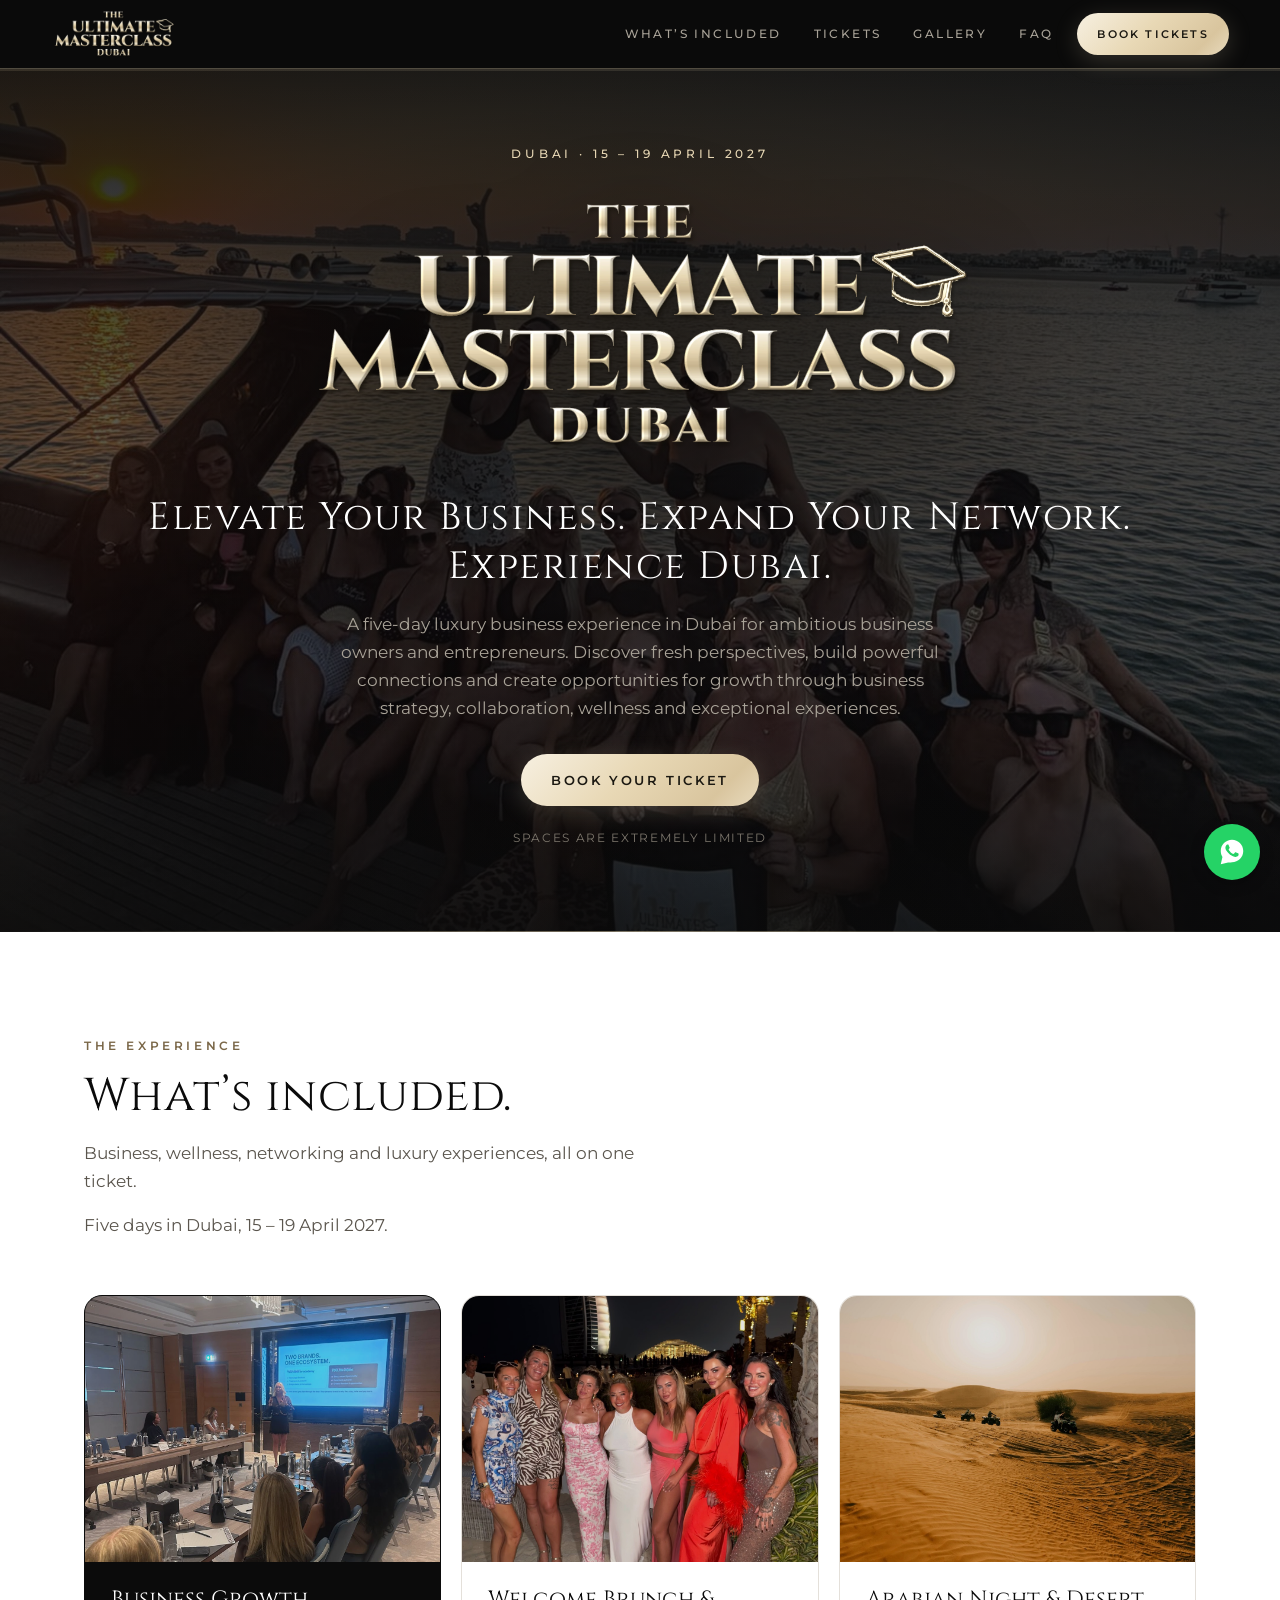
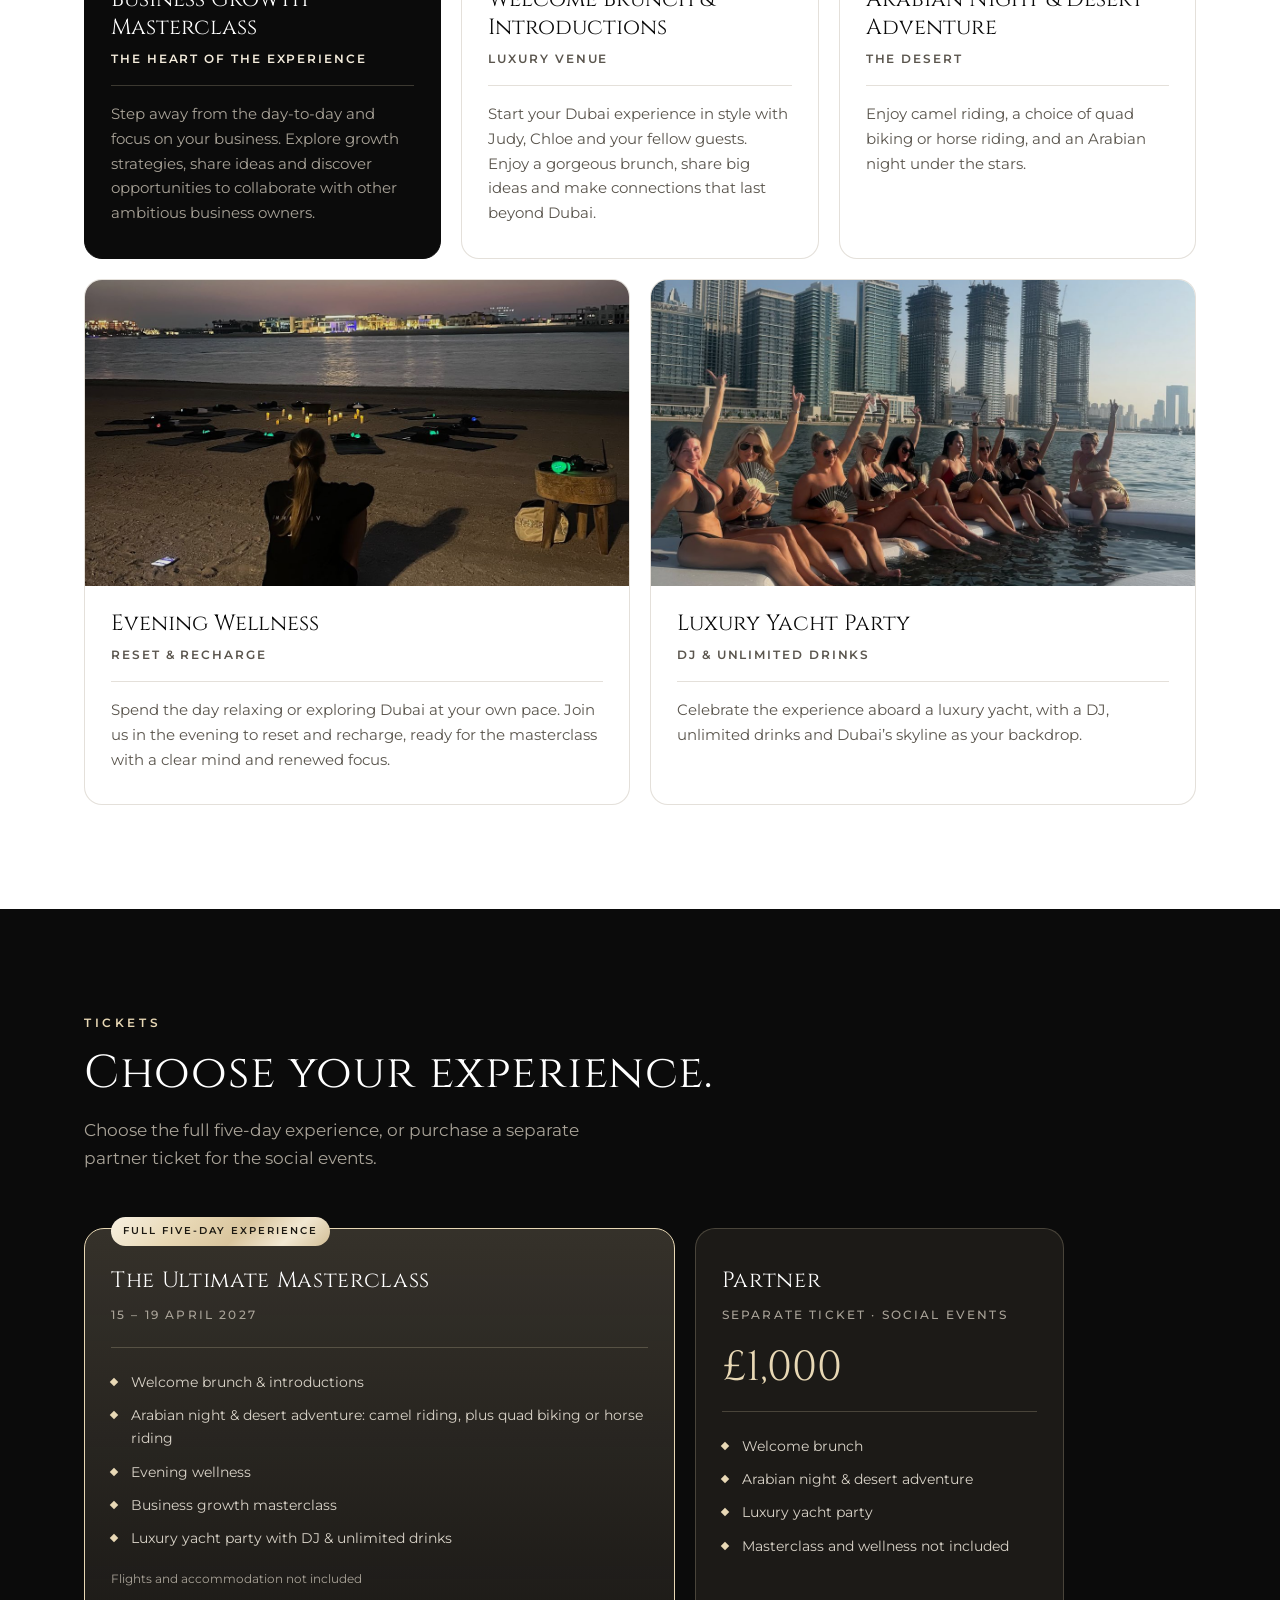
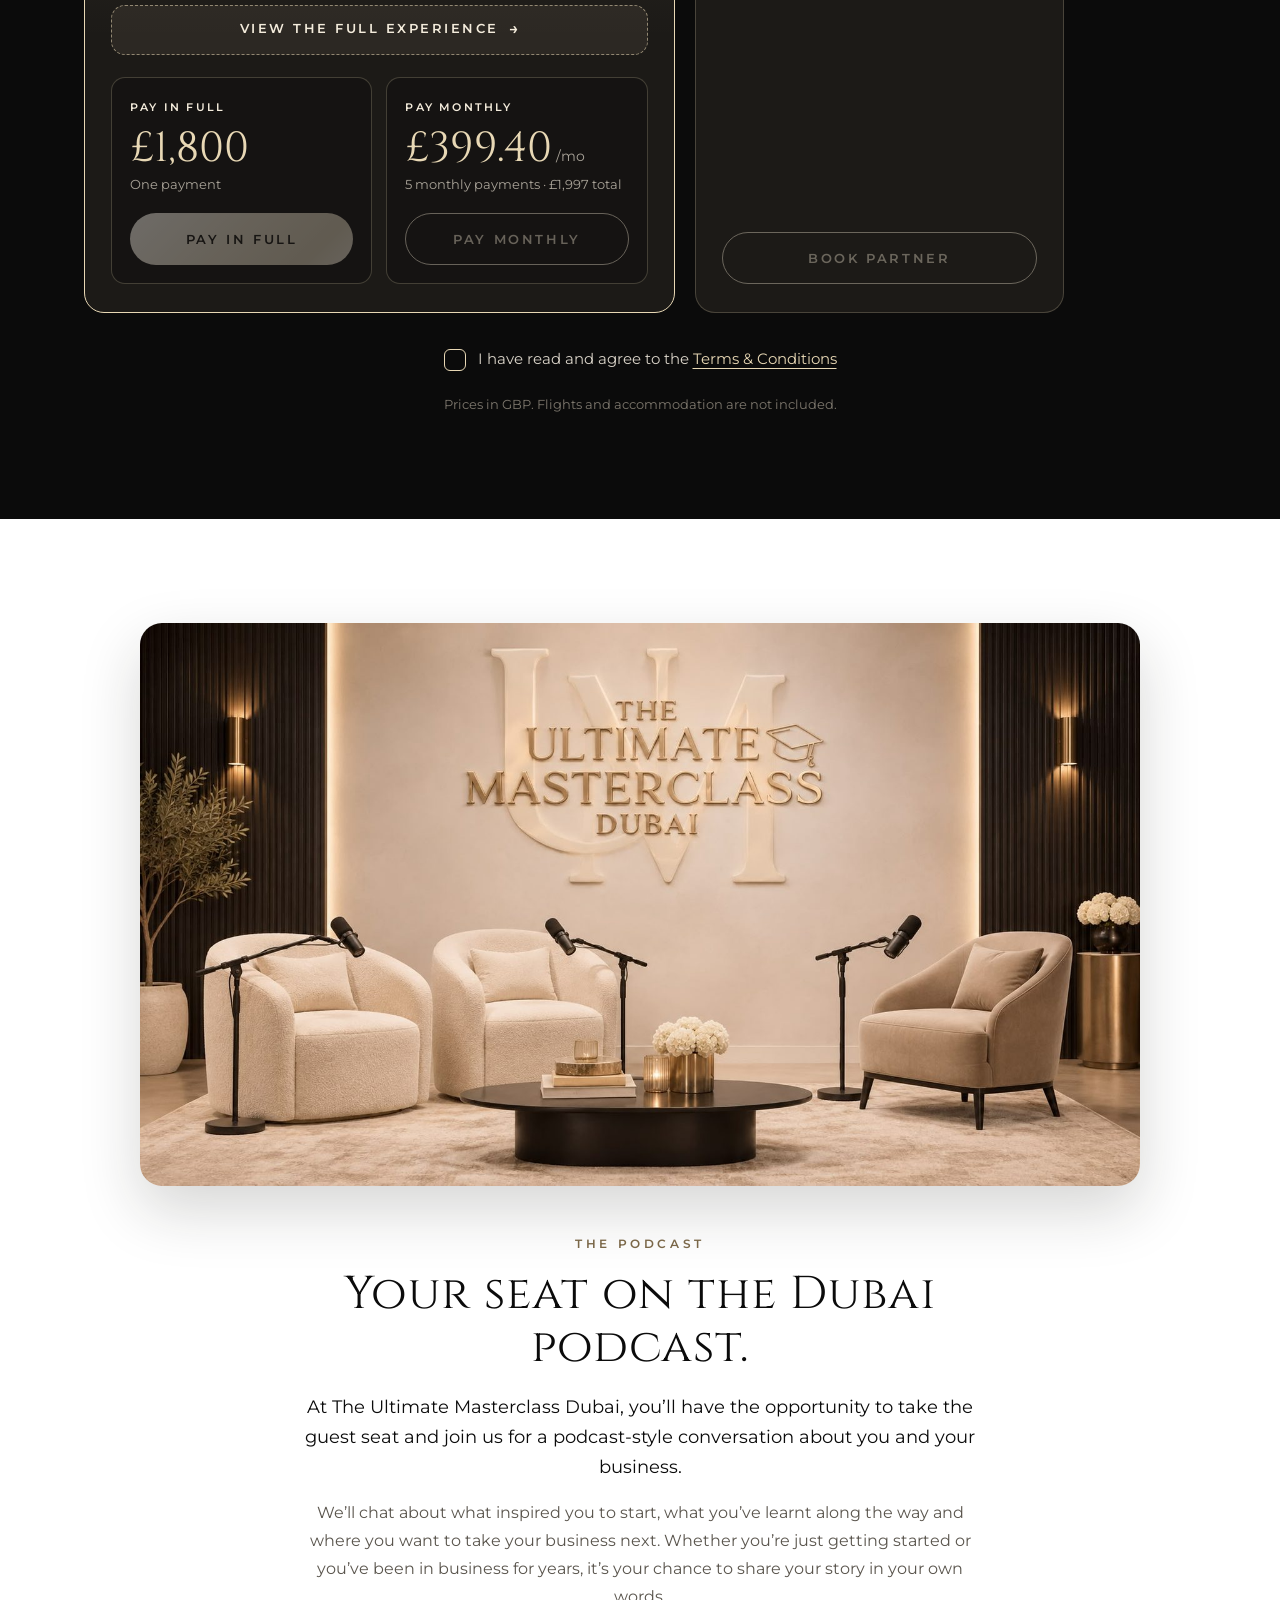
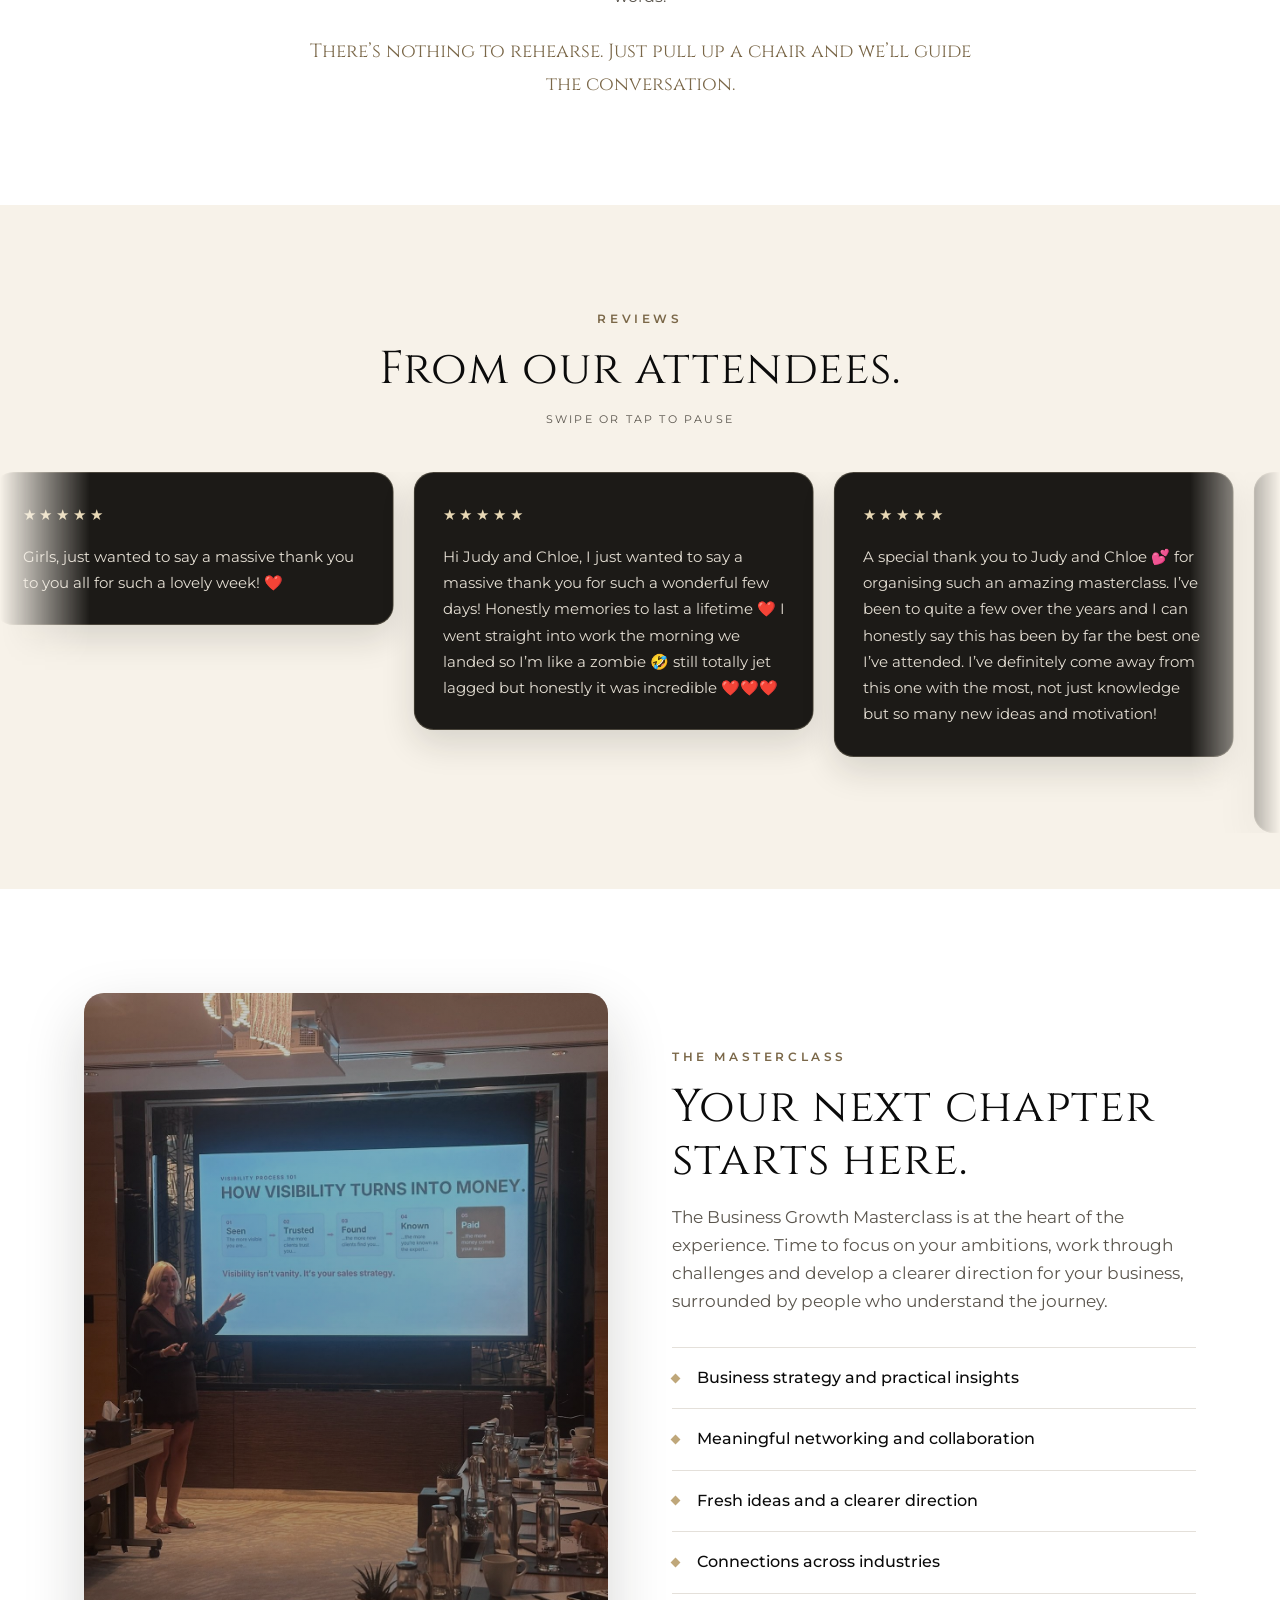
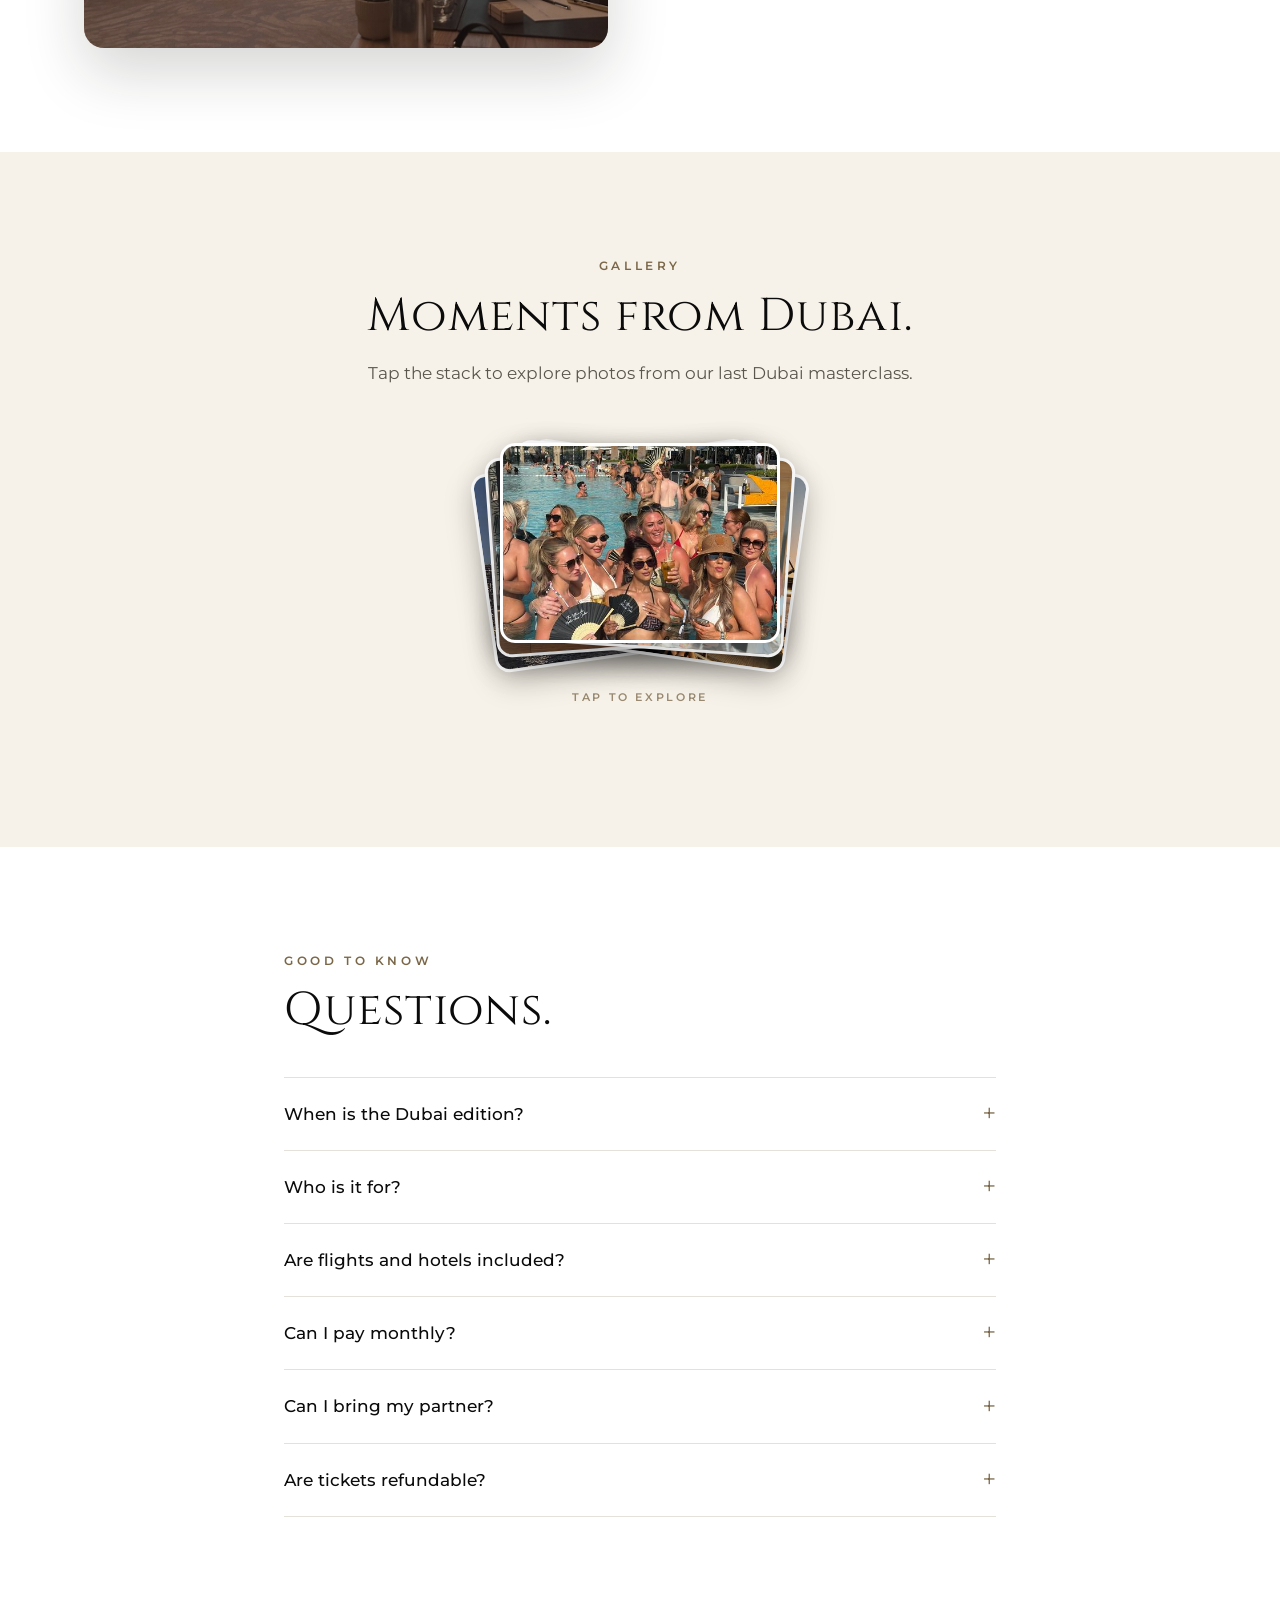
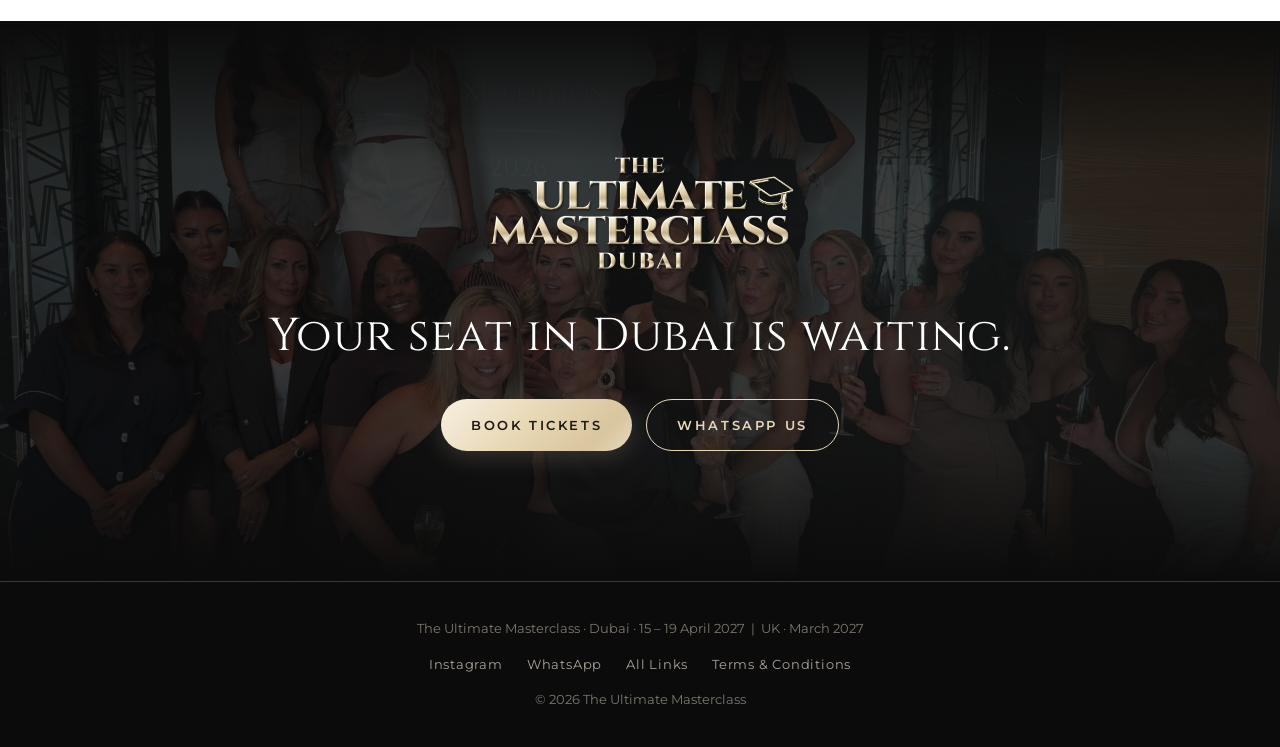
==== commit 46a00354: "Consistent curly apostrophes; 'Evening wellness' in ticket list Co-Authored-By: Claude Opus 5.5 <nor" ====
--- a/index.html
+++ b/index.html
@@ -7,8 +7,8 @@
 <meta name="description" content="The Ultimate Masterclass returns to Dubai, 15 – 19 April 2027. A five-day luxury business experience for ambitious business owners and entrepreneurs, with business strategy, networking, wellness and exceptional experiences. Limited spaces.">
 <meta name="theme-color" content="#0B0B0B">
 
-<link rel="icon" type="image/png" href="assets/logo/logo-small.png?v=20261118195701">
-<link rel="apple-touch-icon" href="assets/logo/logo-small.png?v=20261118195701">
+<link rel="icon" type="image/png" href="assets/logo/logo-small.png?v=20261118200250">
+<link rel="apple-touch-icon" href="assets/logo/logo-small.png?v=20261118200250">
 
 <meta property="og:type" content="website">
 <meta property="og:title" content="The Ultimate Masterclass Dubai | 15 – 19 April 2027">
@@ -17,13 +17,13 @@
 <meta property="og:site_name" content="The Ultimate Masterclass">
 <meta name="twitter:card" content="summary_large_image">
 
-<link rel="preload" as="image" href="assets/logo/logo-text.webp?v=20261118195701" type="image/webp">
-<link rel="preload" as="image" href="assets/images/yacht-sunset.jpg?v=20261118195701">
+<link rel="preload" as="image" href="assets/logo/logo-text.webp?v=20261118200250" type="image/webp">
+<link rel="preload" as="image" href="assets/images/yacht-sunset.jpg?v=20261118200250">
 <script>
 /* Version check: GitHub Pages caches this page for ~10 min. If the live site has a
    newer version than the one loaded, reload once to pick it up (see tools/bump_version.py). */
 (function () {
-  var SITE_VERSION = "20261118195701";
+  var SITE_VERSION = "20261118200250";
   if (location.protocol === 'file:' || !window.fetch) return;
   fetch('version.json?t=' + Date.now(), { cache: 'no-store' })
     .then(function (r) { return r.ok ? r.json() : null; })
@@ -39,15 +39,15 @@
 <link rel="preconnect" href="https://fonts.googleapis.com">
 <link rel="preconnect" href="https://fonts.gstatic.com" crossorigin>
 <link rel="stylesheet" href="https://fonts.googleapis.com/css2?family=Cinzel:wght@400;500&family=Montserrat:wght@400;500;600&display=swap">
-<link rel="stylesheet" href="styles.css?v=20261118195701">
+<link rel="stylesheet" href="styles.css?v=20261118200250">
 </head>
 <body>
 
 <header class="nav">
   <div class="wrap nav-in">
-    <a href="#top" class="nav-mark" aria-label="The Ultimate Masterclass, back to top"><picture><source srcset="assets/logo/logo-text.webp?v=20261118195701" type="image/webp"><img src="assets/logo/logo-text.png?v=20261118195701" alt="" width="2400" height="959"></picture></a>
+    <a href="#top" class="nav-mark" aria-label="The Ultimate Masterclass, back to top"><picture><source srcset="assets/logo/logo-text.webp?v=20261118200250" type="image/webp"><img src="assets/logo/logo-text.png?v=20261118200250" alt="" width="2400" height="959"></picture></a>
     <nav class="nav-links" aria-label="Sections">
-      <a href="#days">What's Included</a>
+      <a href="#days">What’s Included</a>
       <a href="#tickets">Tickets</a>
       <a href="#gallery">Gallery</a>
       <a href="#faq">FAQ</a>
@@ -64,8 +64,8 @@
     <div class="wrap hero-in">
       <p class="eyebrow">Dubai · 15 – 19 April 2027</p>
       <picture>
-        <source srcset="assets/logo/logo-text.webp?v=20261118195701" type="image/webp">
-        <img class="hero-logo" src="assets/logo/logo-text.png?v=20261118195701" alt="The Ultimate Masterclass Dubai" width="2400" height="959">
+        <source srcset="assets/logo/logo-text.webp?v=20261118200250" type="image/webp">
+        <img class="hero-logo" src="assets/logo/logo-text.png?v=20261118200250" alt="The Ultimate Masterclass Dubai" width="2400" height="959">
       </picture>
       <h1>Elevate Your Business. Expand Your Network.<br>Experience Dubai.</h1>
       <p class="lead">A five-day luxury business experience in Dubai for ambitious business owners and entrepreneurs. Discover fresh perspectives, build powerful connections and create opportunities for growth through business strategy, collaboration, wellness and exceptional experiences.</p>
@@ -80,40 +80,40 @@
   <section class="sec light" id="days">
     <div class="wrap">
       <p class="label">The Experience</p>
-      <h2>What's included.</h2>
+      <h2>What’s included.</h2>
       <p class="intro">Business, wellness, networking and luxury experiences, all on one ticket.</p>
       <p class="intro">Five days in Dubai, 15 – 19 April 2027.</p>
 
       <ol class="days">
         <li class="day day-key">
-          <img class="day-img" src="assets/images/masterclass-session.jpg?v=20261118195701" alt="A speaker presenting to guests during the Business Growth Masterclass" loading="lazy" width="1200" height="1600" style="object-position:center 40%">
+          <img class="day-img" src="assets/images/masterclass-session.jpg?v=20261118200250" alt="A speaker presenting to guests during the Business Growth Masterclass" loading="lazy" width="1200" height="1600" style="object-position:center 40%">
           <h3>Business Growth Masterclass</h3>
           <p class="day-where">The heart of the experience</p>
           <p>Step away from the day-to-day and focus on your business. Explore growth strategies, share ideas and discover opportunities to collaborate with other ambitious business owners.</p>
         </li>
         <li class="day">
-          <img class="day-img" src="assets/images/beach-night.jpg?v=20261118195701" alt="Guests together at a beach club in Dubai at night" loading="lazy" width="1200" height="1600">
+          <img class="day-img" src="assets/images/beach-night.jpg?v=20261118200250" alt="Guests together at a beach club in Dubai at night" loading="lazy" width="1200" height="1600">
           <h3>Welcome Brunch &amp; Introductions</h3>
           <p class="day-where">Luxury venue</p>
           <p>Start your Dubai experience in style with Judy, Chloe and your fellow guests. Enjoy a gorgeous brunch, share big ideas and make connections that last beyond Dubai.</p>
         </li>
         <li class="day">
-          <img class="day-img" src="assets/images/arabian-night.jpg?v=20261118195701" alt="Quad bikes riding across the golden dunes of the Dubai desert" loading="lazy" width="1400" height="933"><!-- Photo: Mulberry Digital, Unsplash -->
+          <img class="day-img" src="assets/images/arabian-night.jpg?v=20261118200250" alt="Quad bikes riding across the golden dunes of the Dubai desert" loading="lazy" width="1400" height="933"><!-- Photo: Mulberry Digital, Unsplash -->
           <h3>Arabian Night &amp; Desert Adventure</h3>
           <p class="day-where">The desert</p>
           <p>Enjoy camel riding, a choice of quad biking or horse riding, and an Arabian night under the stars.</p>
         </li>
         <li class="day">
-          <img class="day-img" src="assets/images/evening-wellness.jpg?v=20261118195701" alt="A guest sitting on the beach at dusk beside mats and candles set out for the evening wellness session" loading="lazy" width="1200" height="1600" style="object-position:center 62%">
+          <img class="day-img" src="assets/images/evening-wellness.jpg?v=20261118200250" alt="A guest sitting on the beach at dusk beside mats and candles set out for the evening wellness session" loading="lazy" width="1200" height="1600" style="object-position:center 62%">
           <h3>Evening Wellness</h3>
           <p class="day-where">Reset &amp; recharge</p>
           <p>Spend the day relaxing or exploring Dubai at your own pace. Join us in the evening to reset and recharge, ready for the masterclass with a clear mind and renewed focus.</p>
         </li>
         <li class="day">
-          <img class="day-img" src="assets/images/yacht-deck.jpg?v=20261118195701" alt="Guests relaxing on the yacht deck with the Dubai skyline behind" loading="lazy" width="1200" height="1600" style="object-position:center 56%">
+          <img class="day-img" src="assets/images/yacht-deck.jpg?v=20261118200250" alt="Guests relaxing on the yacht deck with the Dubai skyline behind" loading="lazy" width="1200" height="1600" style="object-position:center 56%">
           <h3>Luxury Yacht Party</h3>
           <p class="day-where">DJ &amp; unlimited drinks</p>
-          <p>Celebrate the experience aboard a luxury yacht, with a DJ, unlimited drinks and Dubai's skyline as your backdrop.</p>
+          <p>Celebrate the experience aboard a luxury yacht, with a DJ, unlimited drinks and Dubai’s skyline as your backdrop.</p>
         </li>
       </ol>
     </div>
@@ -134,7 +134,7 @@
           <ul>
             <li>Welcome brunch &amp; introductions</li>
             <li>Arabian night &amp; desert adventure: camel riding, plus quad biking or horse riding</li>
-            <li>Downtime &amp; evening wellness</li>
+            <li>Evening wellness</li>
             <li>Business growth masterclass</li>
             <li>Luxury yacht party with DJ &amp; unlimited drinks</li>
           </ul>
@@ -184,7 +184,7 @@
   <section class="sec light podcast" id="podcast">
     <div class="wrap">
       <figure class="pod-img">
-        <img src="assets/images/podcast.jpg?v=20261118195701" alt="The Ultimate Masterclass Dubai podcast set, with three armchairs and microphones in front of the gold logo" loading="lazy" width="1600" height="900">
+        <img src="assets/images/podcast.jpg?v=20261118200250" alt="The Ultimate Masterclass Dubai podcast set, with three armchairs and microphones in front of the gold logo" loading="lazy" width="1600" height="900">
       </figure>
       <div class="pod-text">
         <p class="label">The Podcast</p>
@@ -249,7 +249,7 @@
   <section class="sec light">
     <div class="wrap split">
       <figure class="split-img">
-        <img src="assets/images/masterclass-next-chapter-alt.jpg?v=20261118195701" alt="A speaker presenting &quot;How visibility turns into money&quot; at the masterclass" loading="lazy" width="1200" height="1600">
+        <img src="assets/images/masterclass-next-chapter-alt.jpg?v=20261118200250" alt="A speaker presenting &quot;How visibility turns into money&quot; at the masterclass" loading="lazy" width="1200" height="1600">
       </figure>
       <div>
         <p class="label">The Masterclass</p>
@@ -300,7 +300,7 @@
         </details>
         <details>
           <summary>Who is it for?</summary>
-          <p>Ambitious business owners and entrepreneurs across all industries, including hair, beauty, aesthetics and SPMU. If you want fresh ideas, a clearer direction and connections with people who understand the journey, it's for you.</p>
+          <p>Ambitious business owners and entrepreneurs across all industries, including hair, beauty, aesthetics and SPMU. If you want fresh ideas, a clearer direction and connections with people who understand the journey, it’s for you.</p>
         </details>
         <details>
           <summary>Are flights and hotels included?</summary>
@@ -312,11 +312,11 @@
         </details>
         <details>
           <summary>Can I bring my partner?</summary>
-          <p>Yes. Partners need their own Partner ticket (£1,000), purchased separately. It covers the welcome brunch, the Arabian night &amp; desert adventure and the yacht party. Partners don't attend the masterclass or wellness sessions.</p>
+          <p>Yes. Partners need their own Partner ticket (£1,000), purchased separately. It covers the welcome brunch, the Arabian night &amp; desert adventure and the yacht party. Partners don’t attend the masterclass or wellness sessions.</p>
         </details>
         <details>
           <summary>Are tickets refundable?</summary>
-          <p>Bookings are non-refundable. Message us on WhatsApp if your plans change and we'll do what we can.</p>
+          <p>Bookings are non-refundable. Message us on WhatsApp if your plans change and we’ll do what we can.</p>
         </details>
       </div>
     </div>
@@ -326,7 +326,7 @@
   <section class="close">
     <div class="close-bg" aria-hidden="true"></div>
     <div class="wrap close-in">
-      <picture><source srcset="assets/logo/logo-text.webp?v=20261118195701" type="image/webp"><img src="assets/logo/logo-text.png?v=20261118195701" alt="" class="close-mark" width="2400" height="959"></picture>
+      <picture><source srcset="assets/logo/logo-text.webp?v=20261118200250" type="image/webp"><img src="assets/logo/logo-text.png?v=20261118200250" alt="" class="close-mark" width="2400" height="959"></picture>
       <h2>Your seat in Dubai is waiting.</h2>
       <div class="cta">
         <a href="#tickets" class="btn btn-gold">Book Tickets</a>
@@ -362,17 +362,17 @@
   <form method="dialog" class="modal-x-f"><button class="modal-x" aria-label="Close">&times;</button></form>
   <p class="label">Bookings</p>
   <h2 id="pay-off-h">Online payments are temporarily unavailable.</h2>
-  <p>We're currently updating our payment system. Online booking will reopen shortly. To reserve your place in the meantime, please message us on WhatsApp and our team will be happy to help.</p>
+  <p>We’re currently updating our payment system. Online booking will reopen shortly. To reserve your place in the meantime, please message us on WhatsApp and our team will be happy to help.</p>
   <div class="cta">
     <a class="btn btn-gold" href="https://wa.me/447821859250?text=Hi!%20I'd%20like%20to%20reserve%20a%20place%20at%20The%20Ultimate%20Masterclass%20Dubai." target="_blank" rel="noopener">WhatsApp Us</a>
     <form method="dialog"><button class="btn btn-line">Close</button></form>
   </div>
 </dialog>
 
-<script src="scrollbar.js?v=20261118195701" defer></script>
-<script src="reviews.js?v=20261118195701" defer></script>
-<script src="whatsapp.js?v=20261118195701" defer></script>
-<script src="gallery.js?v=20261118195701" defer></script>
+<script src="scrollbar.js?v=20261118200250" defer></script>
+<script src="reviews.js?v=20261118200250" defer></script>
+<script src="whatsapp.js?v=20261118200250" defer></script>
+<script src="gallery.js?v=20261118200250" defer></script>
 <script>
 /* Whole full-experience card opens the details page (buttons, links and the checkbox keep their own behaviour). */
 (function(){
@@ -384,6 +384,6 @@
   });
 })();
 </script>
-<script src="payments.js?v=20261118195701" defer></script>
+<script src="payments.js?v=20261118200250" defer></script>
 </body>
 </html>
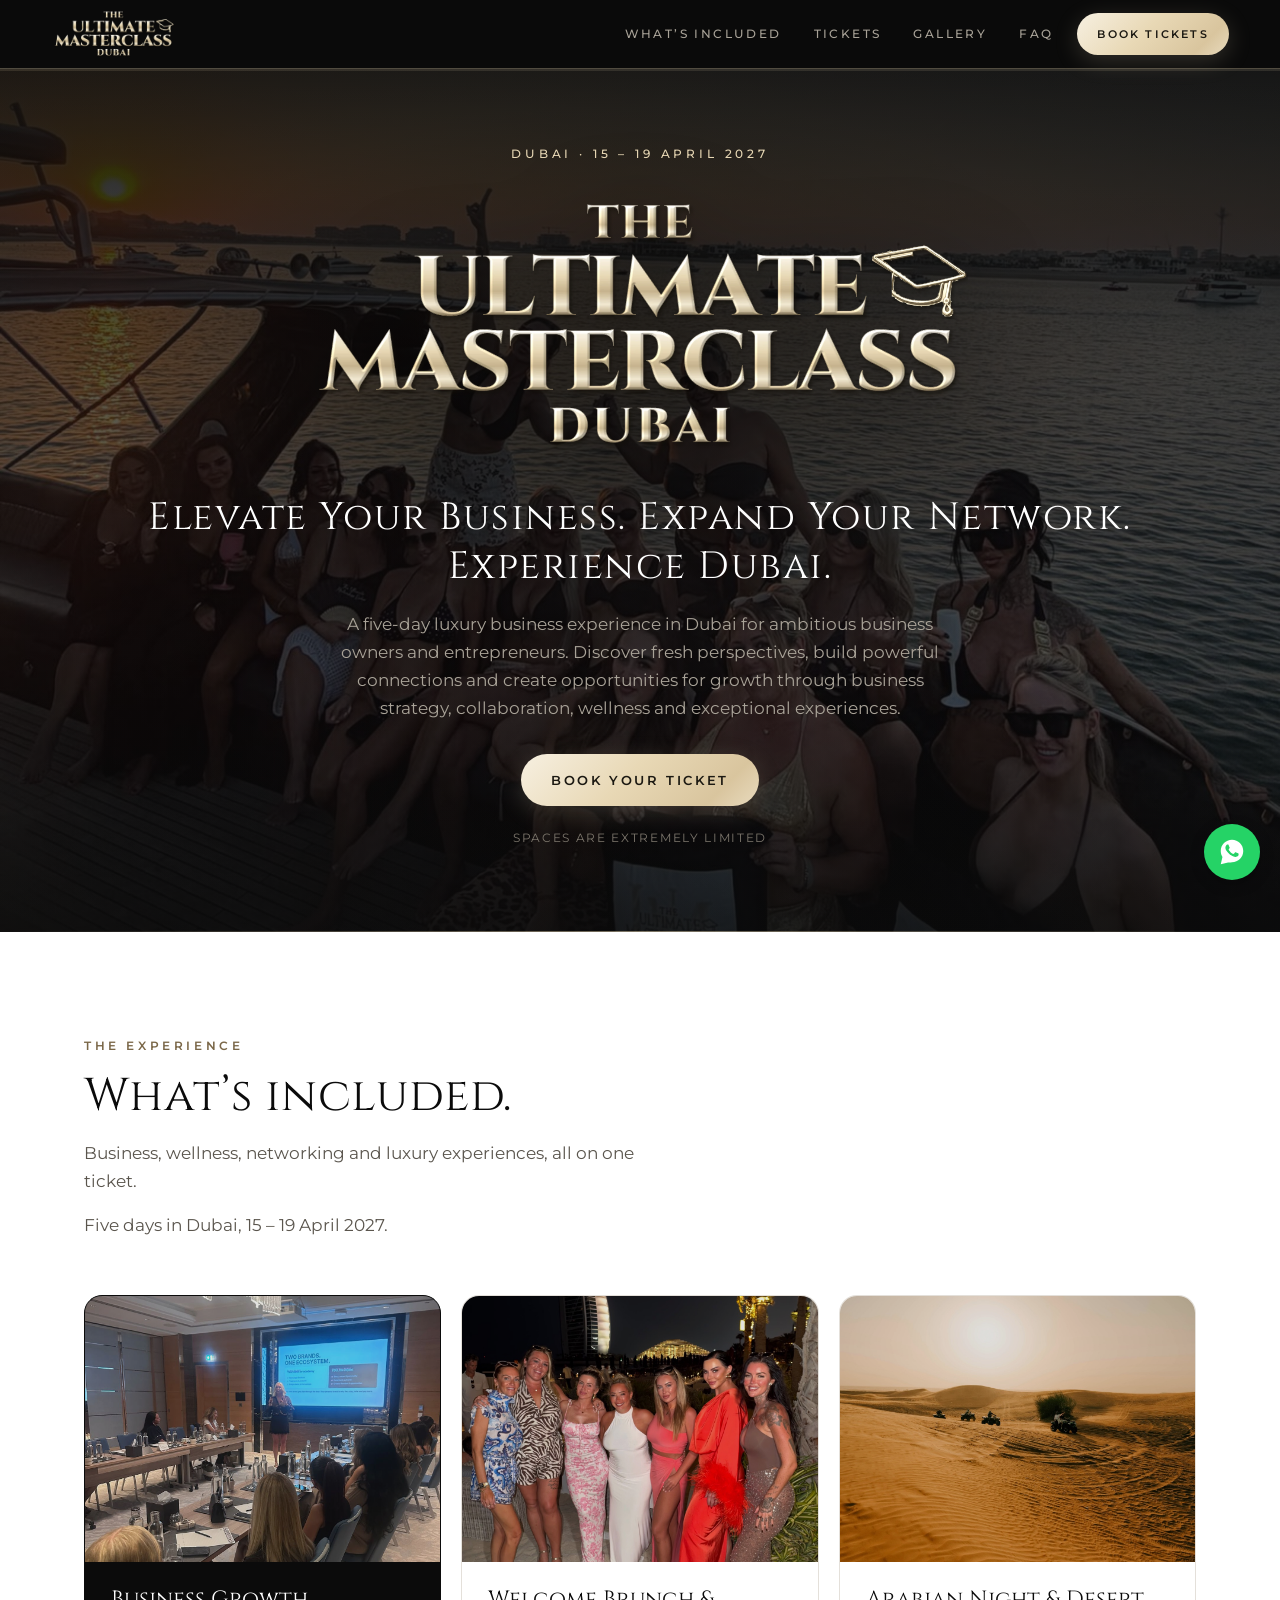
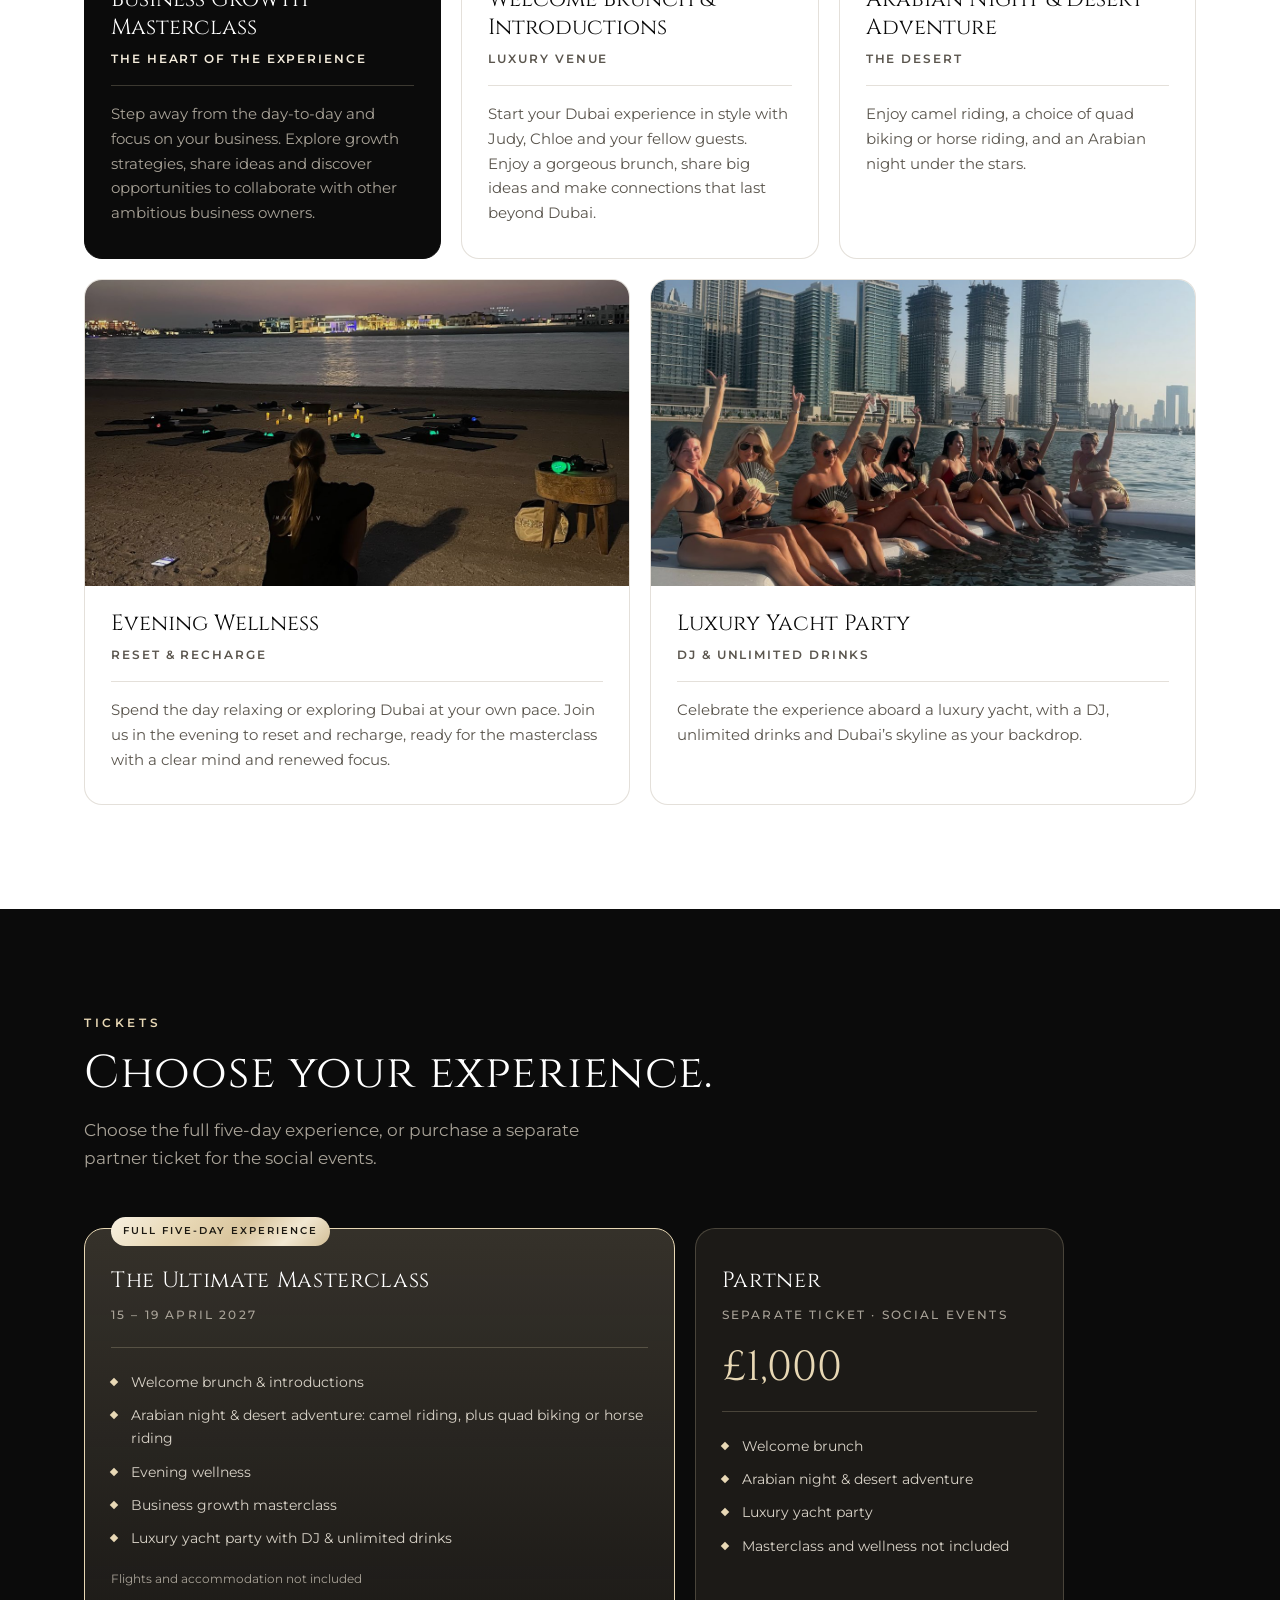
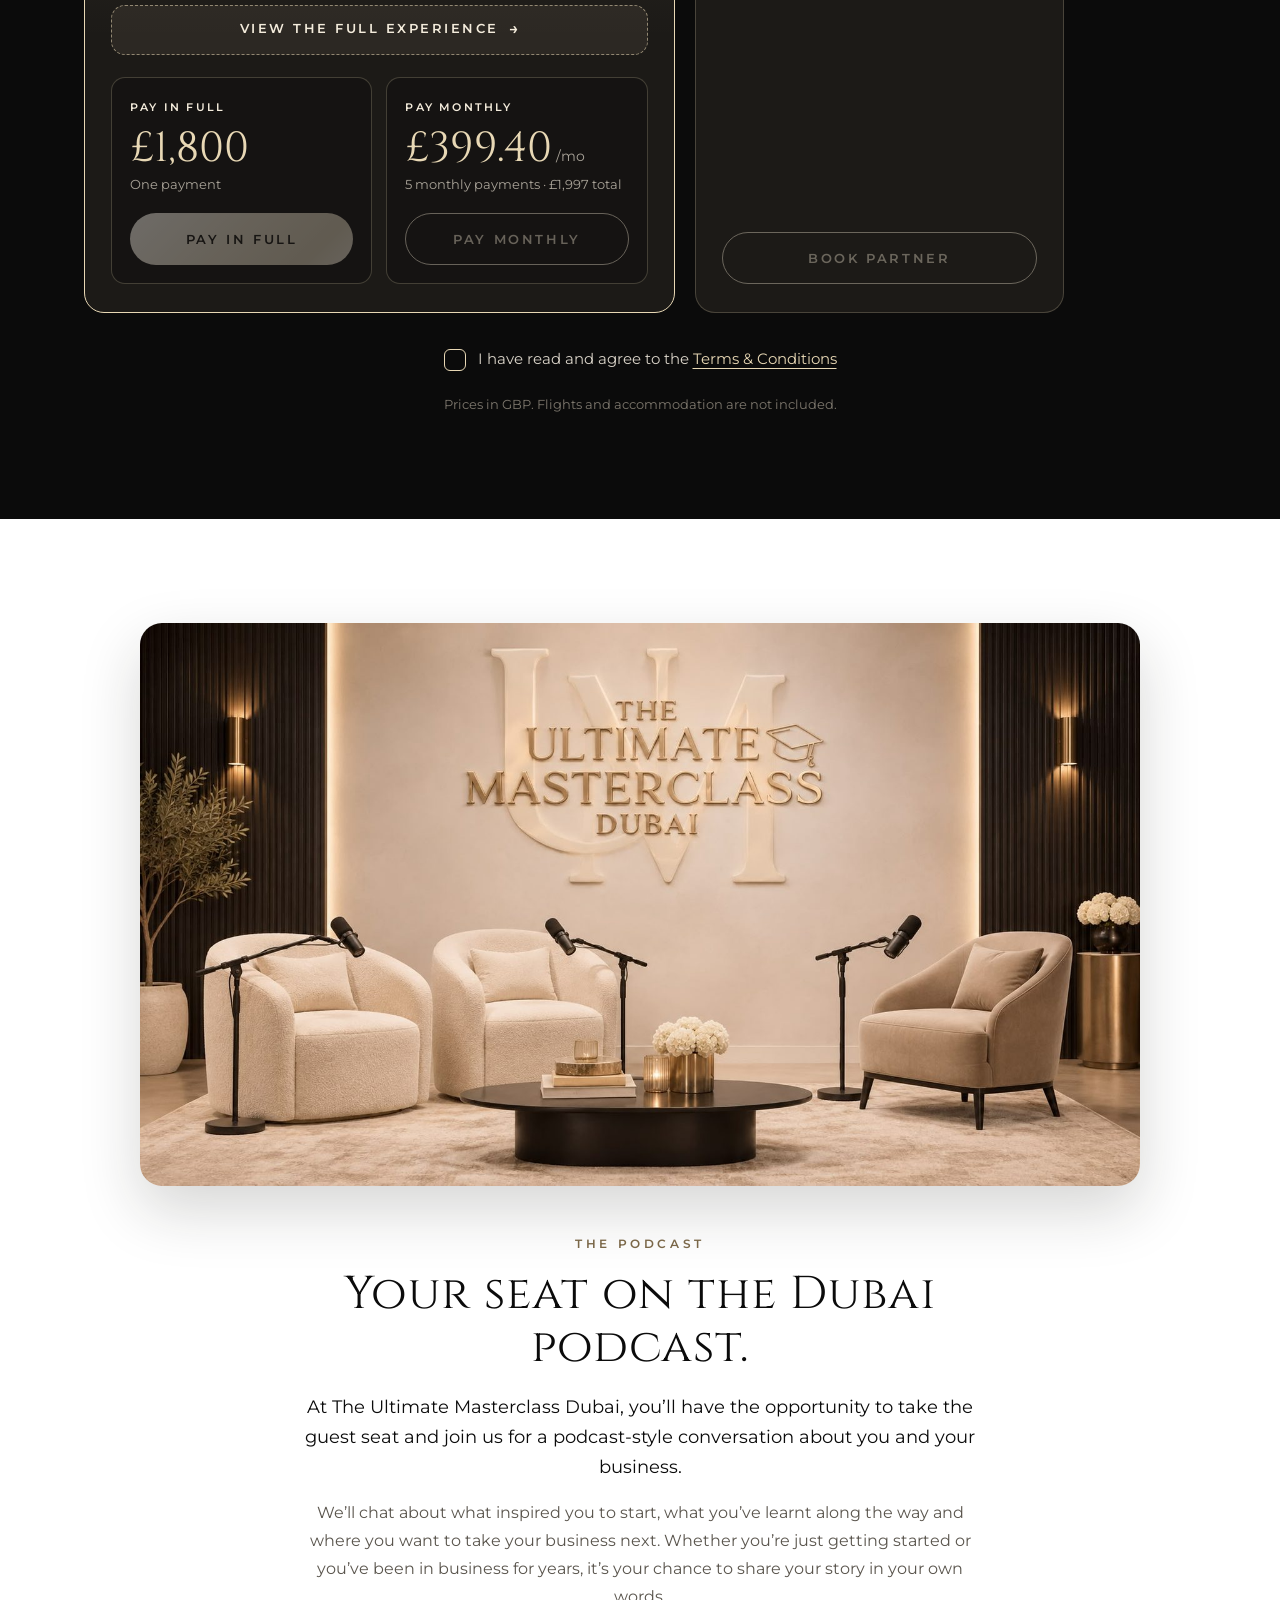
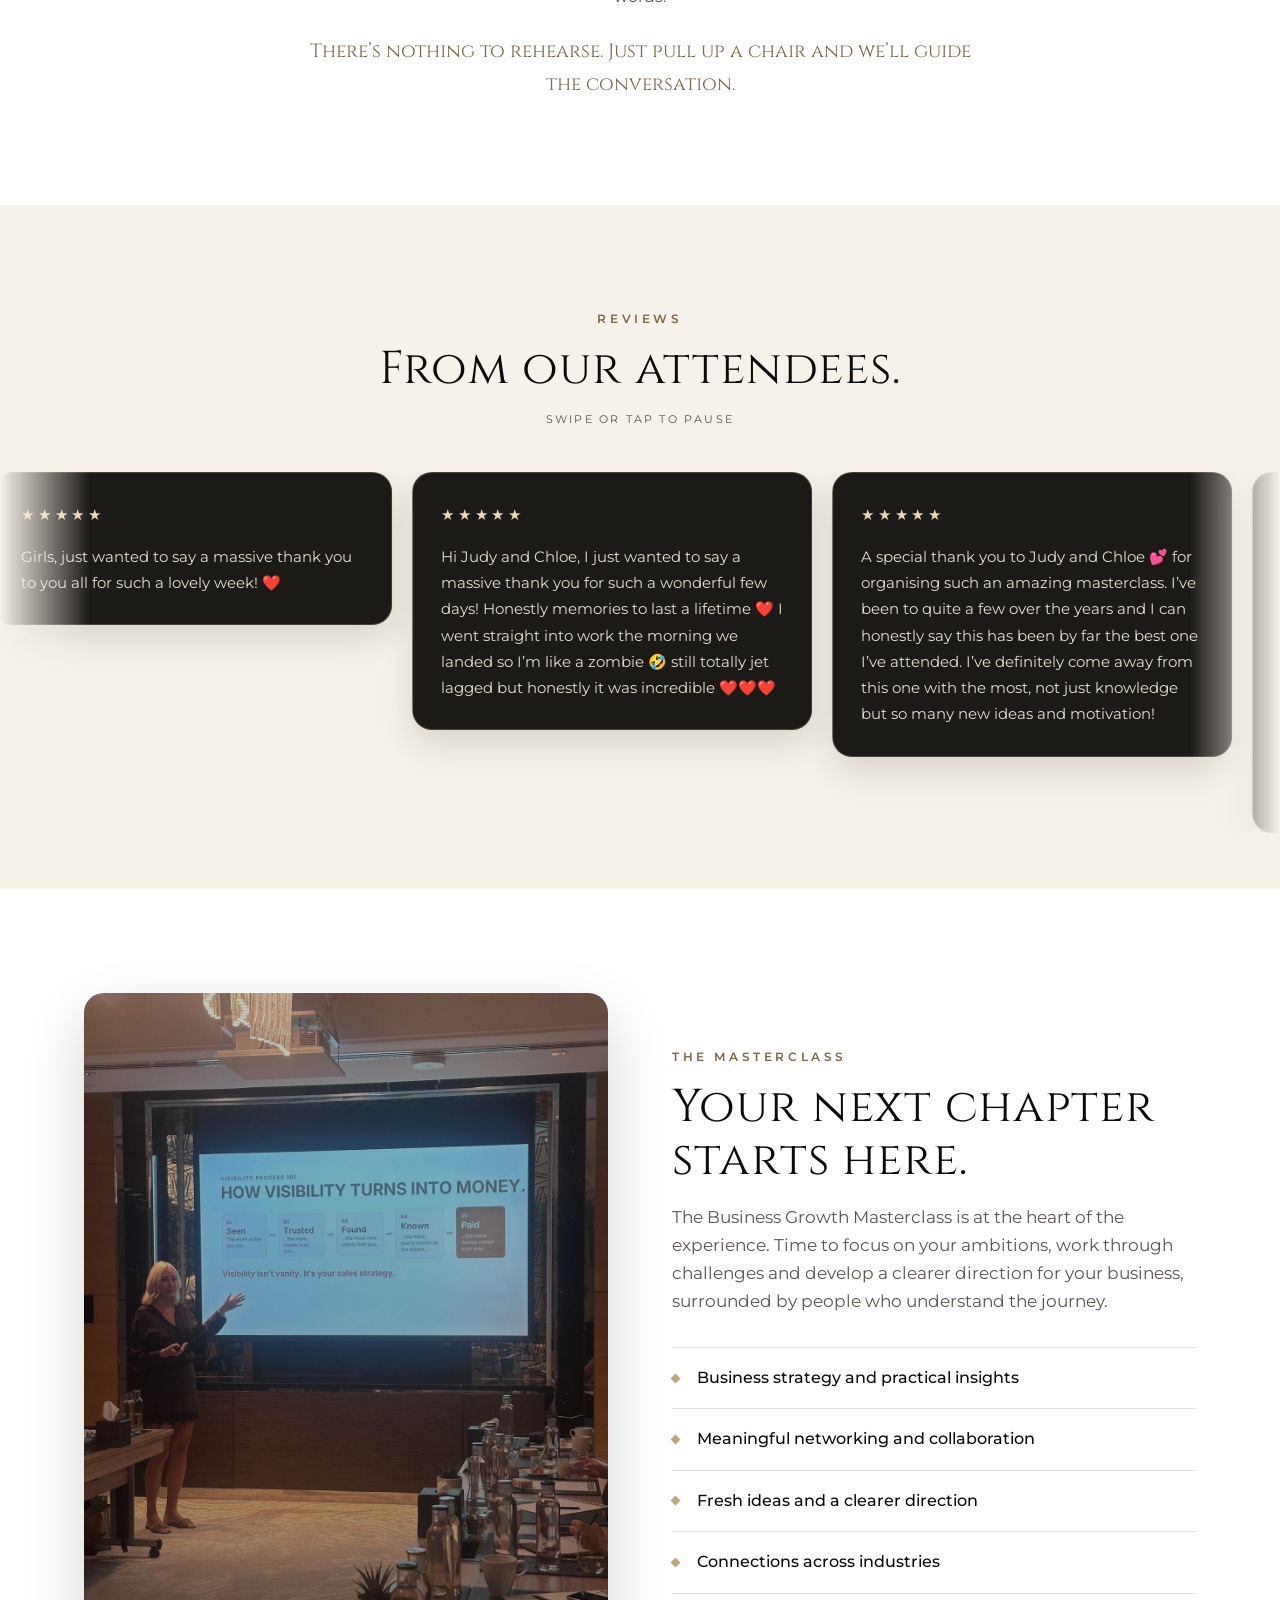
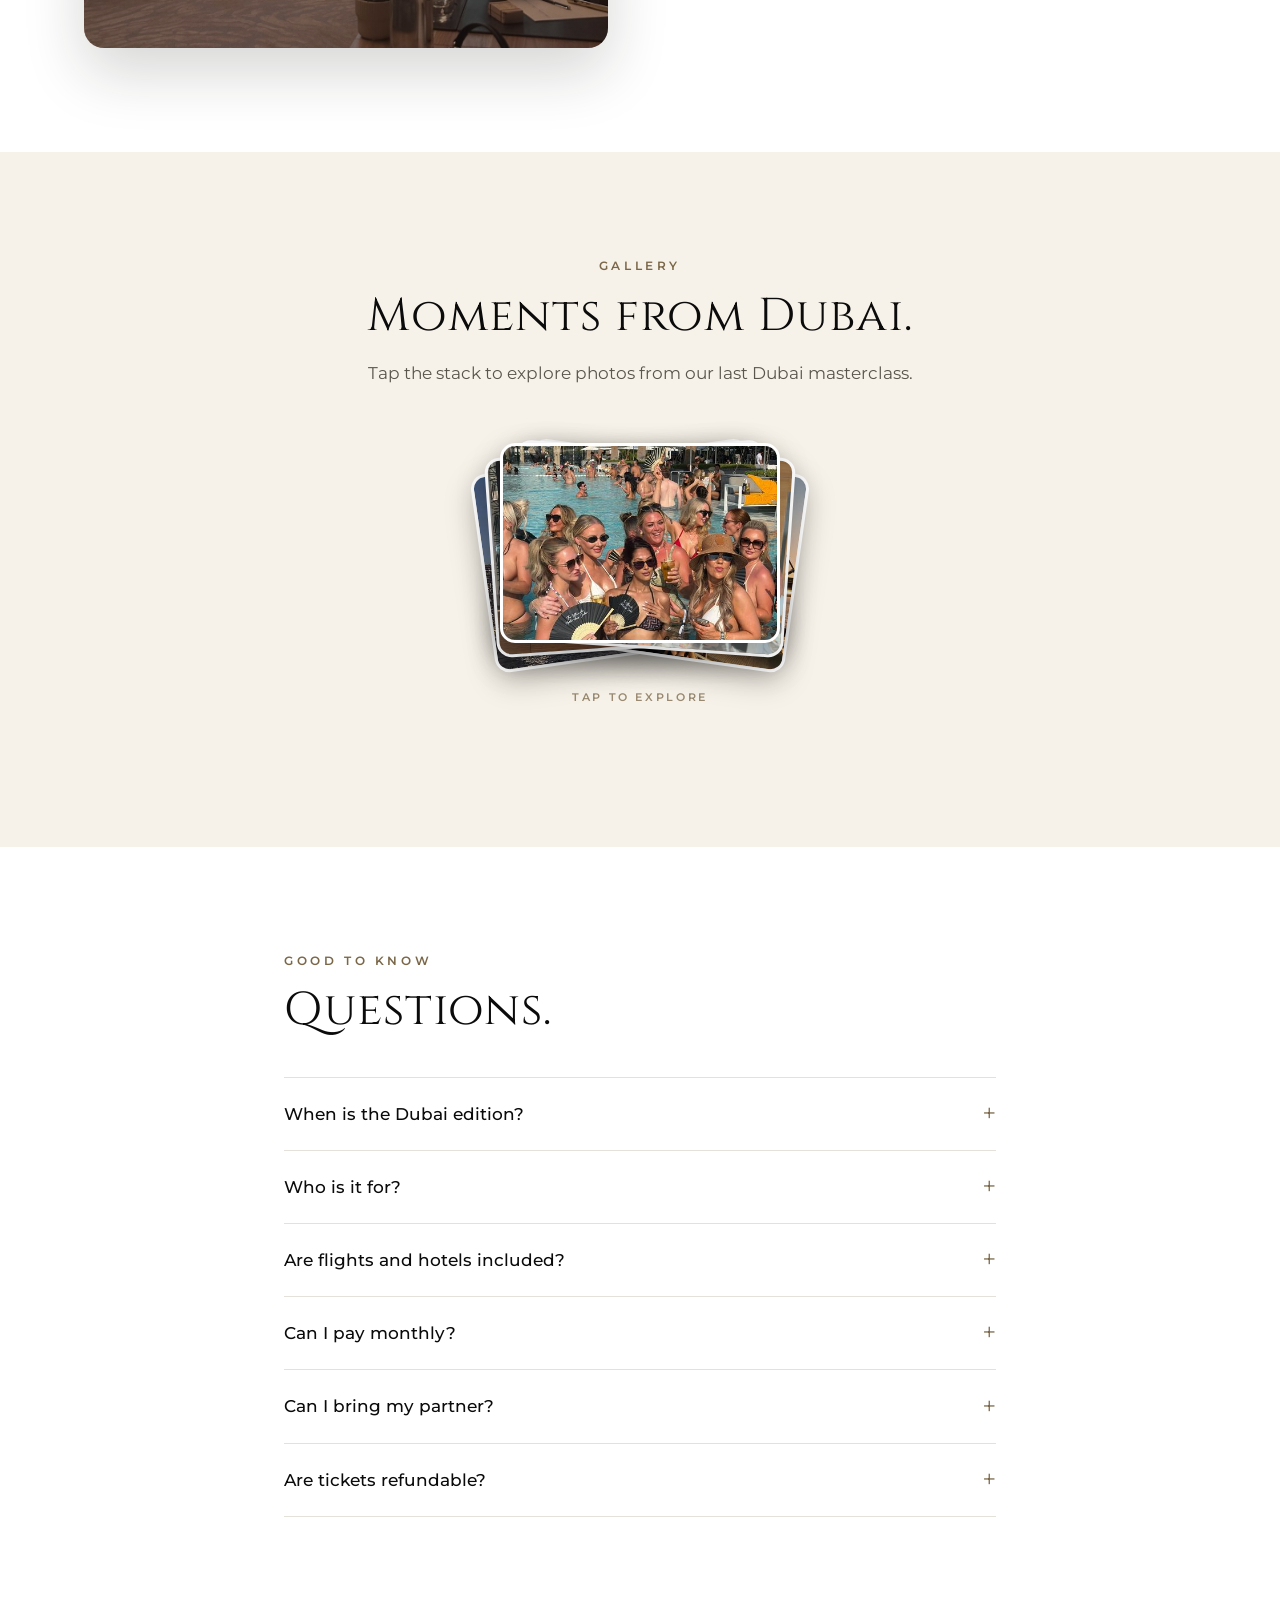
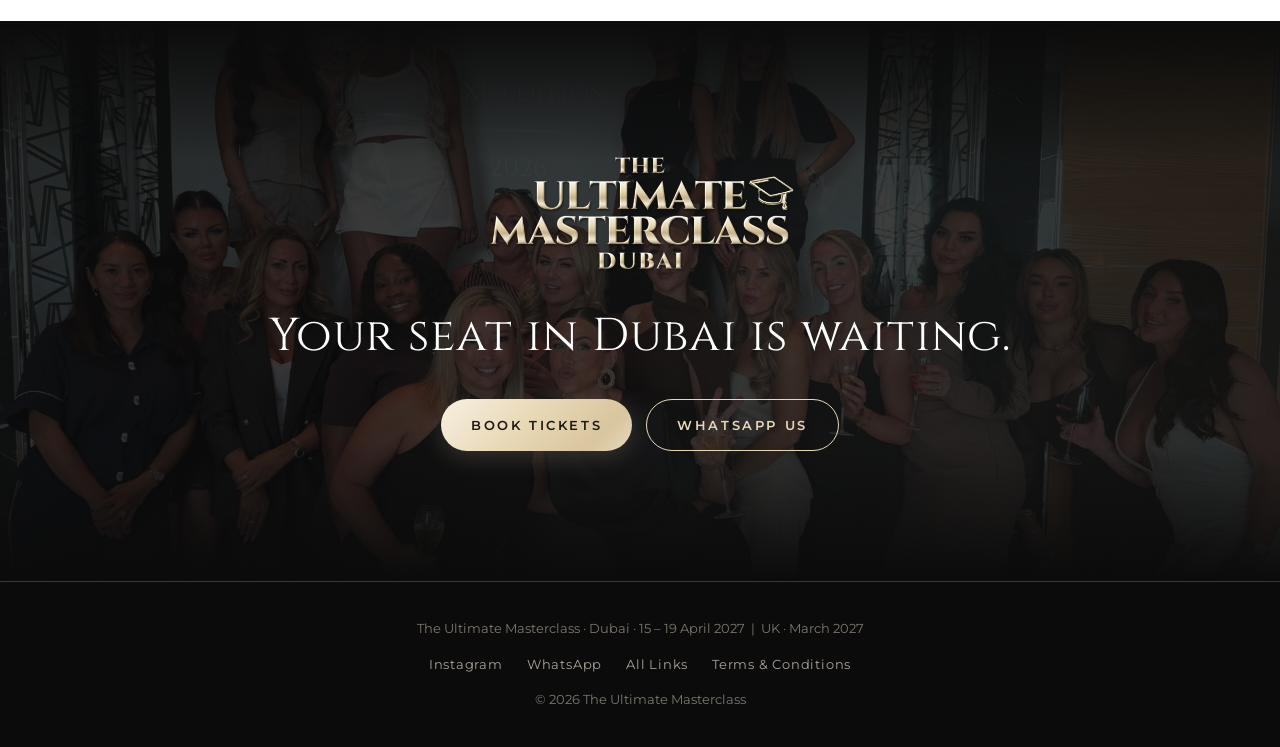
==== commit f33ad187: "Use text logo for favicon and social previews; improve SEO - Favicon/app icons and 1200x630 share im" ====
--- a/index.html
+++ b/index.html
@@ -3,27 +3,107 @@
 <head>
 <meta charset="UTF-8">
 <meta name="viewport" content="width=device-width, initial-scale=1.0, viewport-fit=cover">
-<title>The Ultimate Masterclass Dubai | Book Tickets</title>
-<meta name="description" content="The Ultimate Masterclass returns to Dubai, 15 – 19 April 2027. A five-day luxury business experience for ambitious business owners and entrepreneurs, with business strategy, networking, wellness and exceptional experiences. Limited spaces.">
+<title>The Ultimate Masterclass Dubai 2027 | Luxury Business Masterclass &amp; Retreat</title>
+<meta name="description" content="The Ultimate Masterclass returns to Dubai, 15 – 19 April 2027. A five-day luxury business masterclass and networking retreat for ambitious business owners and entrepreneurs, with business strategy, wellness, a desert adventure and a yacht party. Limited spaces.">
+<meta name="keywords" content="The Ultimate Masterclass, Ultimate Masterclass Dubai, business masterclass Dubai, Dubai business retreat, entrepreneur retreat Dubai, luxury business retreat, business networking event Dubai, business growth masterclass, women in business retreat, beauty business masterclass, aesthetics business masterclass, hair and beauty business event, SPMU business training, business owners event 2027, Dubai April 2027">
+<meta name="author" content="The Ultimate Masterclass">
+<meta name="robots" content="index, follow, max-image-preview:large">
+<link rel="canonical" href="https://theultimatemasterclass.co.uk/">
 <meta name="theme-color" content="#0B0B0B">
 
-<link rel="icon" type="image/png" href="assets/logo/logo-small.png?v=20261118200250">
-<link rel="apple-touch-icon" href="assets/logo/logo-small.png?v=20261118200250">
+<link rel="icon" href="assets/icons/favicon.ico?v=20261118202051" sizes="48x48">
+<link rel="icon" type="image/png" href="assets/icons/icon-32.png?v=20261118202051" sizes="32x32">
+<link rel="icon" type="image/png" href="assets/icons/icon-192.png?v=20261118202051" sizes="192x192">
+<link rel="apple-touch-icon" href="assets/icons/apple-touch-icon.png?v=20261118202051">
+<link rel="manifest" href="site.webmanifest">
 
 <meta property="og:type" content="website">
+<meta property="og:locale" content="en_GB">
+<meta property="og:site_name" content="The Ultimate Masterclass">
+<meta property="og:url" content="https://theultimatemasterclass.co.uk/">
 <meta property="og:title" content="The Ultimate Masterclass Dubai | 15 – 19 April 2027">
-<meta property="og:description" content="A five-day luxury business experience in Dubai for ambitious business owners and entrepreneurs. 15 – 19 April 2027. Limited spaces.">
-<meta property="og:image" content="assets/logo/logo-the-full.png">
-<meta property="og:site_name" content="The Ultimate Masterclass">
+<meta property="og:description" content="A five-day luxury business masterclass and networking retreat in Dubai for ambitious business owners and entrepreneurs. 15 – 19 April 2027. Limited spaces.">
+<meta property="og:image" content="https://theultimatemasterclass.co.uk/assets/images/social-share.jpg">
+<meta property="og:image:type" content="image/jpeg">
+<meta property="og:image:width" content="1200">
+<meta property="og:image:height" content="630">
+<meta property="og:image:alt" content="The Ultimate Masterclass Dubai logo in gold on black">
 <meta name="twitter:card" content="summary_large_image">
-
-<link rel="preload" as="image" href="assets/logo/logo-text.webp?v=20261118200250" type="image/webp">
-<link rel="preload" as="image" href="assets/images/yacht-sunset.jpg?v=20261118200250">
+<meta name="twitter:title" content="The Ultimate Masterclass Dubai | 15 – 19 April 2027">
+<meta name="twitter:description" content="A five-day luxury business masterclass and networking retreat in Dubai for ambitious business owners and entrepreneurs. Limited spaces.">
+<meta name="twitter:image" content="https://theultimatemasterclass.co.uk/assets/images/social-share.jpg">
+<meta name="twitter:image:alt" content="The Ultimate Masterclass Dubai logo in gold on black">
+
+<script type="application/ld+json">
+{
+  "@context": "https://schema.org",
+  "@graph": [
+    {
+      "@type": "Organization",
+      "@id": "https://theultimatemasterclass.co.uk/#org",
+      "name": "The Ultimate Masterclass",
+      "url": "https://theultimatemasterclass.co.uk/",
+      "logo": "https://theultimatemasterclass.co.uk/assets/icons/icon-512.png",
+      "sameAs": ["https://www.instagram.com/the_ultimatemasterclass/"]
+    },
+    {
+      "@type": "WebSite",
+      "@id": "https://theultimatemasterclass.co.uk/#website",
+      "name": "The Ultimate Masterclass",
+      "url": "https://theultimatemasterclass.co.uk/",
+      "publisher": { "@id": "https://theultimatemasterclass.co.uk/#org" },
+      "inLanguage": "en-GB"
+    },
+    {
+      "@type": "BusinessEvent",
+      "name": "The Ultimate Masterclass Dubai 2027",
+      "description": "A five-day luxury business masterclass and networking retreat in Dubai for ambitious business owners and entrepreneurs: the Business Growth Masterclass, a welcome brunch, an Arabian night and desert adventure, evening wellness and a luxury yacht party.",
+      "startDate": "2027-04-15",
+      "endDate": "2027-04-19",
+      "eventStatus": "https://schema.org/EventScheduled",
+      "eventAttendanceMode": "https://schema.org/OfflineEventAttendanceMode",
+      "location": {
+        "@type": "Place",
+        "name": "Dubai",
+        "address": { "@type": "PostalAddress", "addressLocality": "Dubai", "addressCountry": "AE" }
+      },
+      "image": [
+        "https://theultimatemasterclass.co.uk/assets/images/social-share.jpg",
+        "https://theultimatemasterclass.co.uk/assets/images/masterclass-session.jpg",
+        "https://theultimatemasterclass.co.uk/assets/images/yacht-deck.jpg"
+      ],
+      "organizer": { "@id": "https://theultimatemasterclass.co.uk/#org" },
+      "url": "https://theultimatemasterclass.co.uk/",
+      "offers": [
+        {
+          "@type": "Offer",
+          "name": "The Ultimate Masterclass ticket",
+          "price": "1800",
+          "priceCurrency": "GBP",
+          "availability": "https://schema.org/LimitedAvailability",
+          "url": "https://theultimatemasterclass.co.uk/#tickets"
+        },
+        {
+          "@type": "Offer",
+          "name": "Partner ticket",
+          "price": "1000",
+          "priceCurrency": "GBP",
+          "availability": "https://schema.org/LimitedAvailability",
+          "url": "https://theultimatemasterclass.co.uk/#tickets"
+        }
+      ]
+    }
+  ]
+}
+</script>
+
+<link rel="preload" as="image" href="assets/logo/logo-text.webp?v=20261118202051" type="image/webp">
+<link rel="preload" as="image" href="assets/images/yacht-sunset.jpg?v=20261118202051">
 <script>
 /* Version check: GitHub Pages caches this page for ~10 min. If the live site has a
    newer version than the one loaded, reload once to pick it up (see tools/bump_version.py). */
 (function () {
-  var SITE_VERSION = "20261118200250";
+  var SITE_VERSION = "20261118202051";
   if (location.protocol === 'file:' || !window.fetch) return;
   fetch('version.json?t=' + Date.now(), { cache: 'no-store' })
     .then(function (r) { return r.ok ? r.json() : null; })
@@ -39,13 +119,13 @@
 <link rel="preconnect" href="https://fonts.googleapis.com">
 <link rel="preconnect" href="https://fonts.gstatic.com" crossorigin>
 <link rel="stylesheet" href="https://fonts.googleapis.com/css2?family=Cinzel:wght@400;500&family=Montserrat:wght@400;500;600&display=swap">
-<link rel="stylesheet" href="styles.css?v=20261118200250">
+<link rel="stylesheet" href="styles.css?v=20261118202051">
 </head>
 <body>
 
 <header class="nav">
   <div class="wrap nav-in">
-    <a href="#top" class="nav-mark" aria-label="The Ultimate Masterclass, back to top"><picture><source srcset="assets/logo/logo-text.webp?v=20261118200250" type="image/webp"><img src="assets/logo/logo-text.png?v=20261118200250" alt="" width="2400" height="959"></picture></a>
+    <a href="#top" class="nav-mark" aria-label="The Ultimate Masterclass, back to top"><picture><source srcset="assets/logo/logo-text.webp?v=20261118202051" type="image/webp"><img src="assets/logo/logo-text.png?v=20261118202051" alt="" width="2400" height="959"></picture></a>
     <nav class="nav-links" aria-label="Sections">
       <a href="#days">What’s Included</a>
       <a href="#tickets">Tickets</a>
@@ -64,8 +144,8 @@
     <div class="wrap hero-in">
       <p class="eyebrow">Dubai · 15 – 19 April 2027</p>
       <picture>
-        <source srcset="assets/logo/logo-text.webp?v=20261118200250" type="image/webp">
-        <img class="hero-logo" src="assets/logo/logo-text.png?v=20261118200250" alt="The Ultimate Masterclass Dubai" width="2400" height="959">
+        <source srcset="assets/logo/logo-text.webp?v=20261118202051" type="image/webp">
+        <img class="hero-logo" src="assets/logo/logo-text.png?v=20261118202051" alt="The Ultimate Masterclass Dubai" width="2400" height="959">
       </picture>
       <h1>Elevate Your Business. Expand Your Network.<br>Experience Dubai.</h1>
       <p class="lead">A five-day luxury business experience in Dubai for ambitious business owners and entrepreneurs. Discover fresh perspectives, build powerful connections and create opportunities for growth through business strategy, collaboration, wellness and exceptional experiences.</p>
@@ -86,31 +166,31 @@
 
       <ol class="days">
         <li class="day day-key">
-          <img class="day-img" src="assets/images/masterclass-session.jpg?v=20261118200250" alt="A speaker presenting to guests during the Business Growth Masterclass" loading="lazy" width="1200" height="1600" style="object-position:center 40%">
+          <img class="day-img" src="assets/images/masterclass-session.jpg?v=20261118202051" alt="A speaker presenting to guests during the Business Growth Masterclass" loading="lazy" width="1200" height="1600" style="object-position:center 40%">
           <h3>Business Growth Masterclass</h3>
           <p class="day-where">The heart of the experience</p>
           <p>Step away from the day-to-day and focus on your business. Explore growth strategies, share ideas and discover opportunities to collaborate with other ambitious business owners.</p>
         </li>
         <li class="day">
-          <img class="day-img" src="assets/images/beach-night.jpg?v=20261118200250" alt="Guests together at a beach club in Dubai at night" loading="lazy" width="1200" height="1600">
+          <img class="day-img" src="assets/images/beach-night.jpg?v=20261118202051" alt="Guests together at a beach club in Dubai at night" loading="lazy" width="1200" height="1600">
           <h3>Welcome Brunch &amp; Introductions</h3>
           <p class="day-where">Luxury venue</p>
           <p>Start your Dubai experience in style with Judy, Chloe and your fellow guests. Enjoy a gorgeous brunch, share big ideas and make connections that last beyond Dubai.</p>
         </li>
         <li class="day">
-          <img class="day-img" src="assets/images/arabian-night.jpg?v=20261118200250" alt="Quad bikes riding across the golden dunes of the Dubai desert" loading="lazy" width="1400" height="933"><!-- Photo: Mulberry Digital, Unsplash -->
+          <img class="day-img" src="assets/images/arabian-night.jpg?v=20261118202051" alt="Quad bikes riding across the golden dunes of the Dubai desert" loading="lazy" width="1400" height="933"><!-- Photo: Mulberry Digital, Unsplash -->
           <h3>Arabian Night &amp; Desert Adventure</h3>
           <p class="day-where">The desert</p>
           <p>Enjoy camel riding, a choice of quad biking or horse riding, and an Arabian night under the stars.</p>
         </li>
         <li class="day">
-          <img class="day-img" src="assets/images/evening-wellness.jpg?v=20261118200250" alt="A guest sitting on the beach at dusk beside mats and candles set out for the evening wellness session" loading="lazy" width="1200" height="1600" style="object-position:center 62%">
+          <img class="day-img" src="assets/images/evening-wellness.jpg?v=20261118202051" alt="A guest sitting on the beach at dusk beside mats and candles set out for the evening wellness session" loading="lazy" width="1200" height="1600" style="object-position:center 62%">
           <h3>Evening Wellness</h3>
           <p class="day-where">Reset &amp; recharge</p>
           <p>Spend the day relaxing or exploring Dubai at your own pace. Join us in the evening to reset and recharge, ready for the masterclass with a clear mind and renewed focus.</p>
         </li>
         <li class="day">
-          <img class="day-img" src="assets/images/yacht-deck.jpg?v=20261118200250" alt="Guests relaxing on the yacht deck with the Dubai skyline behind" loading="lazy" width="1200" height="1600" style="object-position:center 56%">
+          <img class="day-img" src="assets/images/yacht-deck.jpg?v=20261118202051" alt="Guests relaxing on the yacht deck with the Dubai skyline behind" loading="lazy" width="1200" height="1600" style="object-position:center 56%">
           <h3>Luxury Yacht Party</h3>
           <p class="day-where">DJ &amp; unlimited drinks</p>
           <p>Celebrate the experience aboard a luxury yacht, with a DJ, unlimited drinks and Dubai’s skyline as your backdrop.</p>
@@ -184,7 +264,7 @@
   <section class="sec light podcast" id="podcast">
     <div class="wrap">
       <figure class="pod-img">
-        <img src="assets/images/podcast.jpg?v=20261118200250" alt="The Ultimate Masterclass Dubai podcast set, with three armchairs and microphones in front of the gold logo" loading="lazy" width="1600" height="900">
+        <img src="assets/images/podcast.jpg?v=20261118202051" alt="The Ultimate Masterclass Dubai podcast set, with three armchairs and microphones in front of the gold logo" loading="lazy" width="1600" height="900">
       </figure>
       <div class="pod-text">
         <p class="label">The Podcast</p>
@@ -249,7 +329,7 @@
   <section class="sec light">
     <div class="wrap split">
       <figure class="split-img">
-        <img src="assets/images/masterclass-next-chapter-alt.jpg?v=20261118200250" alt="A speaker presenting &quot;How visibility turns into money&quot; at the masterclass" loading="lazy" width="1200" height="1600">
+        <img src="assets/images/masterclass-next-chapter-alt.jpg?v=20261118202051" alt="A speaker presenting &quot;How visibility turns into money&quot; at the masterclass" loading="lazy" width="1200" height="1600">
       </figure>
       <div>
         <p class="label">The Masterclass</p>
@@ -326,7 +406,7 @@
   <section class="close">
     <div class="close-bg" aria-hidden="true"></div>
     <div class="wrap close-in">
-      <picture><source srcset="assets/logo/logo-text.webp?v=20261118200250" type="image/webp"><img src="assets/logo/logo-text.png?v=20261118200250" alt="" class="close-mark" width="2400" height="959"></picture>
+      <picture><source srcset="assets/logo/logo-text.webp?v=20261118202051" type="image/webp"><img src="assets/logo/logo-text.png?v=20261118202051" alt="" class="close-mark" width="2400" height="959"></picture>
       <h2>Your seat in Dubai is waiting.</h2>
       <div class="cta">
         <a href="#tickets" class="btn btn-gold">Book Tickets</a>
@@ -369,10 +449,10 @@
   </div>
 </dialog>
 
-<script src="scrollbar.js?v=20261118200250" defer></script>
-<script src="reviews.js?v=20261118200250" defer></script>
-<script src="whatsapp.js?v=20261118200250" defer></script>
-<script src="gallery.js?v=20261118200250" defer></script>
+<script src="scrollbar.js?v=20261118202051" defer></script>
+<script src="reviews.js?v=20261118202051" defer></script>
+<script src="whatsapp.js?v=20261118202051" defer></script>
+<script src="gallery.js?v=20261118202051" defer></script>
 <script>
 /* Whole full-experience card opens the details page (buttons, links and the checkbox keep their own behaviour). */
 (function(){
@@ -384,6 +464,6 @@
   });
 })();
 </script>
-<script src="payments.js?v=20261118200250" defer></script>
+<script src="payments.js?v=20261118202051" defer></script>
 </body>
 </html>
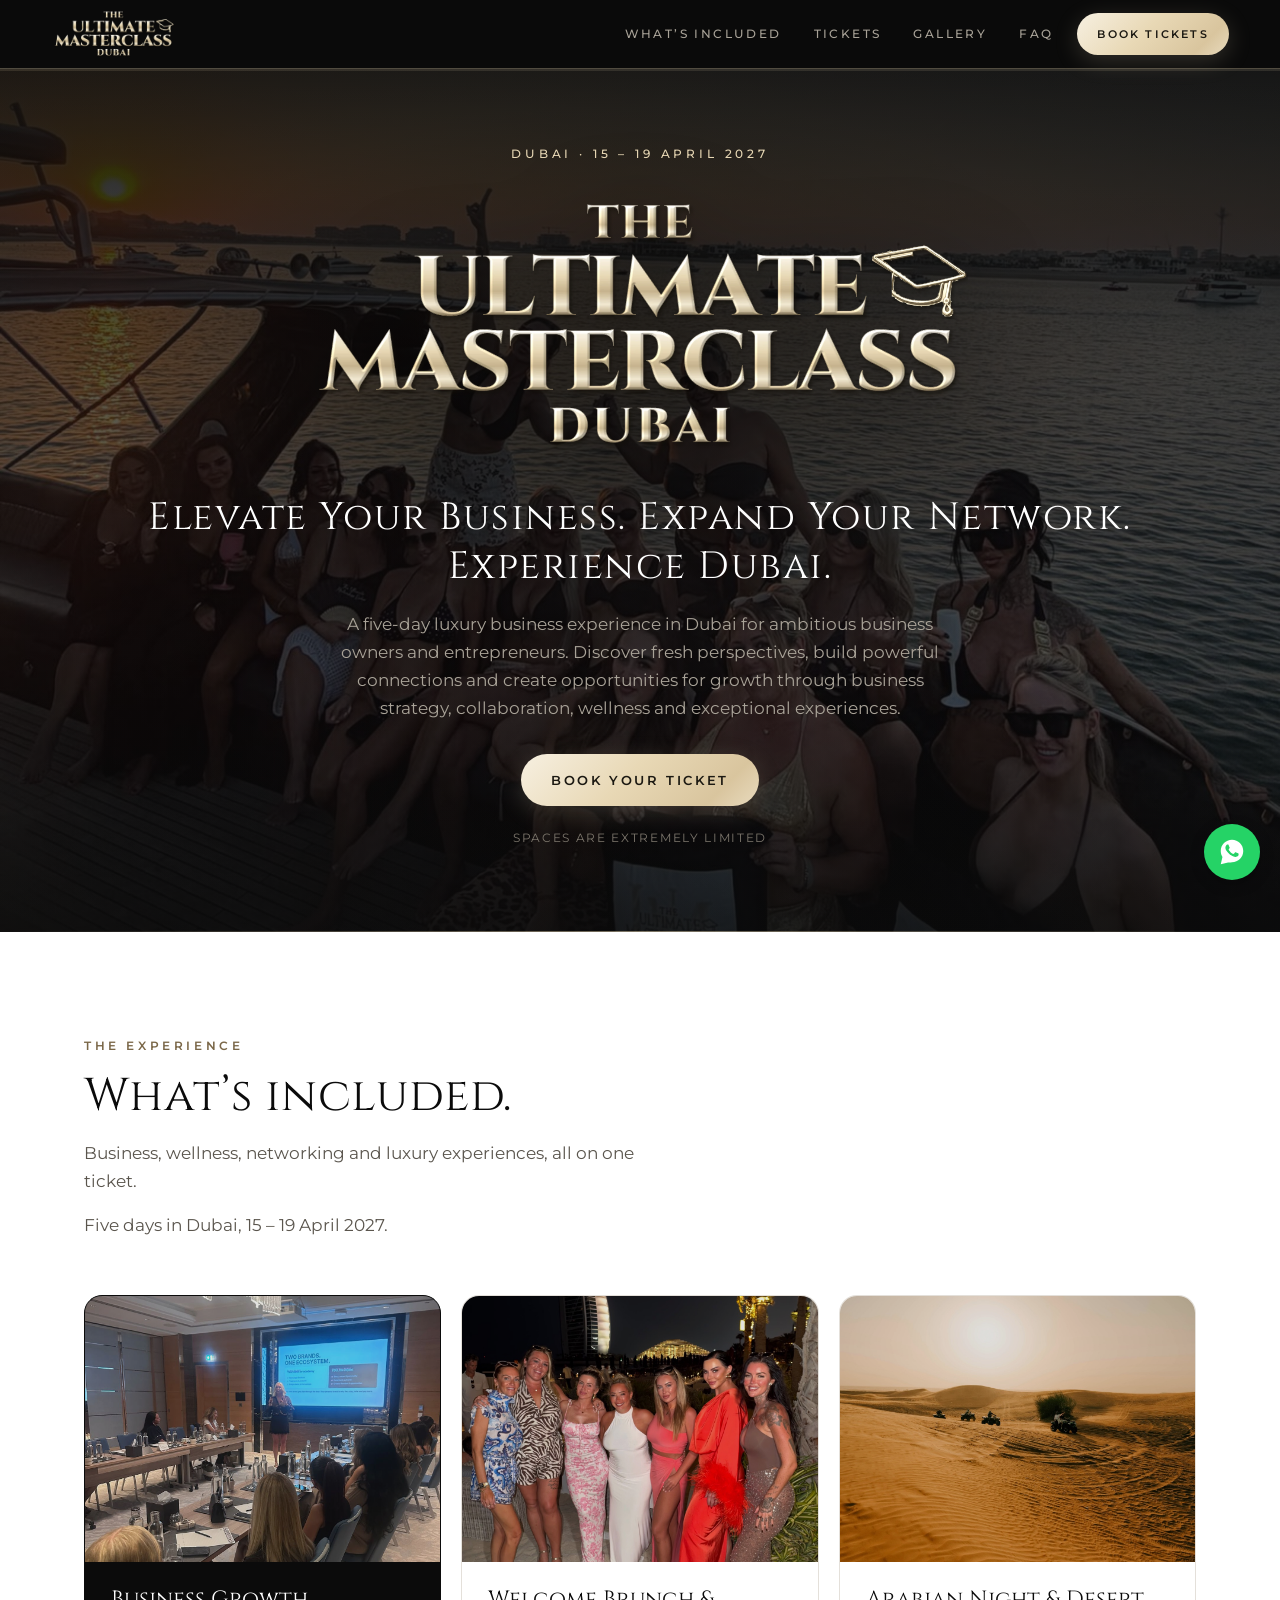
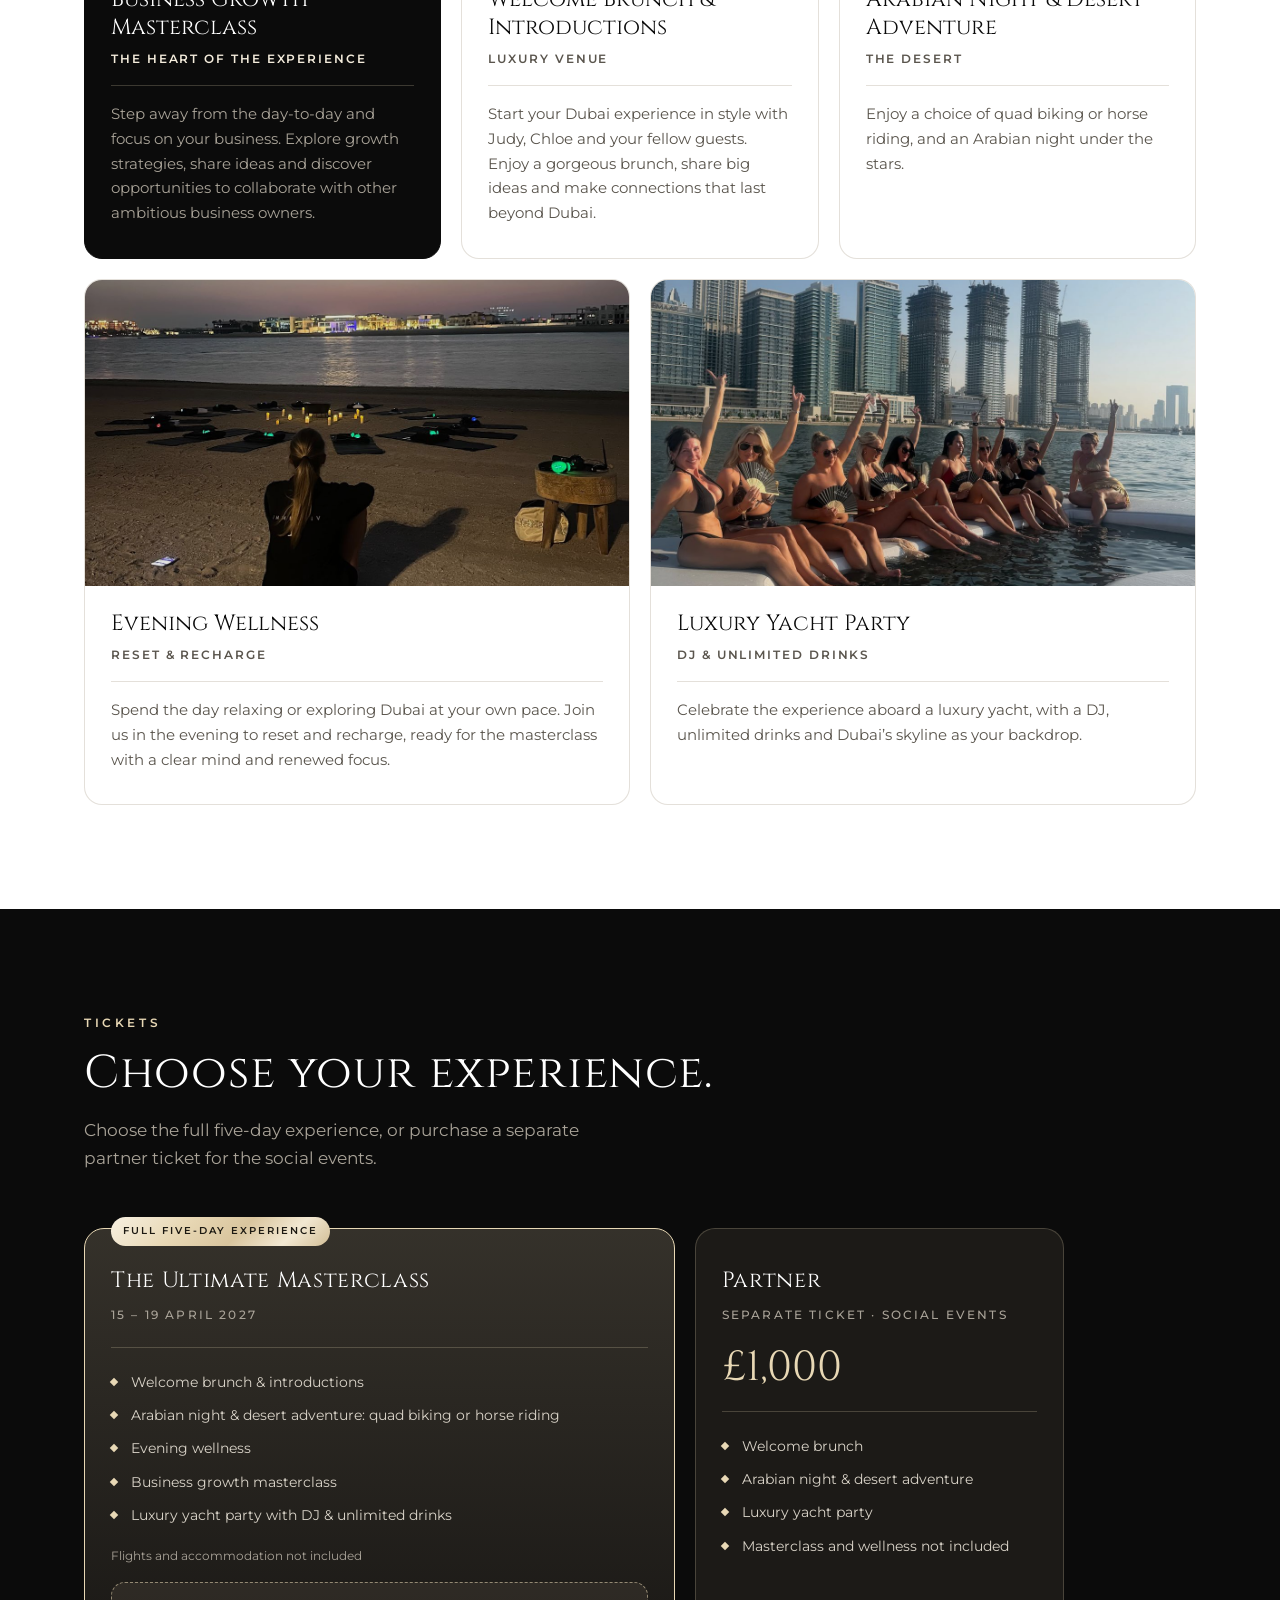
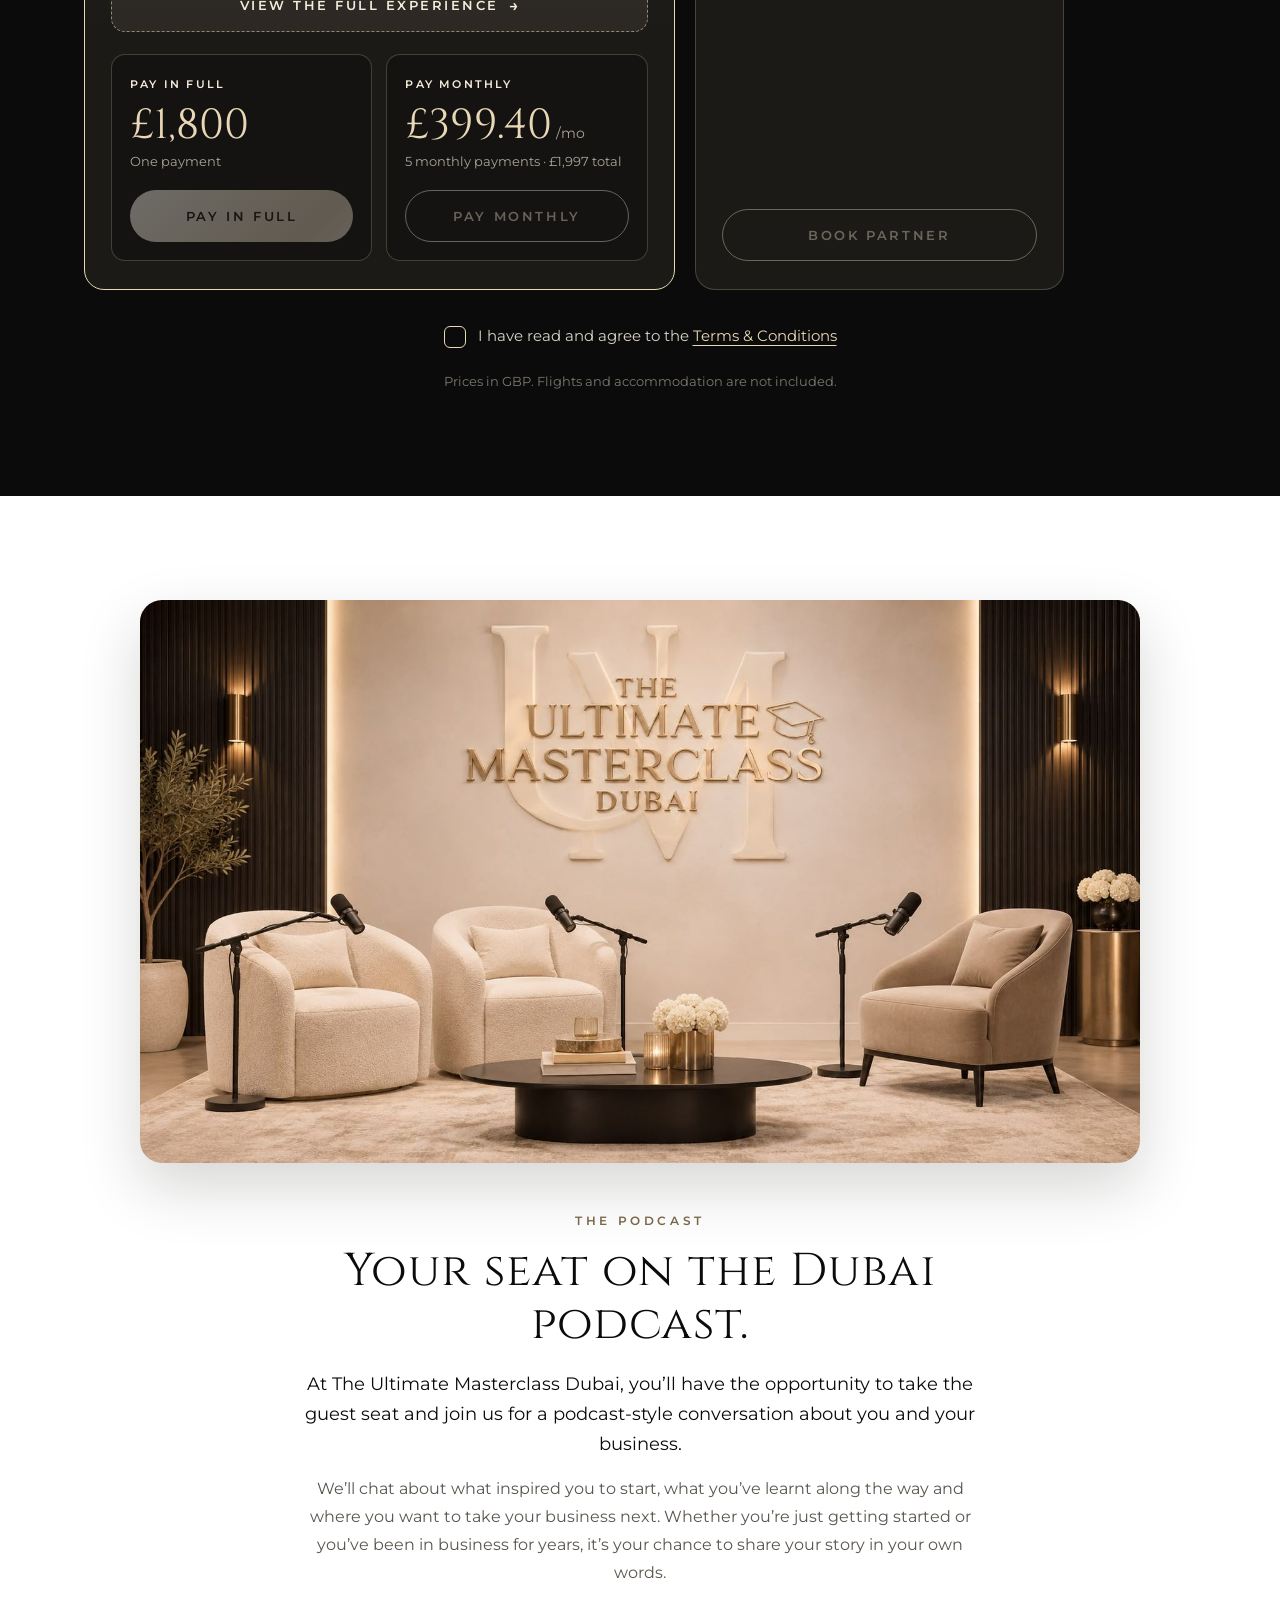
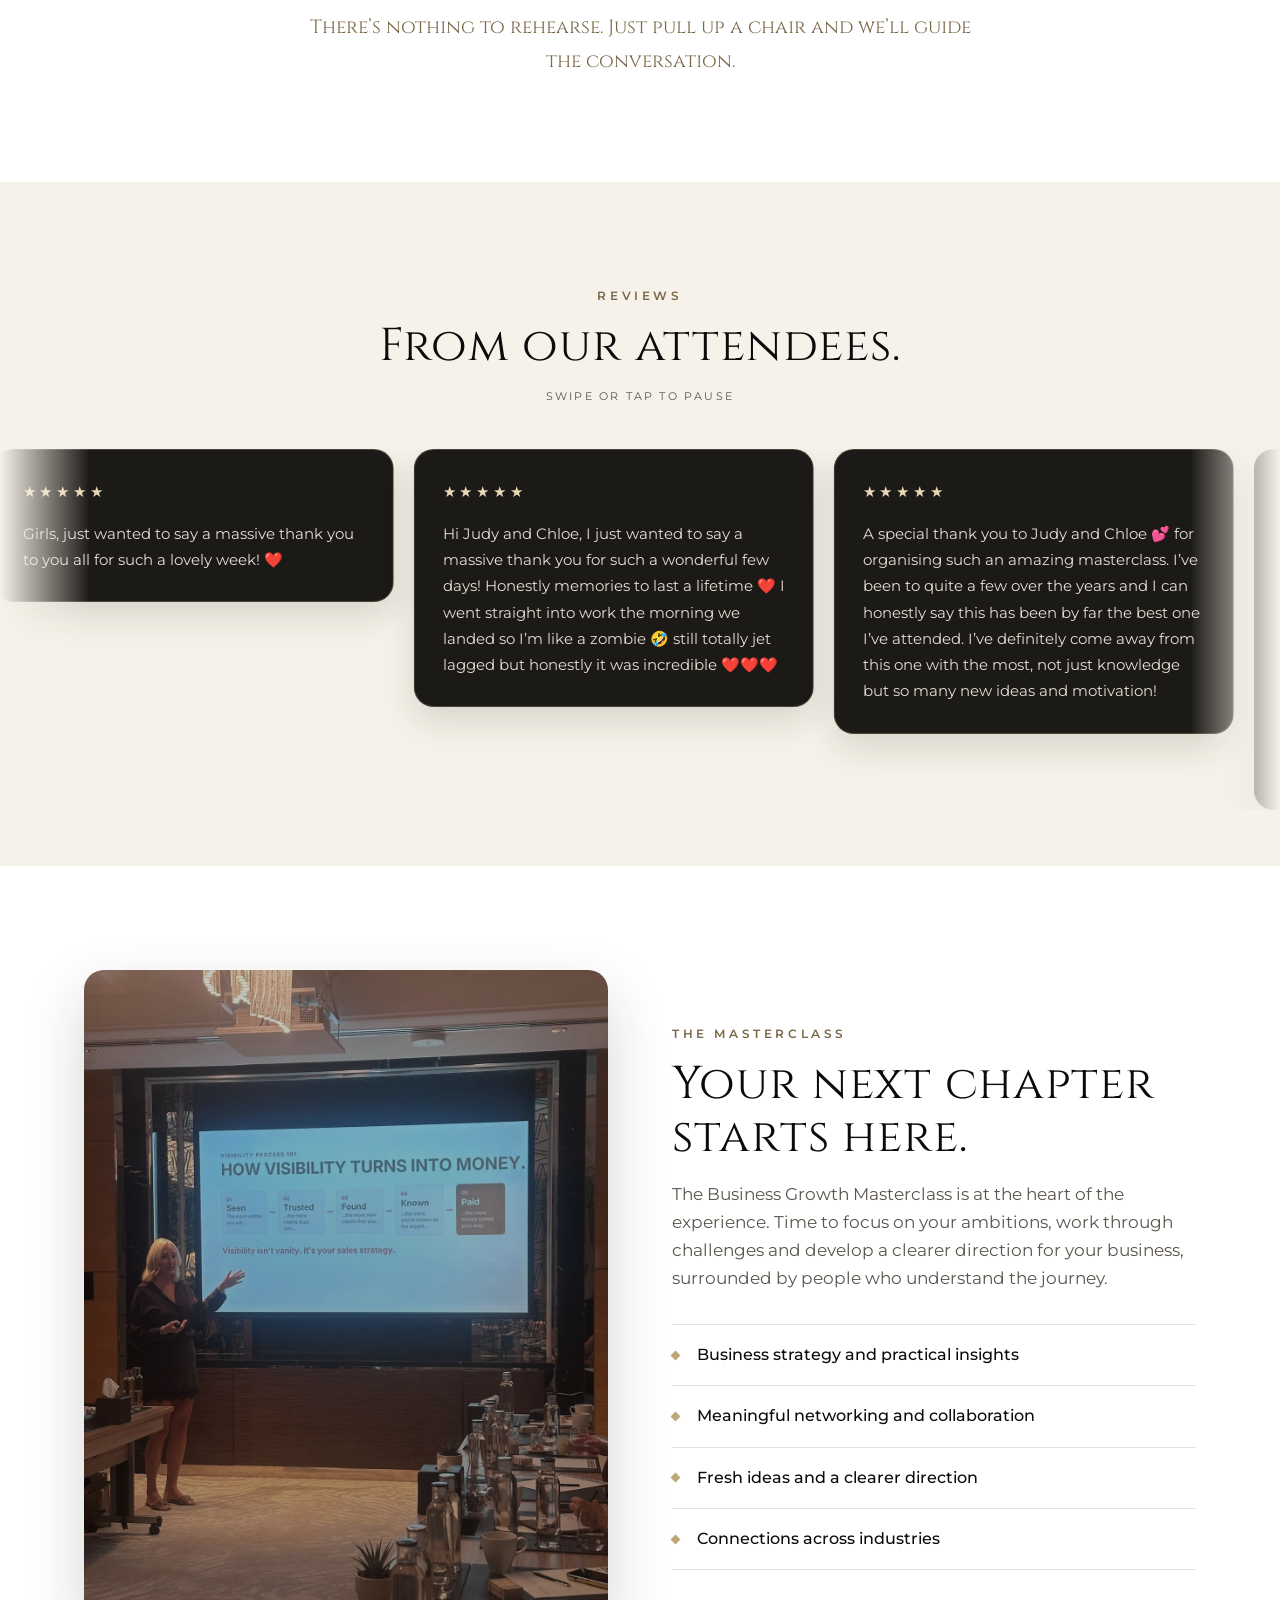
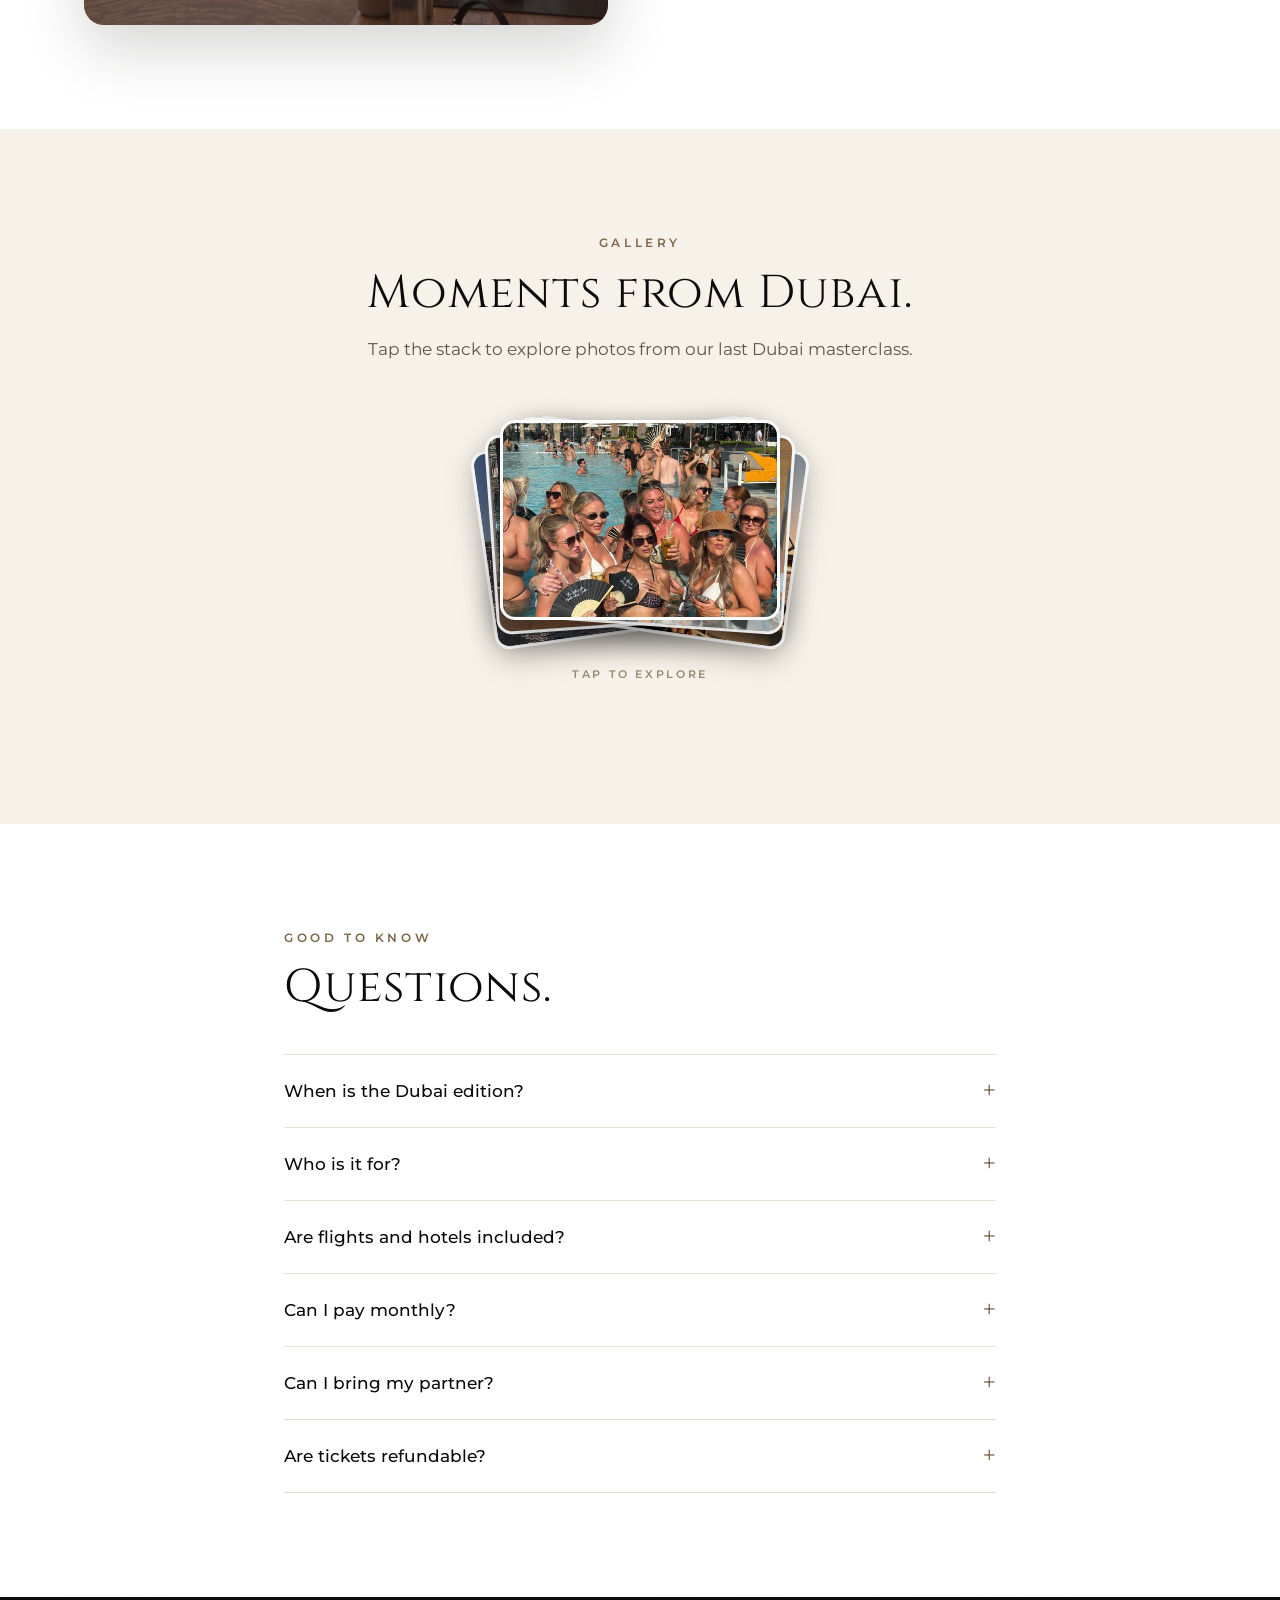
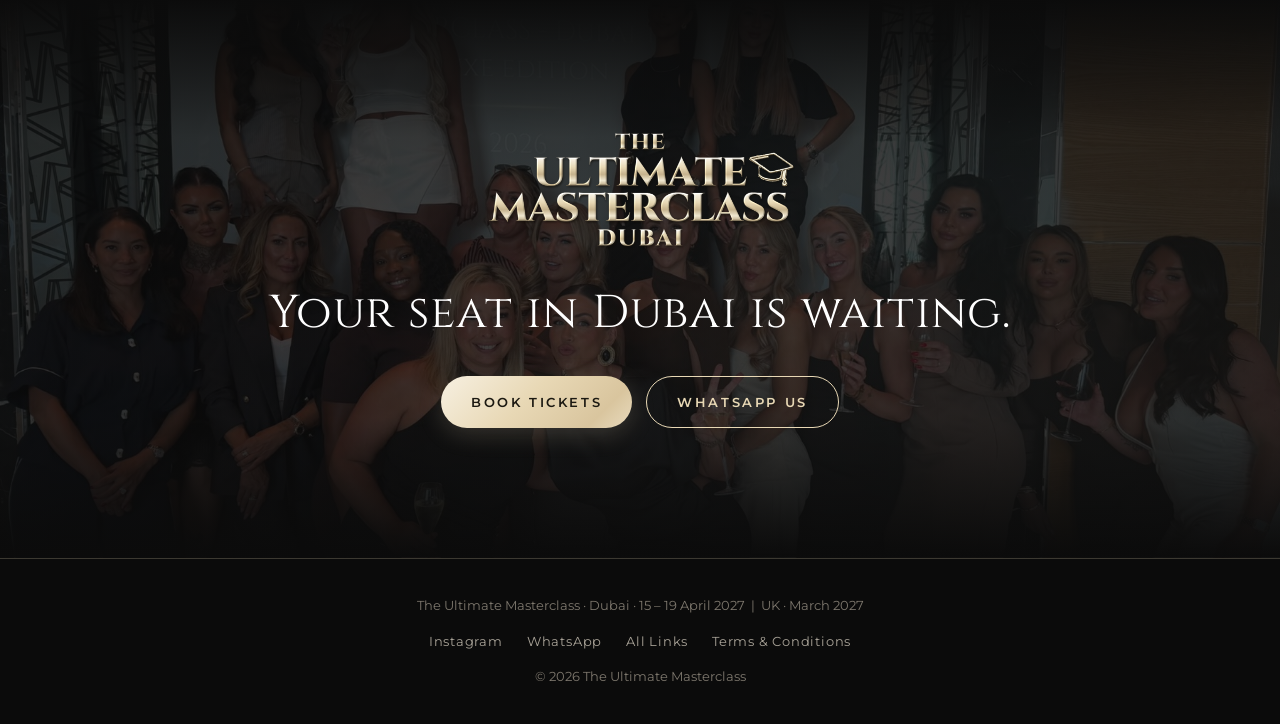
==== commit 652a9672: "Remove camel riding from desert day and ticket list Co-Authored-By: Claude Opus 5.5 <noreply@anthrop" ====
--- a/index.html
+++ b/index.html
@@ -11,10 +11,10 @@
 <link rel="canonical" href="https://theultimatemasterclass.co.uk/">
 <meta name="theme-color" content="#0B0B0B">
 
-<link rel="icon" href="assets/icons/favicon.ico?v=20261118202051" sizes="48x48">
-<link rel="icon" type="image/png" href="assets/icons/icon-32.png?v=20261118202051" sizes="32x32">
-<link rel="icon" type="image/png" href="assets/icons/icon-192.png?v=20261118202051" sizes="192x192">
-<link rel="apple-touch-icon" href="assets/icons/apple-touch-icon.png?v=20261118202051">
+<link rel="icon" href="assets/icons/favicon.ico?v=20261119134118" sizes="48x48">
+<link rel="icon" type="image/png" href="assets/icons/icon-32.png?v=20261119134118" sizes="32x32">
+<link rel="icon" type="image/png" href="assets/icons/icon-192.png?v=20261119134118" sizes="192x192">
+<link rel="apple-touch-icon" href="assets/icons/apple-touch-icon.png?v=20261119134118">
 <link rel="manifest" href="site.webmanifest">
 
 <meta property="og:type" content="website">
@@ -97,13 +97,13 @@
 }
 </script>
 
-<link rel="preload" as="image" href="assets/logo/logo-text.webp?v=20261118202051" type="image/webp">
-<link rel="preload" as="image" href="assets/images/yacht-sunset.jpg?v=20261118202051">
+<link rel="preload" as="image" href="assets/logo/logo-text.webp?v=20261119134118" type="image/webp">
+<link rel="preload" as="image" href="assets/images/yacht-sunset.jpg?v=20261119134118">
 <script>
 /* Version check: GitHub Pages caches this page for ~10 min. If the live site has a
    newer version than the one loaded, reload once to pick it up (see tools/bump_version.py). */
 (function () {
-  var SITE_VERSION = "20261118202051";
+  var SITE_VERSION = "20261119134118";
   if (location.protocol === 'file:' || !window.fetch) return;
   fetch('version.json?t=' + Date.now(), { cache: 'no-store' })
     .then(function (r) { return r.ok ? r.json() : null; })
@@ -119,13 +119,13 @@
 <link rel="preconnect" href="https://fonts.googleapis.com">
 <link rel="preconnect" href="https://fonts.gstatic.com" crossorigin>
 <link rel="stylesheet" href="https://fonts.googleapis.com/css2?family=Cinzel:wght@400;500&family=Montserrat:wght@400;500;600&display=swap">
-<link rel="stylesheet" href="styles.css?v=20261118202051">
+<link rel="stylesheet" href="styles.css?v=20261119134118">
 </head>
 <body>
 
 <header class="nav">
   <div class="wrap nav-in">
-    <a href="#top" class="nav-mark" aria-label="The Ultimate Masterclass, back to top"><picture><source srcset="assets/logo/logo-text.webp?v=20261118202051" type="image/webp"><img src="assets/logo/logo-text.png?v=20261118202051" alt="" width="2400" height="959"></picture></a>
+    <a href="#top" class="nav-mark" aria-label="The Ultimate Masterclass, back to top"><picture><source srcset="assets/logo/logo-text.webp?v=20261119134118" type="image/webp"><img src="assets/logo/logo-text.png?v=20261119134118" alt="" width="2400" height="959"></picture></a>
     <nav class="nav-links" aria-label="Sections">
       <a href="#days">What’s Included</a>
       <a href="#tickets">Tickets</a>
@@ -144,8 +144,8 @@
     <div class="wrap hero-in">
       <p class="eyebrow">Dubai · 15 – 19 April 2027</p>
       <picture>
-        <source srcset="assets/logo/logo-text.webp?v=20261118202051" type="image/webp">
-        <img class="hero-logo" src="assets/logo/logo-text.png?v=20261118202051" alt="The Ultimate Masterclass Dubai" width="2400" height="959">
+        <source srcset="assets/logo/logo-text.webp?v=20261119134118" type="image/webp">
+        <img class="hero-logo" src="assets/logo/logo-text.png?v=20261119134118" alt="The Ultimate Masterclass Dubai" width="2400" height="959">
       </picture>
       <h1>Elevate Your Business. Expand Your Network.<br>Experience Dubai.</h1>
       <p class="lead">A five-day luxury business experience in Dubai for ambitious business owners and entrepreneurs. Discover fresh perspectives, build powerful connections and create opportunities for growth through business strategy, collaboration, wellness and exceptional experiences.</p>
@@ -166,31 +166,31 @@
 
       <ol class="days">
         <li class="day day-key">
-          <img class="day-img" src="assets/images/masterclass-session.jpg?v=20261118202051" alt="A speaker presenting to guests during the Business Growth Masterclass" loading="lazy" width="1200" height="1600" style="object-position:center 40%">
+          <img class="day-img" src="assets/images/masterclass-session.jpg?v=20261119134118" alt="A speaker presenting to guests during the Business Growth Masterclass" loading="lazy" width="1200" height="1600" style="object-position:center 40%">
           <h3>Business Growth Masterclass</h3>
           <p class="day-where">The heart of the experience</p>
           <p>Step away from the day-to-day and focus on your business. Explore growth strategies, share ideas and discover opportunities to collaborate with other ambitious business owners.</p>
         </li>
         <li class="day">
-          <img class="day-img" src="assets/images/beach-night.jpg?v=20261118202051" alt="Guests together at a beach club in Dubai at night" loading="lazy" width="1200" height="1600">
+          <img class="day-img" src="assets/images/beach-night.jpg?v=20261119134118" alt="Guests together at a beach club in Dubai at night" loading="lazy" width="1200" height="1600">
           <h3>Welcome Brunch &amp; Introductions</h3>
           <p class="day-where">Luxury venue</p>
           <p>Start your Dubai experience in style with Judy, Chloe and your fellow guests. Enjoy a gorgeous brunch, share big ideas and make connections that last beyond Dubai.</p>
         </li>
         <li class="day">
-          <img class="day-img" src="assets/images/arabian-night.jpg?v=20261118202051" alt="Quad bikes riding across the golden dunes of the Dubai desert" loading="lazy" width="1400" height="933"><!-- Photo: Mulberry Digital, Unsplash -->
+          <img class="day-img" src="assets/images/arabian-night.jpg?v=20261119134118" alt="Quad bikes riding across the golden dunes of the Dubai desert" loading="lazy" width="1400" height="933"><!-- Photo: Mulberry Digital, Unsplash -->
           <h3>Arabian Night &amp; Desert Adventure</h3>
           <p class="day-where">The desert</p>
-          <p>Enjoy camel riding, a choice of quad biking or horse riding, and an Arabian night under the stars.</p>
+          <p>Enjoy a choice of quad biking or horse riding, and an Arabian night under the stars.</p>
         </li>
         <li class="day">
-          <img class="day-img" src="assets/images/evening-wellness.jpg?v=20261118202051" alt="A guest sitting on the beach at dusk beside mats and candles set out for the evening wellness session" loading="lazy" width="1200" height="1600" style="object-position:center 62%">
+          <img class="day-img" src="assets/images/evening-wellness.jpg?v=20261119134118" alt="A guest sitting on the beach at dusk beside mats and candles set out for the evening wellness session" loading="lazy" width="1200" height="1600" style="object-position:center 62%">
           <h3>Evening Wellness</h3>
           <p class="day-where">Reset &amp; recharge</p>
           <p>Spend the day relaxing or exploring Dubai at your own pace. Join us in the evening to reset and recharge, ready for the masterclass with a clear mind and renewed focus.</p>
         </li>
         <li class="day">
-          <img class="day-img" src="assets/images/yacht-deck.jpg?v=20261118202051" alt="Guests relaxing on the yacht deck with the Dubai skyline behind" loading="lazy" width="1200" height="1600" style="object-position:center 56%">
+          <img class="day-img" src="assets/images/yacht-deck.jpg?v=20261119134118" alt="Guests relaxing on the yacht deck with the Dubai skyline behind" loading="lazy" width="1200" height="1600" style="object-position:center 56%">
           <h3>Luxury Yacht Party</h3>
           <p class="day-where">DJ &amp; unlimited drinks</p>
           <p>Celebrate the experience aboard a luxury yacht, with a DJ, unlimited drinks and Dubai’s skyline as your backdrop.</p>
@@ -213,7 +213,7 @@
           <p class="tk-sub">15 – 19 April 2027</p>
           <ul>
             <li>Welcome brunch &amp; introductions</li>
-            <li>Arabian night &amp; desert adventure: camel riding, plus quad biking or horse riding</li>
+            <li>Arabian night &amp; desert adventure: quad biking or horse riding</li>
             <li>Evening wellness</li>
             <li>Business growth masterclass</li>
             <li>Luxury yacht party with DJ &amp; unlimited drinks</li>
@@ -264,7 +264,7 @@
   <section class="sec light podcast" id="podcast">
     <div class="wrap">
       <figure class="pod-img">
-        <img src="assets/images/podcast.jpg?v=20261118202051" alt="The Ultimate Masterclass Dubai podcast set, with three armchairs and microphones in front of the gold logo" loading="lazy" width="1600" height="900">
+        <img src="assets/images/podcast.jpg?v=20261119134118" alt="The Ultimate Masterclass Dubai podcast set, with three armchairs and microphones in front of the gold logo" loading="lazy" width="1600" height="900">
       </figure>
       <div class="pod-text">
         <p class="label">The Podcast</p>
@@ -329,7 +329,7 @@
   <section class="sec light">
     <div class="wrap split">
       <figure class="split-img">
-        <img src="assets/images/masterclass-next-chapter-alt.jpg?v=20261118202051" alt="A speaker presenting &quot;How visibility turns into money&quot; at the masterclass" loading="lazy" width="1200" height="1600">
+        <img src="assets/images/masterclass-next-chapter-alt.jpg?v=20261119134118" alt="A speaker presenting &quot;How visibility turns into money&quot; at the masterclass" loading="lazy" width="1200" height="1600">
       </figure>
       <div>
         <p class="label">The Masterclass</p>
@@ -406,7 +406,7 @@
   <section class="close">
     <div class="close-bg" aria-hidden="true"></div>
     <div class="wrap close-in">
-      <picture><source srcset="assets/logo/logo-text.webp?v=20261118202051" type="image/webp"><img src="assets/logo/logo-text.png?v=20261118202051" alt="" class="close-mark" width="2400" height="959"></picture>
+      <picture><source srcset="assets/logo/logo-text.webp?v=20261119134118" type="image/webp"><img src="assets/logo/logo-text.png?v=20261119134118" alt="" class="close-mark" width="2400" height="959"></picture>
       <h2>Your seat in Dubai is waiting.</h2>
       <div class="cta">
         <a href="#tickets" class="btn btn-gold">Book Tickets</a>
@@ -449,10 +449,10 @@
   </div>
 </dialog>
 
-<script src="scrollbar.js?v=20261118202051" defer></script>
-<script src="reviews.js?v=20261118202051" defer></script>
-<script src="whatsapp.js?v=20261118202051" defer></script>
-<script src="gallery.js?v=20261118202051" defer></script>
+<script src="scrollbar.js?v=20261119134118" defer></script>
+<script src="reviews.js?v=20261119134118" defer></script>
+<script src="whatsapp.js?v=20261119134118" defer></script>
+<script src="gallery.js?v=20261119134118" defer></script>
 <script>
 /* Whole full-experience card opens the details page (buttons, links and the checkbox keep their own behaviour). */
 (function(){
@@ -464,6 +464,6 @@
   });
 })();
 </script>
-<script src="payments.js?v=20261118202051" defer></script>
+<script src="payments.js?v=20261119134118" defer></script>
 </body>
 </html>
